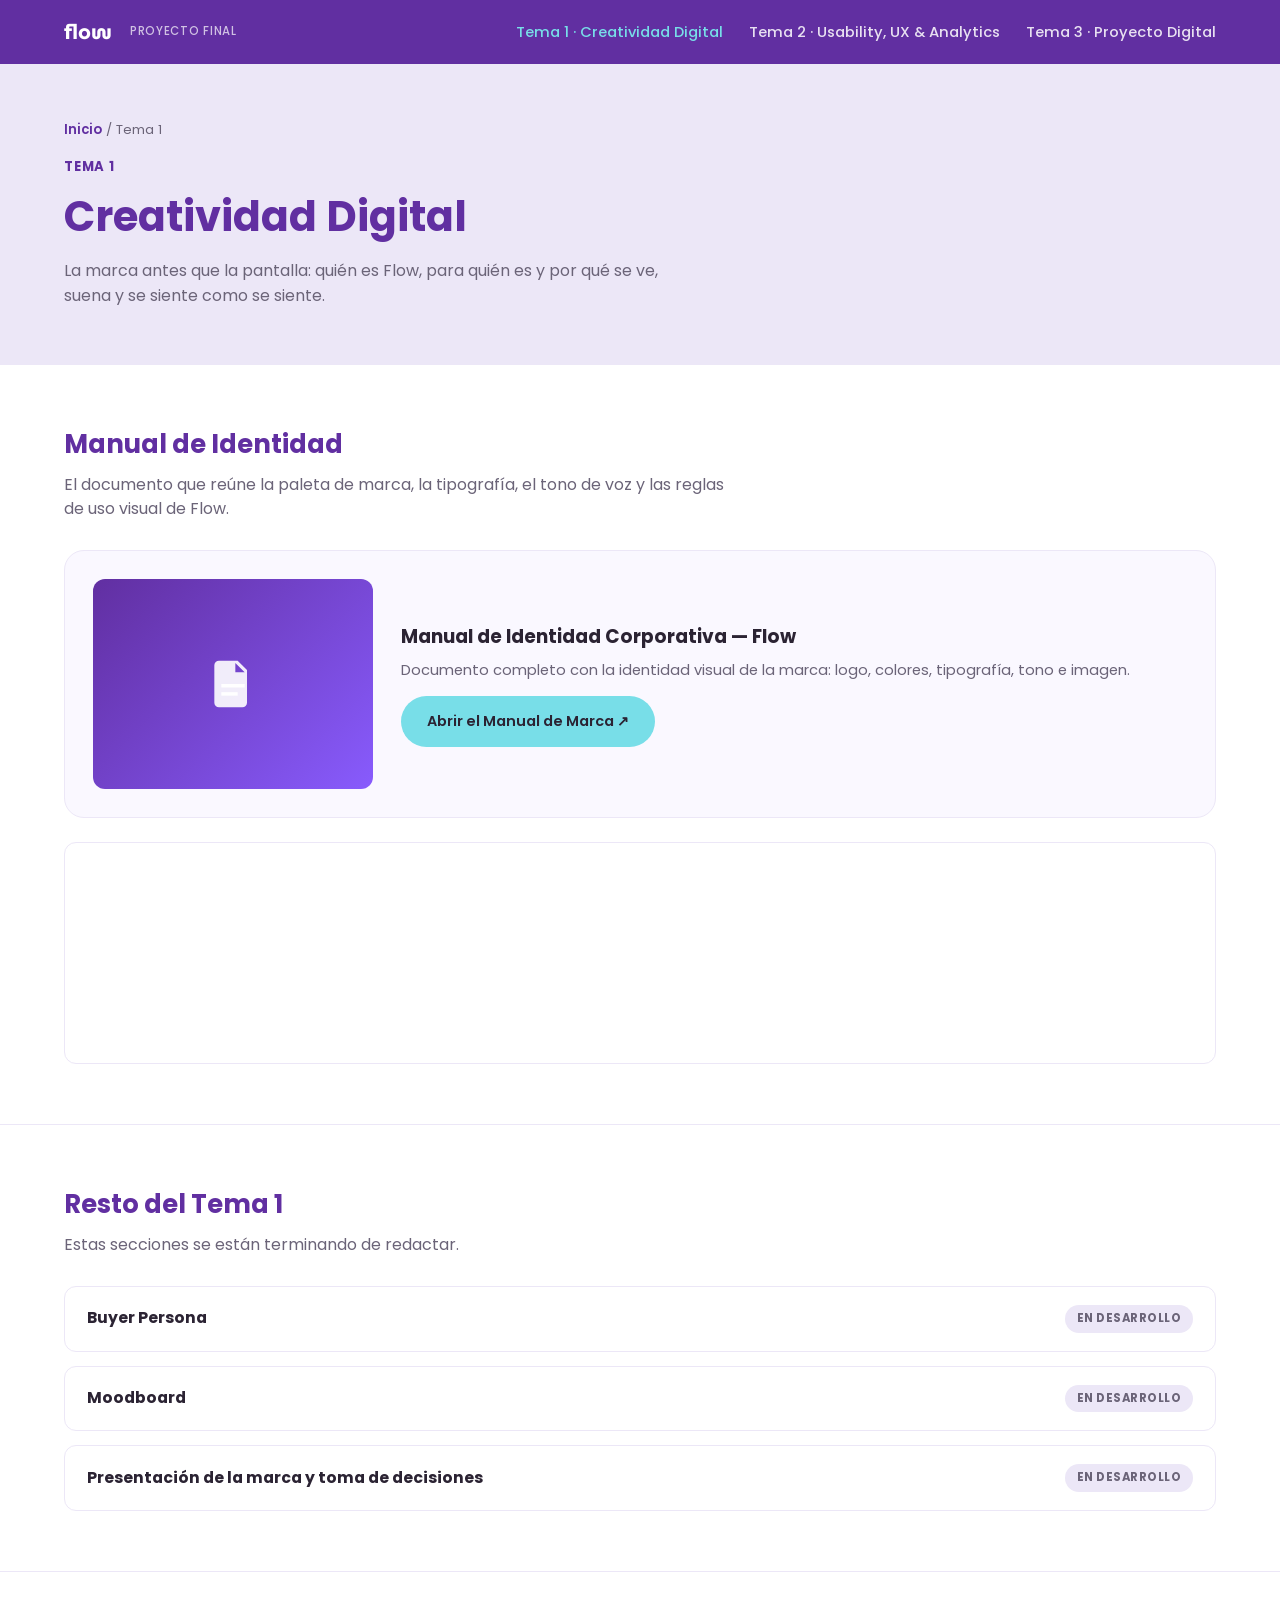
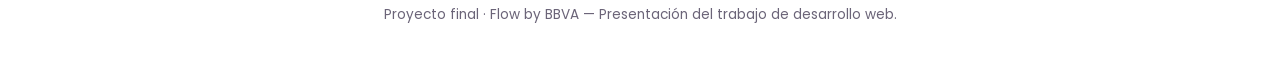
==== tema1.html @ a53605c1 "Presentación del proyecto final Flow by BBVA: home con 3 temas, Tema 1 con manual de marca (Drive), " ====
<!DOCTYPE html>
<html lang="es">
<head>
  <meta charset="UTF-8">
  <meta name="viewport" content="width=device-width, initial-scale=1.0">
  <title>Tema 1 · Creatividad Digital — Proyecto Final Flow</title>
  <meta name="robots" content="noindex, follow">
  <link rel="preconnect" href="https://fonts.googleapis.com">
  <link rel="preconnect" href="https://fonts.gstatic.com" crossorigin>
  <link href="https://fonts.googleapis.com/css2?family=Museo+Moderno:wght@600;700&family=Poppins:wght@400;500;600;700;800&display=swap" rel="stylesheet">
  <link rel="stylesheet" href="assets/css/style.css?v=1">
</head>
<body>

  <header class="site-header">
    <div class="container header-inner">
      <a href="index.html" class="brand">flow<span class="brand-tag">Proyecto final</span></a>
      <nav class="main-nav" aria-label="Navegación principal">
        <ul>
          <li><a href="tema1.html" class="is-active">Tema 1 · Creatividad Digital</a></li>
          <li><a href="tema2.html">Tema 2 · Usability, UX &amp; Analytics</a></li>
          <li><a href="tema3.html">Tema 3 · Proyecto Digital</a></li>
        </ul>
      </nav>
      <button class="nav-toggle" aria-expanded="false" aria-controls="main-nav" aria-label="Abrir menú">☰</button>
    </div>
  </header>

  <main>
    <section class="tema-hero">
      <div class="container">
        <p class="breadcrumb"><a href="index.html">Inicio</a> / Tema 1</p>
        <p class="eyebrow">Tema 1</p>
        <h1>Creatividad Digital</h1>
        <p>La marca antes que la pantalla: quién es Flow, para quién es y por qué se ve, suena y se siente como se siente.</p>
      </div>
    </section>

    <section class="section-block">
      <div class="container">
        <h2>Manual de Identidad</h2>
        <p class="section-lead">El documento que reúne la paleta de marca, la tipografía, el tono de voz y las reglas de uso visual de Flow.</p>

        <div class="manual-box">
          <div class="manual-box-icon" aria-hidden="true">
            <svg viewBox="0 0 48 48" width="56" height="56"><path fill="currentColor" d="M12 4h16l8 8v28a4 4 0 0 1-4 4H12a4 4 0 0 1-4-4V8a4 4 0 0 1 4-4zm14 2v8h8z" opacity=".9"/><rect x="14" y="24" width="20" height="3" fill="currentColor"/><rect x="14" y="31" width="14" height="3" fill="currentColor"/></svg>
          </div>
          <div>
            <h3>Manual de Identidad Corporativa — Flow</h3>
            <p>Documento completo con la identidad visual de la marca: logo, colores, tipografía, tono e imagen.</p>
            <a href="https://drive.google.com/drive/folders/1NfCMzZ5G2Elv2u5MlvhUFESa3npdhgKc" target="_blank" rel="noopener" class="btn btn-cta">Abrir el Manual de Marca ↗</a>
          </div>
        </div>

        <div class="drive-embed-wrap">
          <iframe src="https://drive.google.com/embeddedfolderview?id=1NfCMzZ5G2Elv2u5MlvhUFESa3npdhgKc#list" title="Carpeta de Drive — Manual de Marca Flow"></iframe>
        </div>
      </div>
    </section>

    <section class="section-block">
      <div class="container">
        <h2>Resto del Tema 1</h2>
        <p class="section-lead">Estas secciones se están terminando de redactar.</p>
        <div class="placeholder-list">
          <div class="placeholder-item">
            <strong>Buyer Persona</strong>
            <span class="placeholder-tag">En desarrollo</span>
          </div>
          <div class="placeholder-item">
            <strong>Moodboard</strong>
            <span class="placeholder-tag">En desarrollo</span>
          </div>
          <div class="placeholder-item">
            <strong>Presentación de la marca y toma de decisiones</strong>
            <span class="placeholder-tag">En desarrollo</span>
          </div>
        </div>
      </div>
    </section>
  </main>

  <footer class="site-footer">
    <div class="container">
      <p>Proyecto final · Flow by BBVA — Presentación del trabajo de desarrollo web.</p>
    </div>
  </footer>

  <script src="assets/js/main.js?v=1"></script>
</body>
</html>
---- assets/css/style.css ----
/* =========================================================
   PRESENTACIÓN — Proyecto Final Flow by BBVA
   Mismos tokens de marca que flow-landing
   ========================================================= */

:root {
  --color-primary: #612FA1;
  --color-secondary: #885BFD;
  --color-cta: #78DEE8;
  --color-cta-dark: #4fc4cf;
  --color-text: #2b2333;
  --color-text-muted: #6b6478;
  --color-border: #ece7f7;
  --color-bg: #FFFFFF;
  --radius-md: 12px;
  --radius-lg: 20px;
  --transition: 0.25s ease;
  --max-width: 1200px;
  --font-logo: 'Museo Moderno', cursive;
  --font-body: 'Poppins', sans-serif;
}

* , *::before, *::after { box-sizing: border-box; }
html { scroll-behavior: smooth; }
body {
  margin: 0;
  font-family: var(--font-body);
  color: var(--color-text);
  background: var(--color-bg);
  line-height: 1.55;
  -webkit-font-smoothing: antialiased;
  overflow-x: hidden;
}
img { max-width: 100%; display: block; }
a { text-decoration: none; color: inherit; }
ul { margin: 0; padding: 0; list-style: none; }
h1, h2, h3, h4 { margin: 0 0 .6em; font-weight: 700; font-family: var(--font-body); }
p { margin: 0 0 1em; }
[hidden] { display: none !important; }

.container { width: 100%; max-width: var(--max-width); margin: 0 auto; padding: 0 24px; }

/* ---------- Header ---------- */
.site-header {
  position: sticky;
  top: 0;
  z-index: 100;
  background: var(--color-primary);
  color: #fff;
  padding: 16px 0;
}
.header-inner { display: flex; align-items: center; justify-content: space-between; gap: 24px; }
.brand { display: flex; align-items: center; gap: 10px; font-family: var(--font-logo); font-weight: 700; font-size: 1.3rem; color: #fff; }
.brand-tag { font-family: var(--font-body); font-weight: 500; font-size: .72rem; color: rgba(255,255,255,.7); text-transform: uppercase; letter-spacing: .06em; margin-left: 8px; }
.main-nav ul { display: flex; gap: 26px; }
.main-nav a { font-size: .92rem; font-weight: 500; color: rgba(255,255,255,.85); transition: color var(--transition); }
.main-nav a:hover, .main-nav a.is-active { color: var(--color-cta); }
.nav-toggle { display: none; background: none; border: none; color: #fff; font-size: 1.4rem; cursor: pointer; }
@media (max-width: 760px) {
  .main-nav { position: fixed; inset: 64px 0 auto 0; background: var(--color-primary); flex-direction: column; padding: 12px 24px 24px; display: none; }
  .main-nav.is-open { display: block; }
  .main-nav ul { flex-direction: column; gap: 16px; }
  .nav-toggle { display: block; }
}

/* ---------- Hero ---------- */
.hero {
  background: linear-gradient(135deg, var(--color-primary), var(--color-secondary));
  color: #fff;
  padding: 90px 0 70px;
  text-align: center;
  overflow: hidden;
  position: relative;
}
.hero .eyebrow { font-size: .85rem; letter-spacing: .08em; text-transform: uppercase; color: var(--color-cta); font-weight: 600; margin-bottom: 14px; }
.hero h1 { font-size: clamp(2.1rem, 5vw, 3.2rem); font-weight: 800; margin-bottom: 16px; }
.hero p { font-size: 1.1rem; color: rgba(255,255,255,.88); max-width: 620px; margin: 0 auto 8px; }
.hero .hero-sub { font-size: .95rem; color: rgba(255,255,255,.65); }

/* ---------- Secciones TEMA (home) ---------- */
.temas-section { padding: 70px 0 90px; }
.temas-grid { display: grid; grid-template-columns: repeat(3, 1fr); gap: 28px; }
.tema-card {
  display: flex;
  flex-direction: column;
  background: #fff;
  border: 1px solid var(--color-border);
  border-radius: var(--radius-lg);
  padding: 32px 28px;
  box-shadow: 0 14px 34px -18px rgba(97,47,161,.25);
  transition: transform var(--transition), box-shadow var(--transition);
  opacity: 0;
  transform: translateY(24px);
}
.tema-card.in-view { opacity: 1; transform: translateY(0); transition: opacity .6s ease, transform .6s ease; }
.tema-card:hover { transform: translateY(-8px); box-shadow: 0 24px 48px -18px rgba(97,47,161,.35); }
.tema-num {
  width: 46px; height: 46px;
  border-radius: 50%;
  background: var(--color-border);
  color: var(--color-primary);
  display: flex; align-items: center; justify-content: center;
  font-family: var(--font-logo);
  font-weight: 700;
  margin-bottom: 20px;
}
.tema-card h3 { color: var(--color-primary); font-size: 1.3rem; margin-bottom: 10px; }
.tema-card .tema-desc { color: var(--color-text-muted); font-size: .92rem; margin-bottom: 8px; }
.tema-card ul.tema-items { display: flex; flex-direction: column; gap: 7px; margin: 16px 0 24px; }
.tema-card ul.tema-items li { font-size: .84rem; color: var(--color-text-muted); padding-left: 16px; position: relative; }
.tema-card ul.tema-items li::before { content: ''; position: absolute; left: 0; top: 7px; width: 5px; height: 5px; border-radius: 50%; background: var(--color-cta-dark); }
.tema-card .tema-cta { margin-top: auto; }

.btn {
  display: inline-flex; align-items: center; justify-content: center; gap: 8px;
  padding: 12px 24px; border-radius: 999px; font-weight: 600; font-size: .9rem;
  border: 2px solid transparent; transition: transform var(--transition), box-shadow var(--transition), background var(--transition), color var(--transition);
  cursor: pointer; font-family: var(--font-body);
}
.btn:hover { transform: translateY(-2px); }
.btn-cta { background: var(--color-cta); color: var(--color-text); }
.btn-cta:hover { background: var(--color-cta-dark); }
.btn-outline { background: transparent; border-color: var(--color-primary); color: var(--color-primary); }
.btn-outline:hover { background: var(--color-primary); color: #fff; }
.btn-block { width: 100%; }

@media (max-width: 900px) {
  .temas-grid { grid-template-columns: 1fr; }
}

/* ---------- Página interna: encabezado de tema ---------- */
.tema-hero { background: var(--color-border); padding: 56px 0 40px; }
.tema-hero .eyebrow { color: var(--color-primary); font-weight: 700; font-size: .82rem; letter-spacing: .06em; text-transform: uppercase; margin-bottom: 8px; }
.tema-hero h1 { color: var(--color-primary); font-size: clamp(1.8rem, 4vw, 2.6rem); margin-bottom: 10px; }
.tema-hero p { color: var(--color-text-muted); max-width: 640px; }
.breadcrumb { font-size: .82rem; color: var(--color-text-muted); margin-bottom: 16px; }
.breadcrumb a { color: var(--color-primary); font-weight: 600; }

.section-block { padding: 60px 0; border-bottom: 1px solid var(--color-border); }
.section-block:last-child { border-bottom: none; }
.section-block h2 { color: var(--color-primary); font-size: 1.6rem; margin-bottom: 8px; }
.section-block .section-lead { color: var(--color-text-muted); max-width: 680px; margin-bottom: 28px; }

/* ---------- Manual de marca (drive embed) ---------- */
.manual-box {
  background: #faf8ff;
  border: 1px solid var(--color-border);
  border-radius: var(--radius-lg);
  padding: 28px;
  display: grid;
  grid-template-columns: 280px 1fr;
  gap: 28px;
  align-items: center;
}
.manual-box-icon {
  width: 100%;
  aspect-ratio: 4/3;
  border-radius: var(--radius-md);
  background: linear-gradient(135deg, var(--color-primary), var(--color-secondary));
  display: flex; align-items: center; justify-content: center;
  color: #fff;
}
.manual-box h3 { color: var(--color-text); margin-bottom: 8px; }
.manual-box p { color: var(--color-text-muted); font-size: .92rem; }
.drive-embed-wrap {
  margin-top: 24px;
  border: 1px solid var(--color-border);
  border-radius: var(--radius-md);
  overflow: hidden;
}
.drive-embed-wrap iframe { width: 100%; height: 220px; border: none; display: block; }
@media (max-width: 760px) {
  .manual-box { grid-template-columns: 1fr; }
}

/* ---------- Índice de subtemas (placeholder) ---------- */
.placeholder-list { display: flex; flex-direction: column; gap: 14px; }
.placeholder-item {
  display: flex; align-items: center; justify-content: space-between; gap: 16px;
  padding: 18px 22px; border: 1px solid var(--color-border); border-radius: var(--radius-md);
  background: #fff;
}
.placeholder-item strong { color: var(--color-text); font-size: .98rem; }
.placeholder-tag {
  font-size: .72rem; font-weight: 700; text-transform: uppercase; letter-spacing: .04em;
  color: var(--color-text-muted); background: var(--color-border); padding: 5px 12px; border-radius: 999px;
  flex-shrink: 0;
}

/* ---------- Tema 3: browser mockup animado ---------- */
.browser-mock {
  border-radius: var(--radius-lg);
  overflow: hidden;
  box-shadow: 0 30px 70px -20px rgba(97,47,161,.4);
  border: 1px solid var(--color-border);
  opacity: 0;
  transform: translateY(30px) scale(.98);
}
.browser-mock.in-view { opacity: 1; transform: translateY(0) scale(1); transition: opacity .7s ease, transform .7s ease; }
.browser-mock-bar {
  background: #eee6fb;
  padding: 12px 16px;
  display: flex; align-items: center; gap: 10px;
}
.browser-mock-dots { display: flex; gap: 6px; }
.browser-mock-dots span { width: 11px; height: 11px; border-radius: 50%; }
.browser-mock-dots span:nth-child(1) { background: #ff5f57; }
.browser-mock-dots span:nth-child(2) { background: #febc2e; }
.browser-mock-dots span:nth-child(3) { background: #28c840; }
.browser-mock-url {
  flex: 1;
  background: #fff;
  border-radius: 999px;
  padding: 6px 14px;
  font-size: .78rem;
  color: var(--color-text-muted);
  overflow: hidden;
  white-space: nowrap;
  text-overflow: ellipsis;
}
.browser-mock-frame { position: relative; width: 100%; height: 640px; background: #fff; }
.browser-mock-frame iframe { width: 100%; height: 100%; border: none; display: block; }
@media (max-width: 700px) {
  .browser-mock-frame { height: 480px; }
}

.recap-grid { display: grid; grid-template-columns: repeat(2, 1fr); gap: 18px; margin-top: 8px; }
.recap-item {
  border: 1px solid var(--color-border);
  border-radius: var(--radius-md);
  padding: 18px 20px;
  background: #faf8ff;
}
.recap-item h4 { color: var(--color-primary); font-size: .95rem; margin-bottom: 6px; }
.recap-item p { color: var(--color-text-muted); font-size: .85rem; margin: 0; }
@media (max-width: 700px) {
  .recap-grid { grid-template-columns: 1fr; }
}

/* ---------- Footer ---------- */
.site-footer { padding: 32px 0; border-top: 1px solid var(--color-border); text-align: center; }
.site-footer p { color: var(--color-text-muted); font-size: .85rem; margin: 0; }
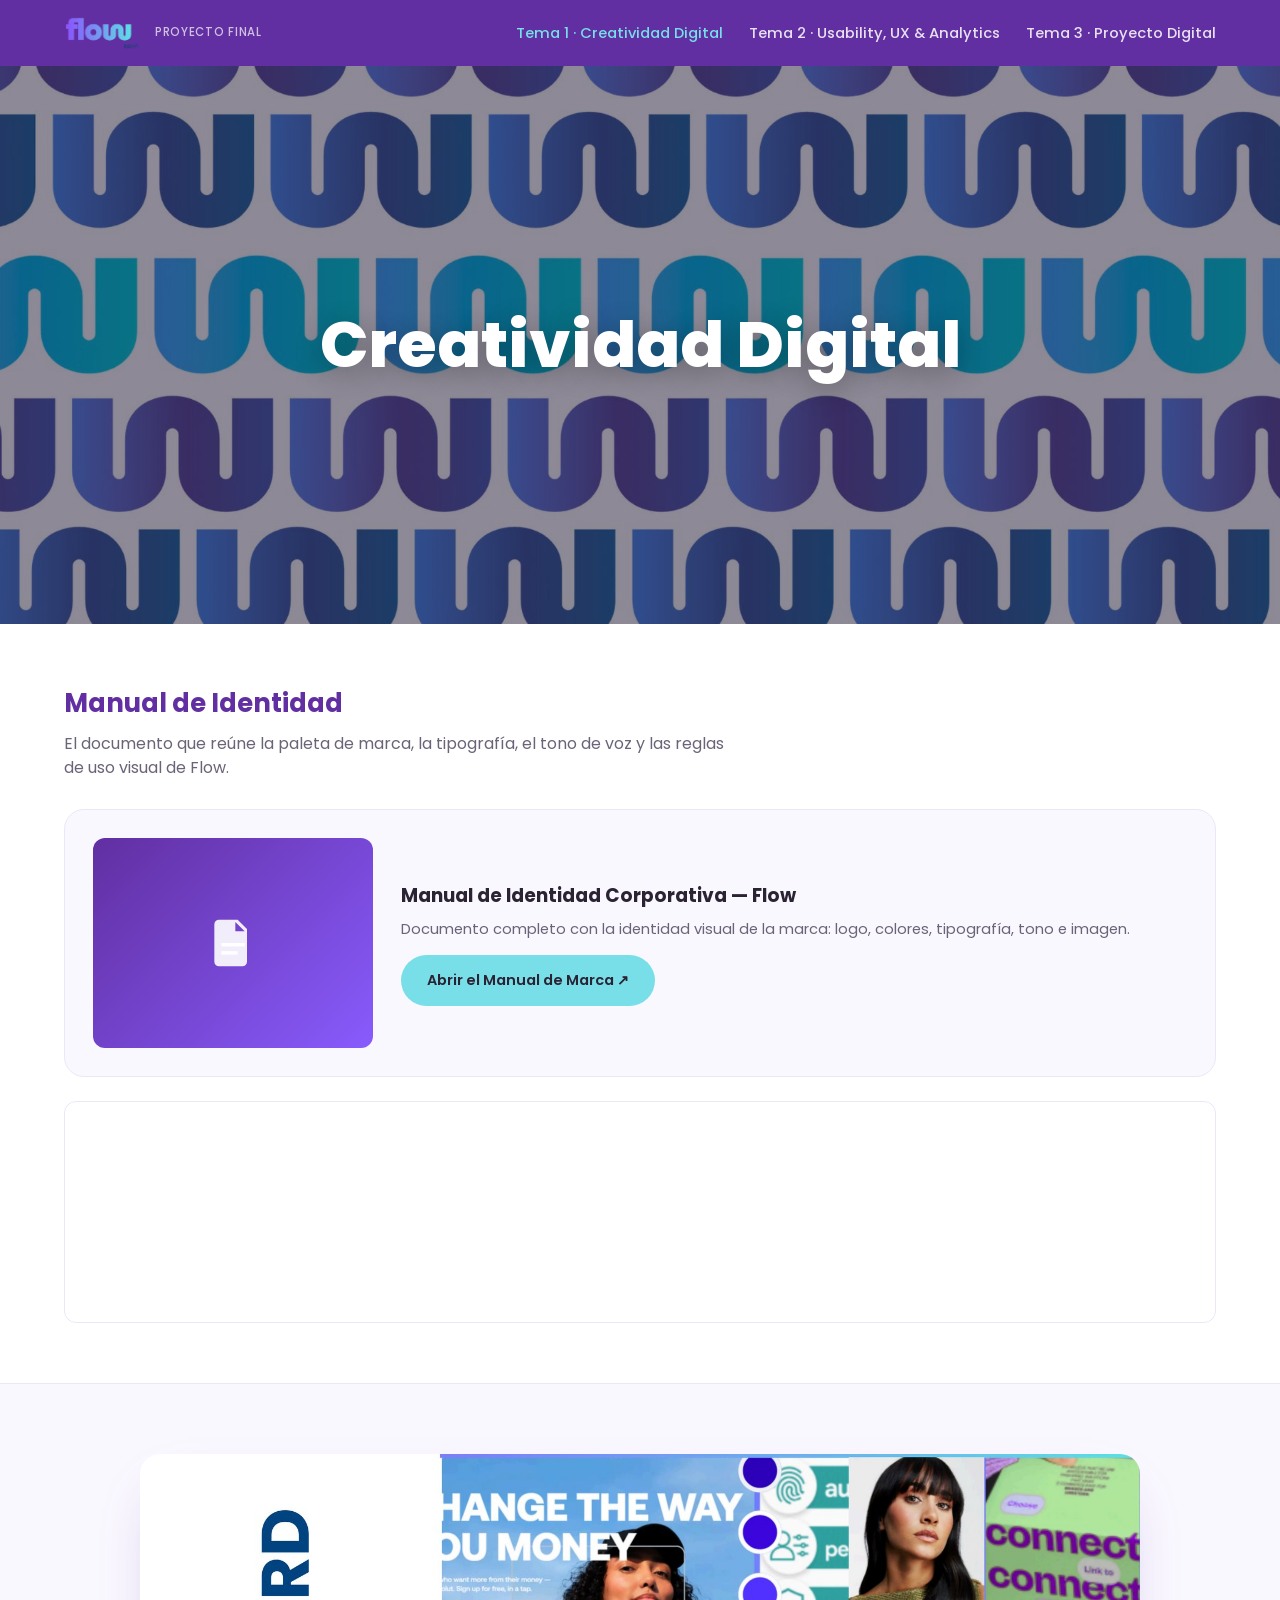
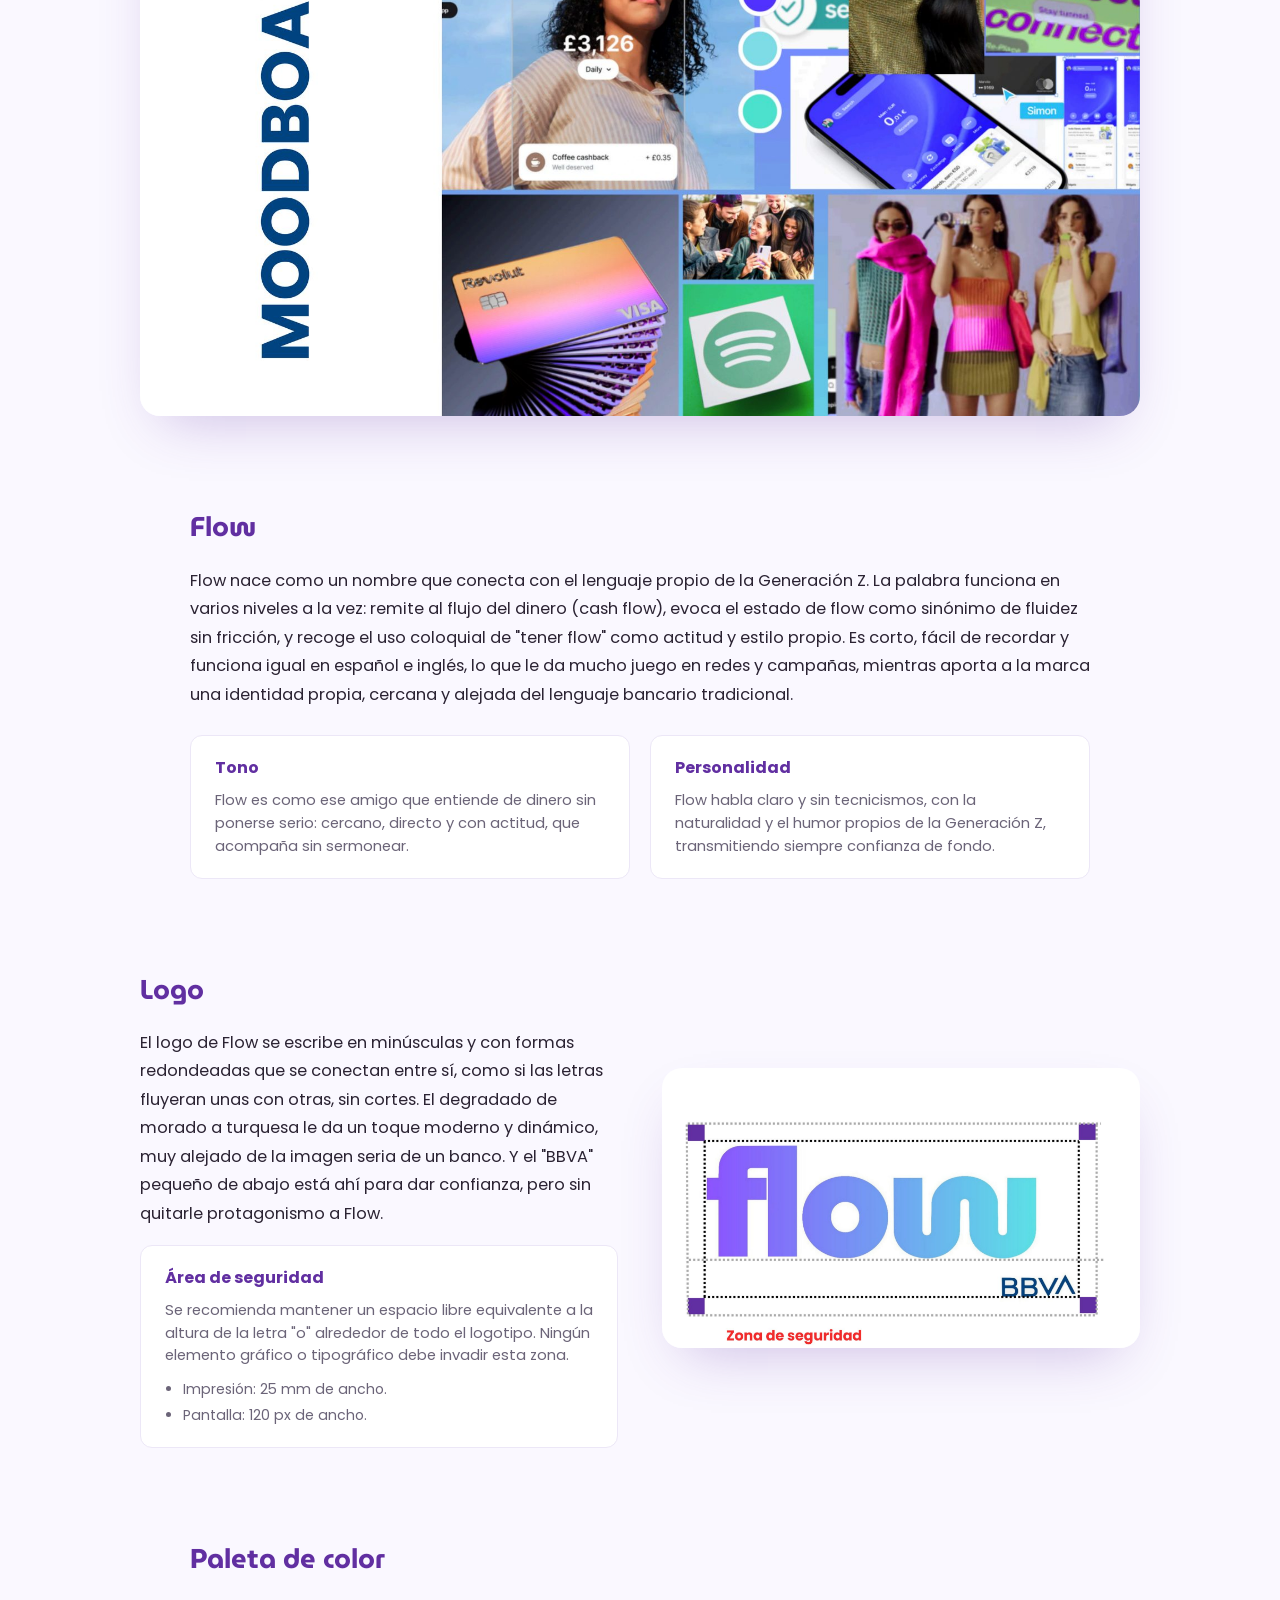
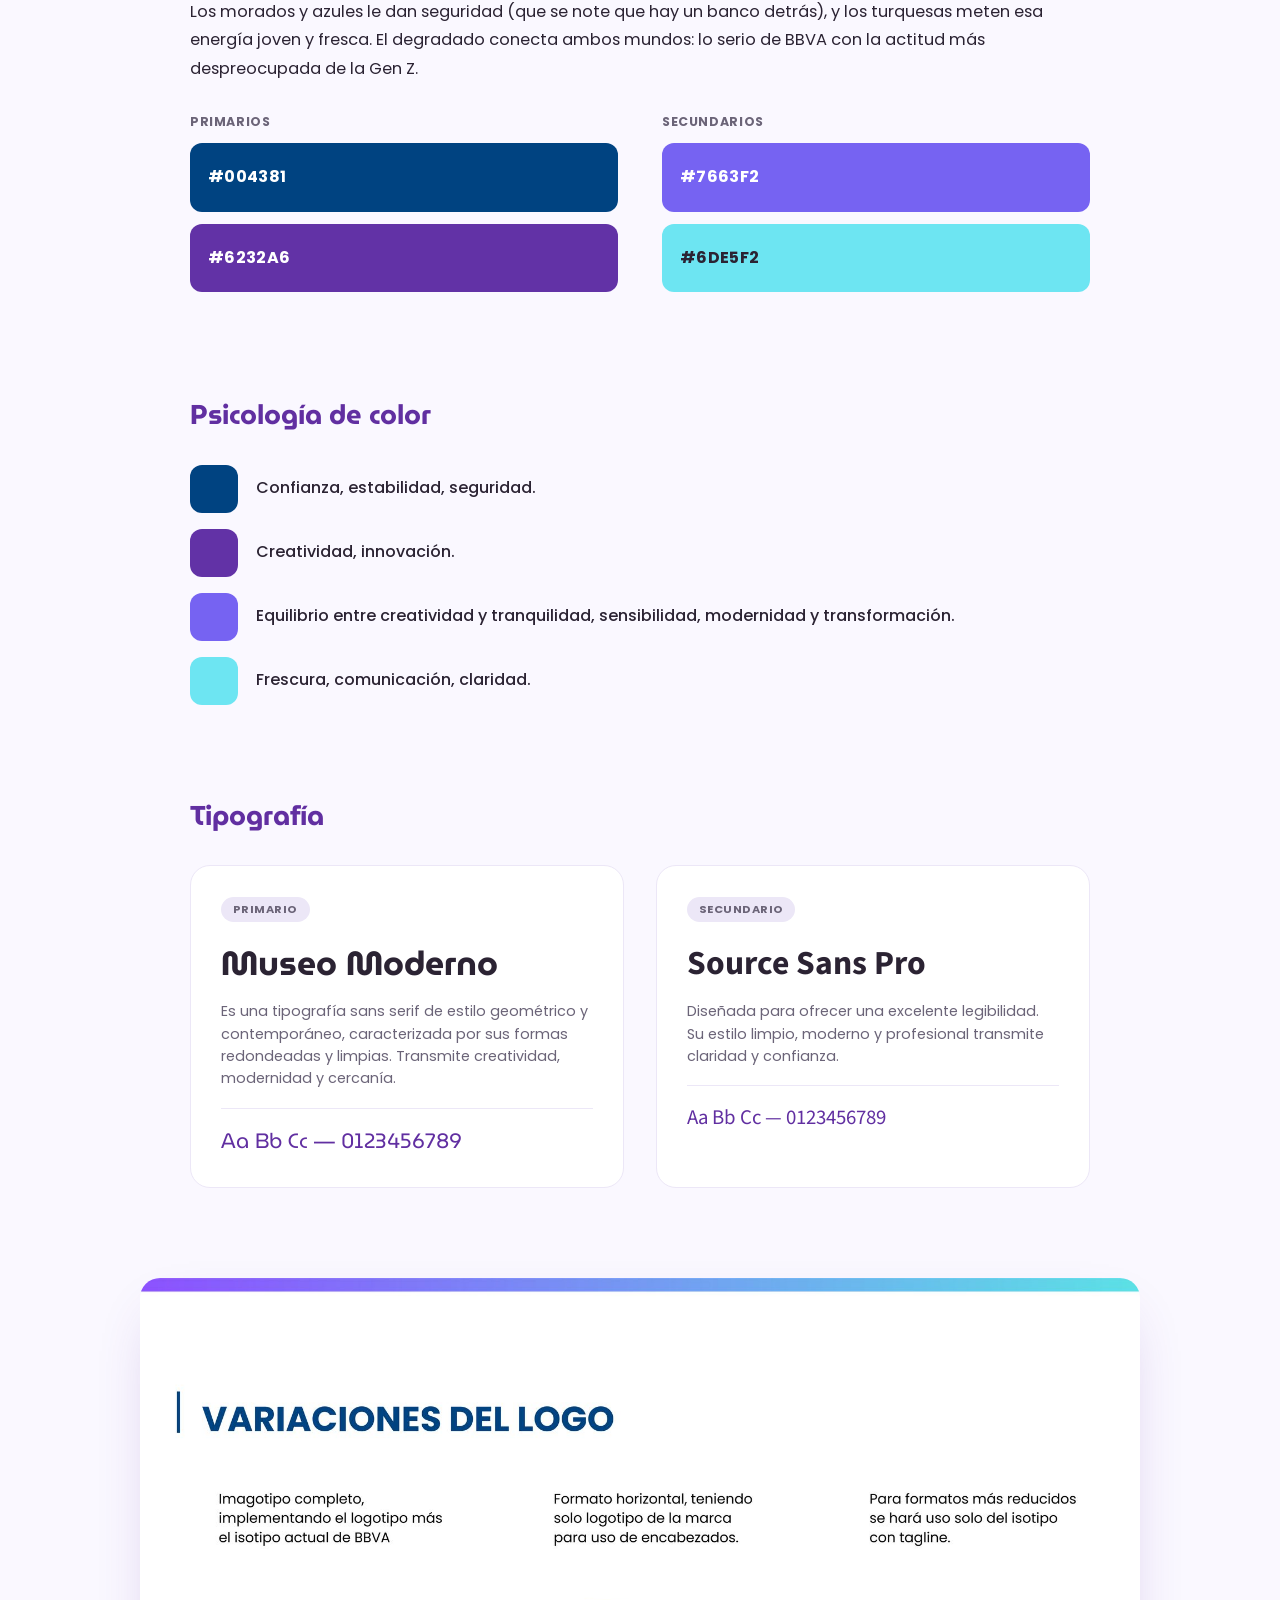
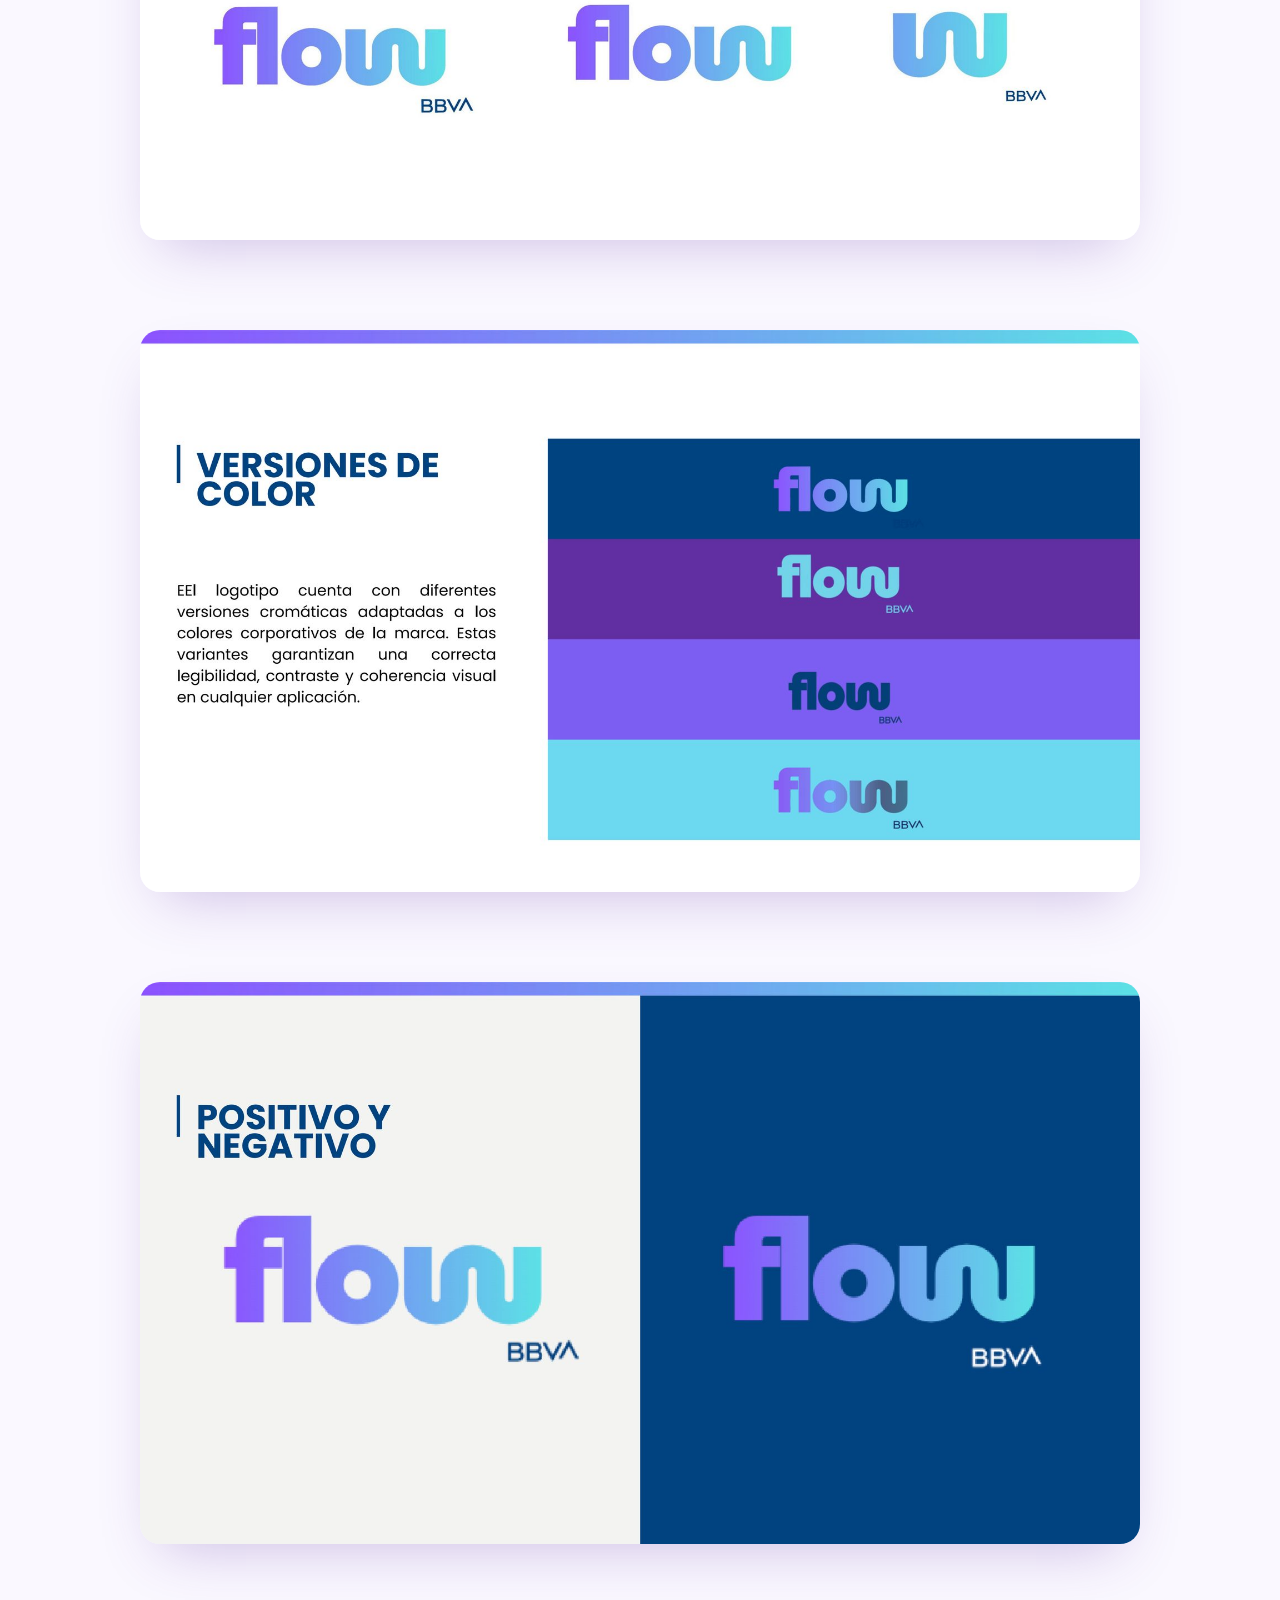
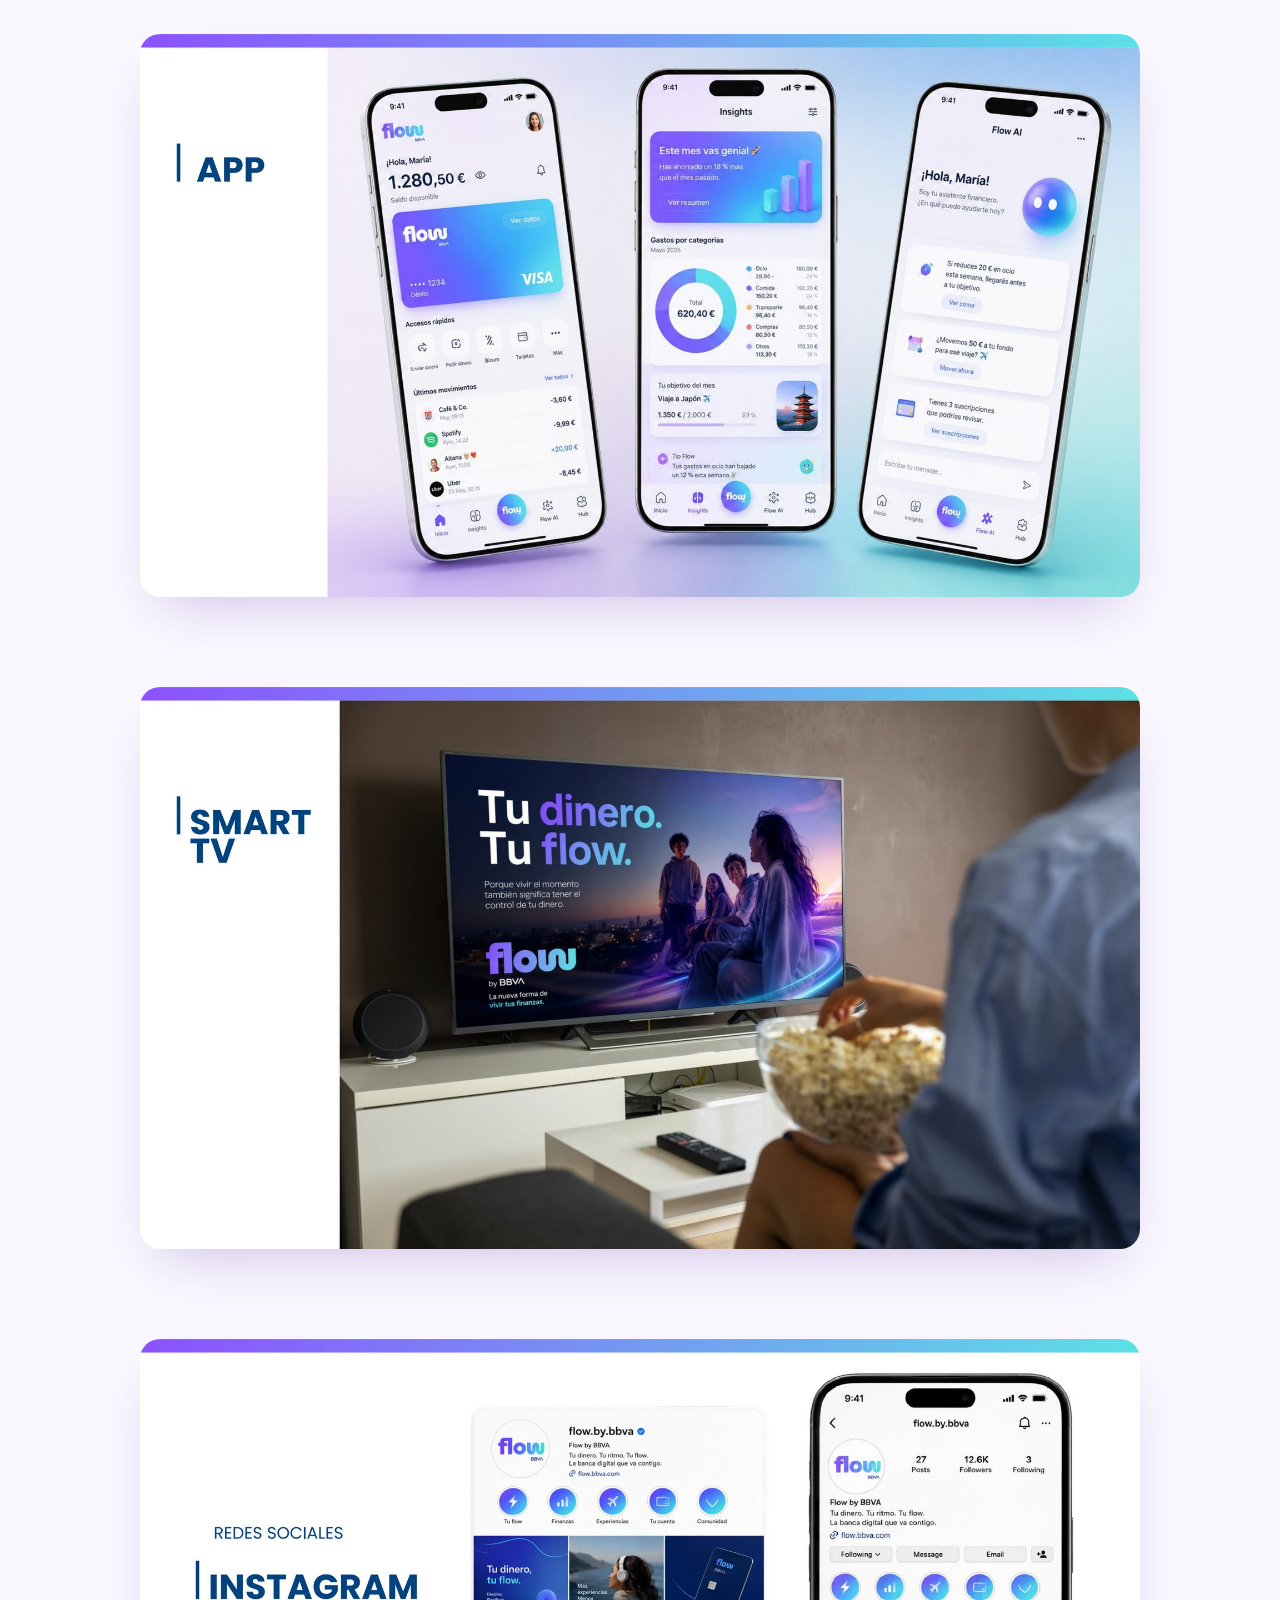
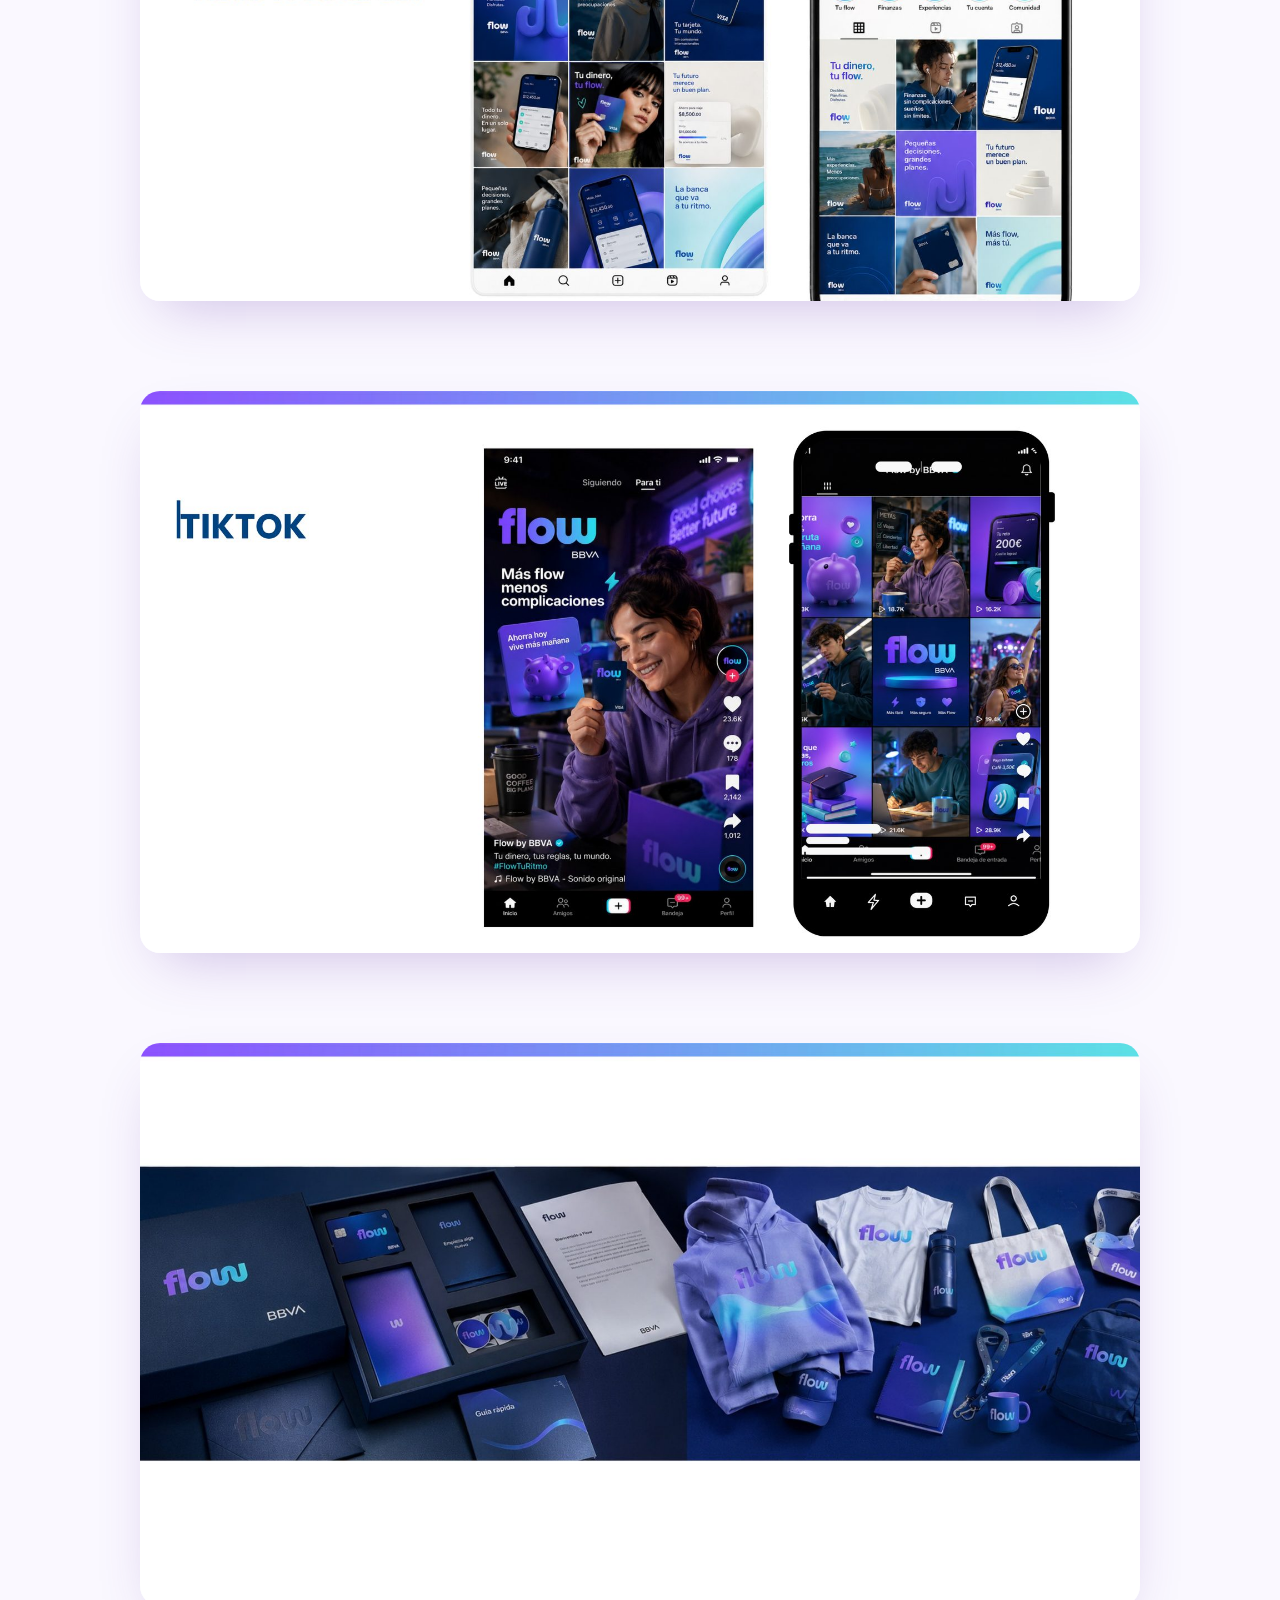
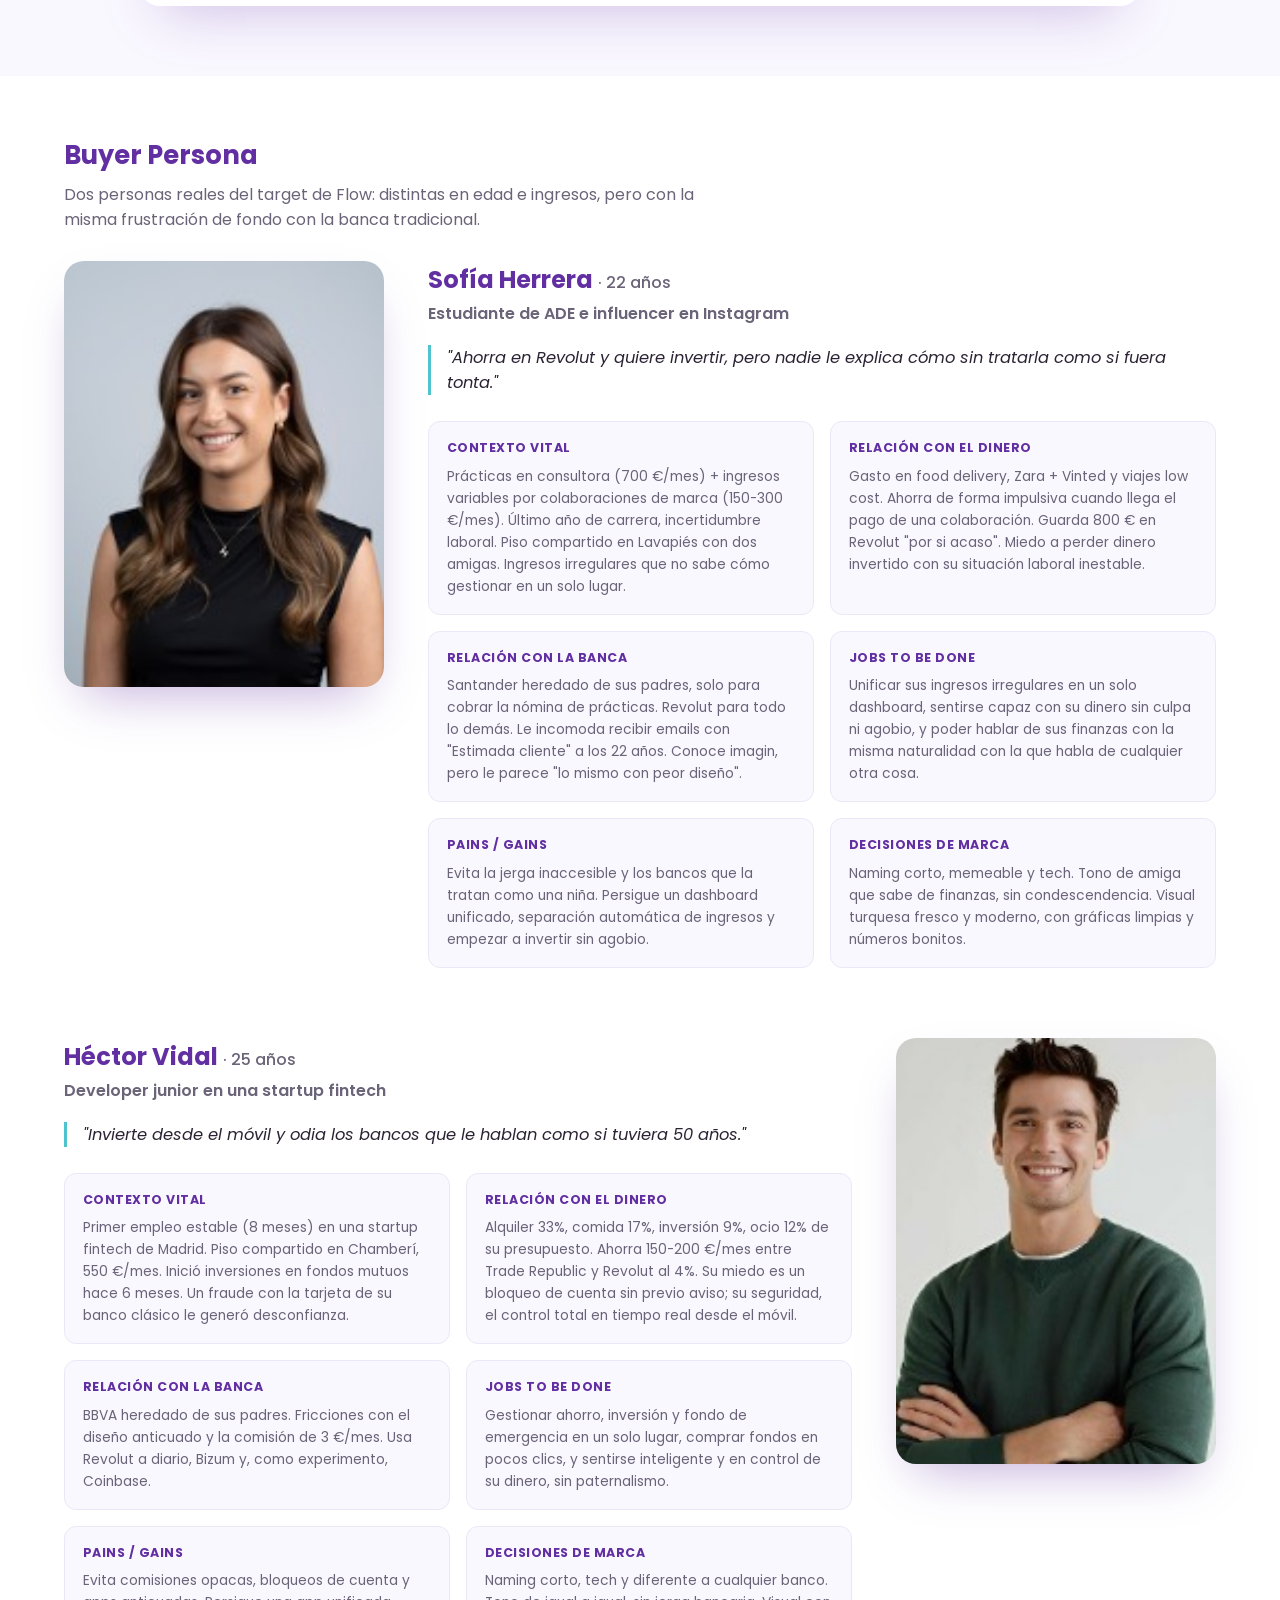
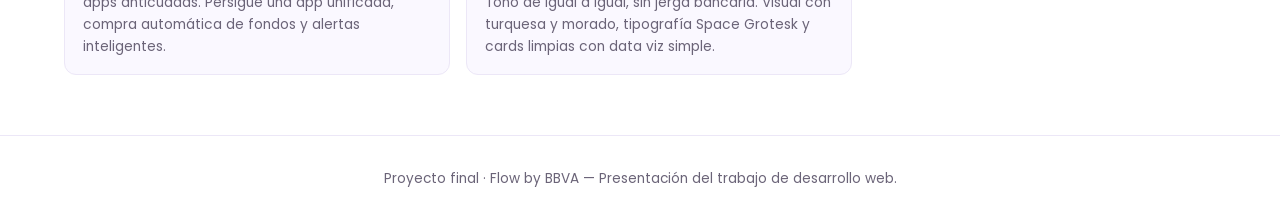
==== commit 2a824758: "Rediseña Tema 1, Tema 2 y Tema 3: logo global, headers con imagen, brandbook nativo, buyer persona, " ====
--- a/tema1.html
+++ b/tema1.html
@@ -7,14 +7,14 @@
   <meta name="robots" content="noindex, follow">
   <link rel="preconnect" href="https://fonts.googleapis.com">
   <link rel="preconnect" href="https://fonts.gstatic.com" crossorigin>
-  <link href="https://fonts.googleapis.com/css2?family=Museo+Moderno:wght@600;700&family=Poppins:wght@400;500;600;700;800&display=swap" rel="stylesheet">
-  <link rel="stylesheet" href="assets/css/style.css?v=1">
+  <link href="https://fonts.googleapis.com/css2?family=Museo+Moderno:wght@600;700&family=Poppins:wght@400;500;600;700;800&family=Source+Sans+3:wght@400;600;700&display=swap" rel="stylesheet">
+  <link rel="stylesheet" href="assets/css/style.css?v=2">
 </head>
 <body>
 
   <header class="site-header">
     <div class="container header-inner">
-      <a href="index.html" class="brand">flow<span class="brand-tag">Proyecto final</span></a>
+      <a href="index.html" class="brand"><img src="assets/images/logo-flow.png" alt="Flow" class="brand-logo-img"><span class="brand-tag">Proyecto final</span></a>
       <nav class="main-nav" aria-label="Navegación principal">
         <ul>
           <li><a href="tema1.html" class="is-active">Tema 1 · Creatividad Digital</a></li>
@@ -27,13 +27,8 @@
   </header>
 
   <main>
-    <section class="tema-hero">
-      <div class="container">
-        <p class="breadcrumb"><a href="index.html">Inicio</a> / Tema 1</p>
-        <p class="eyebrow">Tema 1</p>
-        <h1>Creatividad Digital</h1>
-        <p>La marca antes que la pantalla: quién es Flow, para quién es y por qué se ve, suena y se siente como se siente.</p>
-      </div>
+    <section class="tema-hero" style="background-image:url('assets/images/header-tema1.jpg');">
+      <h1>Creatividad Digital</h1>
     </section>
 
     <section class="section-block">
@@ -58,24 +53,223 @@
       </div>
     </section>
 
+    <!-- ============ BRANDBOOK — secciones scrollables ============ -->
+    <section class="brandbook">
+      <div class="container">
+
+        <!-- 1. Moodboard -->
+        <div class="brand-slide brand-slide--image">
+          <img src="assets/images/brand-moodboard.jpg" alt="Moodboard de la marca Flow" class="brand-slide-img">
+        </div>
+
+        <!-- 2. Naming, tono y personalidad -->
+        <div class="brand-slide">
+          <span class="brand-slide-kicker">Flow</span>
+          <p class="brand-slide-text">Flow nace como un nombre que conecta con el lenguaje propio de la Generación Z. La palabra funciona en varios niveles a la vez: remite al flujo del dinero (cash flow), evoca el estado de flow como sinónimo de fluidez sin fricción, y recoge el uso coloquial de "tener flow" como actitud y estilo propio. Es corto, fácil de recordar y funciona igual en español e inglés, lo que le da mucho juego en redes y campañas, mientras aporta a la marca una identidad propia, cercana y alejada del lenguaje bancario tradicional.</p>
+          <div class="brand-slide-grid-2">
+            <div class="brand-callout">
+              <h4>Tono</h4>
+              <p>Flow es como ese amigo que entiende de dinero sin ponerse serio: cercano, directo y con actitud, que acompaña sin sermonear.</p>
+            </div>
+            <div class="brand-callout">
+              <h4>Personalidad</h4>
+              <p>Flow habla claro y sin tecnicismos, con la naturalidad y el humor propios de la Generación Z, transmitiendo siempre confianza de fondo.</p>
+            </div>
+          </div>
+        </div>
+
+        <!-- 3. Logo + zona de seguridad -->
+        <div class="brand-slide brand-slide--split">
+          <div>
+            <span class="brand-slide-kicker">Logo</span>
+            <p class="brand-slide-text">El logo de Flow se escribe en minúsculas y con formas redondeadas que se conectan entre sí, como si las letras fluyeran unas con otras, sin cortes. El degradado de morado a turquesa le da un toque moderno y dinámico, muy alejado de la imagen seria de un banco. Y el "BBVA" pequeño de abajo está ahí para dar confianza, pero sin quitarle protagonismo a Flow.</p>
+            <div class="brand-callout">
+              <h4>Área de seguridad</h4>
+              <p>Se recomienda mantener un espacio libre equivalente a la altura de la letra "o" alrededor de todo el logotipo. Ningún elemento gráfico o tipográfico debe invadir esta zona.</p>
+              <ul>
+                <li>Impresión: 25 mm de ancho.</li>
+                <li>Pantalla: 120 px de ancho.</li>
+              </ul>
+            </div>
+          </div>
+          <img src="assets/images/brand-logo-safety-zone.jpg" alt="Zona de seguridad del logo Flow" class="brand-slide-img">
+        </div>
+
+        <!-- 4. Paleta de color -->
+        <div class="brand-slide">
+          <span class="brand-slide-kicker">Paleta de color</span>
+          <p class="brand-slide-text">Los morados y azules le dan seguridad (que se note que hay un banco detrás), y los turquesas meten esa energía joven y fresca. El degradado conecta ambos mundos: lo serio de BBVA con la actitud más despreocupada de la Gen Z.</p>
+          <div class="color-palette">
+            <div class="color-group">
+              <span class="color-group-label">Primarios</span>
+              <div class="swatch" style="background:#004381;">#004381</div>
+              <div class="swatch" style="background:#6232A6;">#6232A6</div>
+            </div>
+            <div class="color-group">
+              <span class="color-group-label">Secundarios</span>
+              <div class="swatch" style="background:#7663F2;">#7663F2</div>
+              <div class="swatch" style="background:#6DE5F2; color:#2b2333;">#6DE5F2</div>
+            </div>
+          </div>
+        </div>
+
+        <!-- 5. Psicología de color -->
+        <div class="brand-slide">
+          <span class="brand-slide-kicker">Psicología de color</span>
+          <div class="psychology-list">
+            <div class="psychology-row"><span class="swatch-sm" style="background:#004381;" aria-hidden="true"></span><p>Confianza, estabilidad, seguridad.</p></div>
+            <div class="psychology-row"><span class="swatch-sm" style="background:#6232A6;" aria-hidden="true"></span><p>Creatividad, innovación.</p></div>
+            <div class="psychology-row"><span class="swatch-sm" style="background:#7663F2;" aria-hidden="true"></span><p>Equilibrio entre creatividad y tranquilidad, sensibilidad, modernidad y transformación.</p></div>
+            <div class="psychology-row"><span class="swatch-sm" style="background:#6DE5F2;" aria-hidden="true"></span><p>Frescura, comunicación, claridad.</p></div>
+          </div>
+        </div>
+
+        <!-- 6. Tipografía -->
+        <div class="brand-slide">
+          <span class="brand-slide-kicker">Tipografía</span>
+          <div class="type-specimen-grid">
+            <div class="type-specimen">
+              <span class="type-tag">Primario</span>
+              <h3 class="type-name" style="font-family:'Museo Moderno', cursive;">Museo Moderno</h3>
+              <p class="type-desc">Es una tipografía sans serif de estilo geométrico y contemporáneo, caracterizada por sus formas redondeadas y limpias. Transmite creatividad, modernidad y cercanía.</p>
+              <p class="type-sample" style="font-family:'Museo Moderno', cursive;">Aa Bb Cc — 0123456789</p>
+            </div>
+            <div class="type-specimen">
+              <span class="type-tag">Secundario</span>
+              <h3 class="type-name" style="font-family:'Source Sans 3', sans-serif;">Source Sans Pro</h3>
+              <p class="type-desc">Diseñada para ofrecer una excelente legibilidad. Su estilo limpio, moderno y profesional transmite claridad y confianza.</p>
+              <p class="type-sample" style="font-family:'Source Sans 3', sans-serif;">Aa Bb Cc — 0123456789</p>
+            </div>
+          </div>
+        </div>
+
+        <!-- 7. Variaciones del logo -->
+        <div class="brand-slide brand-slide--image">
+          <img src="assets/images/brand-logo-variaciones.jpg" alt="Variaciones del logo Flow" class="brand-slide-img">
+        </div>
+
+        <!-- 8. Versiones de color -->
+        <div class="brand-slide brand-slide--image">
+          <img src="assets/images/brand-logo-versiones-color.jpg" alt="Versiones de color del logo Flow" class="brand-slide-img">
+        </div>
+
+        <!-- 9. Positivo y negativo -->
+        <div class="brand-slide brand-slide--image">
+          <img src="assets/images/brand-logo-positivo-negativo.jpg" alt="Logo Flow en positivo y negativo" class="brand-slide-img">
+        </div>
+
+        <!-- 10. App -->
+        <div class="brand-slide brand-slide--image">
+          <img src="assets/images/brand-app.jpg" alt="Aplicación de la marca Flow en la app" class="brand-slide-img">
+        </div>
+
+        <!-- 11. Smart TV -->
+        <div class="brand-slide brand-slide--image">
+          <img src="assets/images/brand-smart-tv.jpg" alt="Aplicación de la marca Flow en Smart TV" class="brand-slide-img">
+        </div>
+
+        <!-- 12. Instagram / redes sociales -->
+        <div class="brand-slide brand-slide--image">
+          <img src="assets/images/brand-instagram.jpg" alt="Aplicación de la marca Flow en Instagram" class="brand-slide-img">
+        </div>
+
+        <!-- 13. TikTok -->
+        <div class="brand-slide brand-slide--image">
+          <img src="assets/images/brand-tiktok.jpg" alt="Aplicación de la marca Flow en TikTok" class="brand-slide-img">
+        </div>
+
+        <!-- 14. Merchandising -->
+        <div class="brand-slide brand-slide--image">
+          <img src="assets/images/brand-merchandising.jpg" alt="Merchandising de la marca Flow" class="brand-slide-img">
+        </div>
+
+      </div>
+    </section>
+
+    <!-- ============ BUYER PERSONA ============ -->
     <section class="section-block">
       <div class="container">
-        <h2>Resto del Tema 1</h2>
-        <p class="section-lead">Estas secciones se están terminando de redactar.</p>
-        <div class="placeholder-list">
-          <div class="placeholder-item">
-            <strong>Buyer Persona</strong>
-            <span class="placeholder-tag">En desarrollo</span>
-          </div>
-          <div class="placeholder-item">
-            <strong>Moodboard</strong>
-            <span class="placeholder-tag">En desarrollo</span>
-          </div>
-          <div class="placeholder-item">
-            <strong>Presentación de la marca y toma de decisiones</strong>
-            <span class="placeholder-tag">En desarrollo</span>
-          </div>
-        </div>
+        <h2>Buyer Persona</h2>
+        <p class="section-lead">Dos personas reales del target de Flow: distintas en edad e ingresos, pero con la misma frustración de fondo con la banca tradicional.</p>
+
+        <article class="persona-card">
+          <div class="persona-photo">
+            <img src="assets/images/persona-sofia.jpg" alt="Retrato de Sofía Herrera">
+          </div>
+          <div class="persona-info">
+            <div class="persona-header">
+              <h3>Sofía Herrera <span>· 22 años</span></h3>
+              <p class="persona-role">Estudiante de ADE e influencer en Instagram</p>
+            </div>
+            <blockquote class="persona-quote">"Ahorra en Revolut y quiere invertir, pero nadie le explica cómo sin tratarla como si fuera tonta."</blockquote>
+            <div class="persona-blocks">
+              <div class="persona-block">
+                <h4>Contexto vital</h4>
+                <p>Prácticas en consultora (700 €/mes) + ingresos variables por colaboraciones de marca (150-300 €/mes). Último año de carrera, incertidumbre laboral. Piso compartido en Lavapiés con dos amigas. Ingresos irregulares que no sabe cómo gestionar en un solo lugar.</p>
+              </div>
+              <div class="persona-block">
+                <h4>Relación con el dinero</h4>
+                <p>Gasto en food delivery, Zara + Vinted y viajes low cost. Ahorra de forma impulsiva cuando llega el pago de una colaboración. Guarda 800 € en Revolut "por si acaso". Miedo a perder dinero invertido con su situación laboral inestable.</p>
+              </div>
+              <div class="persona-block">
+                <h4>Relación con la banca</h4>
+                <p>Santander heredado de sus padres, solo para cobrar la nómina de prácticas. Revolut para todo lo demás. Le incomoda recibir emails con "Estimada cliente" a los 22 años. Conoce imagin, pero le parece "lo mismo con peor diseño".</p>
+              </div>
+              <div class="persona-block">
+                <h4>Jobs to be done</h4>
+                <p>Unificar sus ingresos irregulares en un solo dashboard, sentirse capaz con su dinero sin culpa ni agobio, y poder hablar de sus finanzas con la misma naturalidad con la que habla de cualquier otra cosa.</p>
+              </div>
+              <div class="persona-block">
+                <h4>Pains / Gains</h4>
+                <p>Evita la jerga inaccesible y los bancos que la tratan como una niña. Persigue un dashboard unificado, separación automática de ingresos y empezar a invertir sin agobio.</p>
+              </div>
+              <div class="persona-block">
+                <h4>Decisiones de marca</h4>
+                <p>Naming corto, memeable y tech. Tono de amiga que sabe de finanzas, sin condescendencia. Visual turquesa fresco y moderno, con gráficas limpias y números bonitos.</p>
+              </div>
+            </div>
+          </div>
+        </article>
+
+        <article class="persona-card persona-card--reverse">
+          <div class="persona-photo">
+            <img src="assets/images/persona-hector.jpg" alt="Retrato de Héctor Vidal">
+          </div>
+          <div class="persona-info">
+            <div class="persona-header">
+              <h3>Héctor Vidal <span>· 25 años</span></h3>
+              <p class="persona-role">Developer junior en una startup fintech</p>
+            </div>
+            <blockquote class="persona-quote">"Invierte desde el móvil y odia los bancos que le hablan como si tuviera 50 años."</blockquote>
+            <div class="persona-blocks">
+              <div class="persona-block">
+                <h4>Contexto vital</h4>
+                <p>Primer empleo estable (8 meses) en una startup fintech de Madrid. Piso compartido en Chamberí, 550 €/mes. Inició inversiones en fondos mutuos hace 6 meses. Un fraude con la tarjeta de su banco clásico le generó desconfianza.</p>
+              </div>
+              <div class="persona-block">
+                <h4>Relación con el dinero</h4>
+                <p>Alquiler 33%, comida 17%, inversión 9%, ocio 12% de su presupuesto. Ahorra 150-200 €/mes entre Trade Republic y Revolut al 4%. Su miedo es un bloqueo de cuenta sin previo aviso; su seguridad, el control total en tiempo real desde el móvil.</p>
+              </div>
+              <div class="persona-block">
+                <h4>Relación con la banca</h4>
+                <p>BBVA heredado de sus padres. Fricciones con el diseño anticuado y la comisión de 3 €/mes. Usa Revolut a diario, Bizum y, como experimento, Coinbase.</p>
+              </div>
+              <div class="persona-block">
+                <h4>Jobs to be done</h4>
+                <p>Gestionar ahorro, inversión y fondo de emergencia en un solo lugar, comprar fondos en pocos clics, y sentirse inteligente y en control de su dinero, sin paternalismo.</p>
+              </div>
+              <div class="persona-block">
+                <h4>Pains / Gains</h4>
+                <p>Evita comisiones opacas, bloqueos de cuenta y apps anticuadas. Persigue una app unificada, compra automática de fondos y alertas inteligentes.</p>
+              </div>
+              <div class="persona-block">
+                <h4>Decisiones de marca</h4>
+                <p>Naming corto, tech y diferente a cualquier banco. Tono de igual a igual, sin jerga bancaria. Visual con turquesa y morado, tipografía Space Grotesk y cards limpias con data viz simple.</p>
+              </div>
+            </div>
+          </div>
+        </article>
+
       </div>
     </section>
   </main>
@@ -86,6 +280,6 @@
     </div>
   </footer>
 
-  <script src="assets/js/main.js?v=1"></script>
+  <script src="assets/js/main.js?v=2"></script>
 </body>
 </html>
--- a/assets/css/style.css
+++ b/assets/css/style.css
@@ -50,8 +50,9 @@
   padding: 16px 0;
 }
 .header-inner { display: flex; align-items: center; justify-content: space-between; gap: 24px; }
-.brand { display: flex; align-items: center; gap: 10px; font-family: var(--font-logo); font-weight: 700; font-size: 1.3rem; color: #fff; }
-.brand-tag { font-family: var(--font-body); font-weight: 500; font-size: .72rem; color: rgba(255,255,255,.7); text-transform: uppercase; letter-spacing: .06em; margin-left: 8px; }
+.brand { display: flex; align-items: center; gap: 10px; color: #fff; }
+.brand-logo-img { height: 34px; width: auto; display: block; }
+.brand-tag { font-family: var(--font-body); font-weight: 500; font-size: .72rem; color: rgba(255,255,255,.7); text-transform: uppercase; letter-spacing: .06em; margin-left: 4px; }
 .main-nav ul { display: flex; gap: 26px; }
 .main-nav a { font-size: .92rem; font-weight: 500; color: rgba(255,255,255,.85); transition: color var(--transition); }
 .main-nav a:hover, .main-nav a.is-active { color: var(--color-cta); }
@@ -129,10 +130,39 @@
 }
 
 /* ---------- Página interna: encabezado de tema ---------- */
-.tema-hero { background: var(--color-border); padding: 56px 0 40px; }
-.tema-hero .eyebrow { color: var(--color-primary); font-weight: 700; font-size: .82rem; letter-spacing: .06em; text-transform: uppercase; margin-bottom: 8px; }
-.tema-hero h1 { color: var(--color-primary); font-size: clamp(1.8rem, 4vw, 2.6rem); margin-bottom: 10px; }
-.tema-hero p { color: var(--color-text-muted); max-width: 640px; }
+.tema-hero {
+  position: relative;
+  min-height: 62vh;
+  display: flex;
+  align-items: center;
+  justify-content: center;
+  text-align: center;
+  background-size: cover;
+  background-position: center;
+  background-repeat: no-repeat;
+  overflow: hidden;
+}
+.tema-hero::before {
+  content: '';
+  position: absolute;
+  inset: 0;
+  background: rgba(18, 10, 36, .48);
+  z-index: 0;
+}
+.tema-hero h1 {
+  position: relative;
+  z-index: 1;
+  color: #fff;
+  font-family: 'Poppins', sans-serif;
+  font-weight: 800;
+  font-size: clamp(2.2rem, 6vw, 4rem);
+  margin: 0;
+  padding: 0 24px;
+  text-shadow: 0 6px 28px rgba(0, 0, 0, .3);
+}
+@media (max-width: 700px) {
+  .tema-hero { min-height: 48vh; }
+}
 .breadcrumb { font-size: .82rem; color: var(--color-text-muted); margin-bottom: 16px; }
 .breadcrumb a { color: var(--color-primary); font-weight: 600; }
 
@@ -240,3 +270,112 @@
 /* ---------- Footer ---------- */
 .site-footer { padding: 32px 0; border-top: 1px solid var(--color-border); text-align: center; }
 .site-footer p { color: var(--color-text-muted); font-size: .85rem; margin: 0; }
+
+/* ---------- Brandbook (secciones scrollables) ---------- */
+.brandbook { padding: 70px 0; background: #faf8ff; }
+.brand-slide {
+  max-width: 900px;
+  margin: 0 auto 90px;
+  opacity: 0;
+  transform: translateY(24px);
+  transition: opacity .6s ease, transform .6s ease;
+}
+.brand-slide.in-view { opacity: 1; transform: translateY(0); }
+.brand-slide:last-child { margin-bottom: 0; }
+.brand-slide--image, .brand-slide--split { max-width: 1000px; }
+.brand-slide-img { width: 100%; height: auto; border-radius: var(--radius-lg); box-shadow: 0 24px 55px -22px rgba(97, 47, 161, .3); display: block; }
+.brand-slide-kicker { display: block; font-family: var(--font-logo); font-weight: 700; font-size: 1.7rem; color: var(--color-primary); margin-bottom: 18px; }
+.brand-slide-text { color: var(--color-text); font-size: 1.02rem; line-height: 1.75; }
+.brand-slide-grid-2 { display: grid; grid-template-columns: 1fr 1fr; gap: 20px; margin-top: 26px; }
+.brand-callout { background: #fff; border: 1px solid var(--color-border); border-radius: var(--radius-md); padding: 20px 24px; }
+.brand-callout h4 { color: var(--color-primary); font-size: 1rem; margin-bottom: 8px; }
+.brand-callout p { color: var(--color-text-muted); font-size: .92rem; margin: 0; }
+.brand-callout ul { margin-top: 12px; padding-left: 18px; list-style: disc; color: var(--color-text-muted); font-size: .88rem; display: flex; flex-direction: column; gap: 4px; }
+.brand-slide--split { display: grid; grid-template-columns: 1fr 1fr; gap: 44px; align-items: center; }
+
+.color-palette { display: flex; gap: 44px; flex-wrap: wrap; margin-top: 28px; }
+.color-group { flex: 1 1 220px; }
+.color-group-label { display: block; font-size: .78rem; font-weight: 700; text-transform: uppercase; letter-spacing: .05em; color: var(--color-text-muted); margin-bottom: 12px; }
+.swatch { padding: 22px 18px; border-radius: var(--radius-md); color: #fff; font-weight: 700; margin-bottom: 12px; letter-spacing: .02em; }
+
+.psychology-list { display: flex; flex-direction: column; gap: 16px; margin-top: 28px; }
+.psychology-row { display: flex; align-items: center; gap: 18px; }
+.swatch-sm { width: 48px; height: 48px; border-radius: 12px; flex-shrink: 0; }
+.psychology-row p { margin: 0; color: var(--color-text); font-weight: 500; }
+
+.type-specimen-grid { display: grid; grid-template-columns: 1fr 1fr; gap: 32px; margin-top: 28px; }
+.type-specimen { background: #fff; border: 1px solid var(--color-border); border-radius: var(--radius-lg); padding: 30px; }
+.type-tag { display: inline-block; font-size: .7rem; font-weight: 700; text-transform: uppercase; letter-spacing: .04em; background: var(--color-border); color: var(--color-text-muted); padding: 4px 12px; border-radius: 999px; }
+.type-name { font-size: 2.1rem; margin: 16px 0 10px; color: var(--color-text); }
+.type-desc { color: var(--color-text-muted); font-size: .9rem; margin-bottom: 18px; }
+.type-sample { font-size: 1.3rem; color: var(--color-primary); border-top: 1px solid var(--color-border); padding-top: 16px; margin: 0; }
+
+@media (max-width: 760px) {
+  .brand-slide-grid-2, .brand-slide--split, .type-specimen-grid { grid-template-columns: 1fr; }
+}
+
+/* ---------- Buyer Persona ---------- */
+.persona-card { display: grid; grid-template-columns: 320px 1fr; gap: 44px; margin-bottom: 70px; align-items: start; }
+.persona-card:last-child { margin-bottom: 0; }
+.persona-card--reverse { grid-template-columns: 1fr 320px; }
+.persona-card--reverse .persona-photo { order: 2; }
+.persona-photo img { width: 100%; aspect-ratio: 3 / 4; object-fit: cover; border-radius: var(--radius-lg); box-shadow: 0 24px 50px -20px rgba(97, 47, 161, .4); }
+.persona-header h3 { color: var(--color-primary); font-size: 1.5rem; margin-bottom: 4px; }
+.persona-header h3 span { color: var(--color-text-muted); font-weight: 500; font-size: 1rem; }
+.persona-role { color: var(--color-text-muted); font-weight: 600; margin-bottom: 18px; }
+.persona-quote { border-left: 3px solid var(--color-cta-dark); padding-left: 16px; font-style: italic; color: var(--color-text); margin: 0 0 26px; font-size: 1.02rem; }
+.persona-blocks { display: grid; grid-template-columns: 1fr 1fr; gap: 16px; }
+.persona-block { background: #faf8ff; border: 1px solid var(--color-border); border-radius: var(--radius-md); padding: 16px 18px; }
+.persona-block h4 { font-size: .78rem; text-transform: uppercase; letter-spacing: .04em; color: var(--color-primary); margin-bottom: 8px; }
+.persona-block p { font-size: .86rem; color: var(--color-text-muted); margin: 0; line-height: 1.6; }
+@media (max-width: 820px) {
+  .persona-card, .persona-card--reverse { grid-template-columns: 1fr; }
+  .persona-card--reverse .persona-photo { order: 0; }
+  .persona-blocks { grid-template-columns: 1fr; }
+  .persona-photo img { aspect-ratio: 4 / 3; max-width: 320px; margin: 0 auto; }
+}
+
+/* ---------- Árbol de contenidos (sitemap nativo) ---------- */
+.sitemap-tree { display: grid; grid-template-columns: repeat(auto-fit, minmax(280px, 1fr)); gap: 20px; margin-top: 8px; }
+.sitemap-page { background: #fff; border: 1px solid var(--color-border); border-radius: var(--radius-lg); padding: 22px 24px; }
+.sitemap-page h4 { color: var(--color-primary); font-size: 1.05rem; margin-bottom: 14px; }
+.sitemap-tags { display: flex; flex-wrap: wrap; gap: 8px; }
+.sitemap-tags li { background: var(--color-border); color: var(--color-text); font-size: .78rem; font-weight: 600; padding: 5px 12px; border-radius: 999px; }
+.sitemap-subflow { margin-top: 18px; padding-top: 16px; border-top: 1px dashed var(--color-border); }
+.sitemap-subflow-label { display: block; font-size: .78rem; font-weight: 700; color: var(--color-secondary); margin-bottom: 10px; }
+.sitemap-steps { display: flex; flex-direction: column; gap: 6px; list-style: decimal; padding-left: 18px; }
+.sitemap-steps li { font-size: .82rem; color: var(--color-text-muted); }
+
+.sitemap-footer-cluster { margin-top: 44px; display: grid; grid-template-columns: repeat(auto-fit, minmax(220px, 1fr)); gap: 20px; }
+.sitemap-footer-group { background: #faf8ff; border: 1px solid var(--color-border); border-radius: var(--radius-md); padding: 18px 20px; }
+.sitemap-footer-group h5 { font-size: .78rem; text-transform: uppercase; letter-spacing: .04em; color: var(--color-text-muted); margin-bottom: 10px; }
+.sitemap-footer-group ul { display: flex; flex-direction: column; gap: 6px; }
+.sitemap-footer-group li { font-size: .85rem; color: var(--color-text); }
+
+/* ---------- Contenedor vacío (placeholder de trabajo futuro) ---------- */
+.empty-block {
+  border: 2px dashed var(--color-border);
+  border-radius: var(--radius-lg);
+  padding: 70px 24px;
+  text-align: center;
+  color: var(--color-text-muted);
+  font-size: .92rem;
+}
+
+/* ---------- Vista móvil embebida (Tema 3) ---------- */
+.phone-mock-wrap { display: flex; flex-direction: column; align-items: center; gap: 20px; margin-top: 20px; }
+.phone-mock {
+  width: 390px;
+  max-width: 100%;
+  height: 844px;
+  border-radius: 44px;
+  border: 10px solid #1a1a2e;
+  overflow: hidden;
+  box-shadow: 0 30px 70px -20px rgba(97, 47, 161, .4);
+  position: relative;
+  opacity: 0;
+  transform: translateY(30px) scale(.98);
+  transition: opacity .7s ease, transform .7s ease;
+}
+.phone-mock.in-view { opacity: 1; transform: translateY(0) scale(1); }
+.phone-mock iframe { width: 100%; height: 100%; border: none; display: block; }
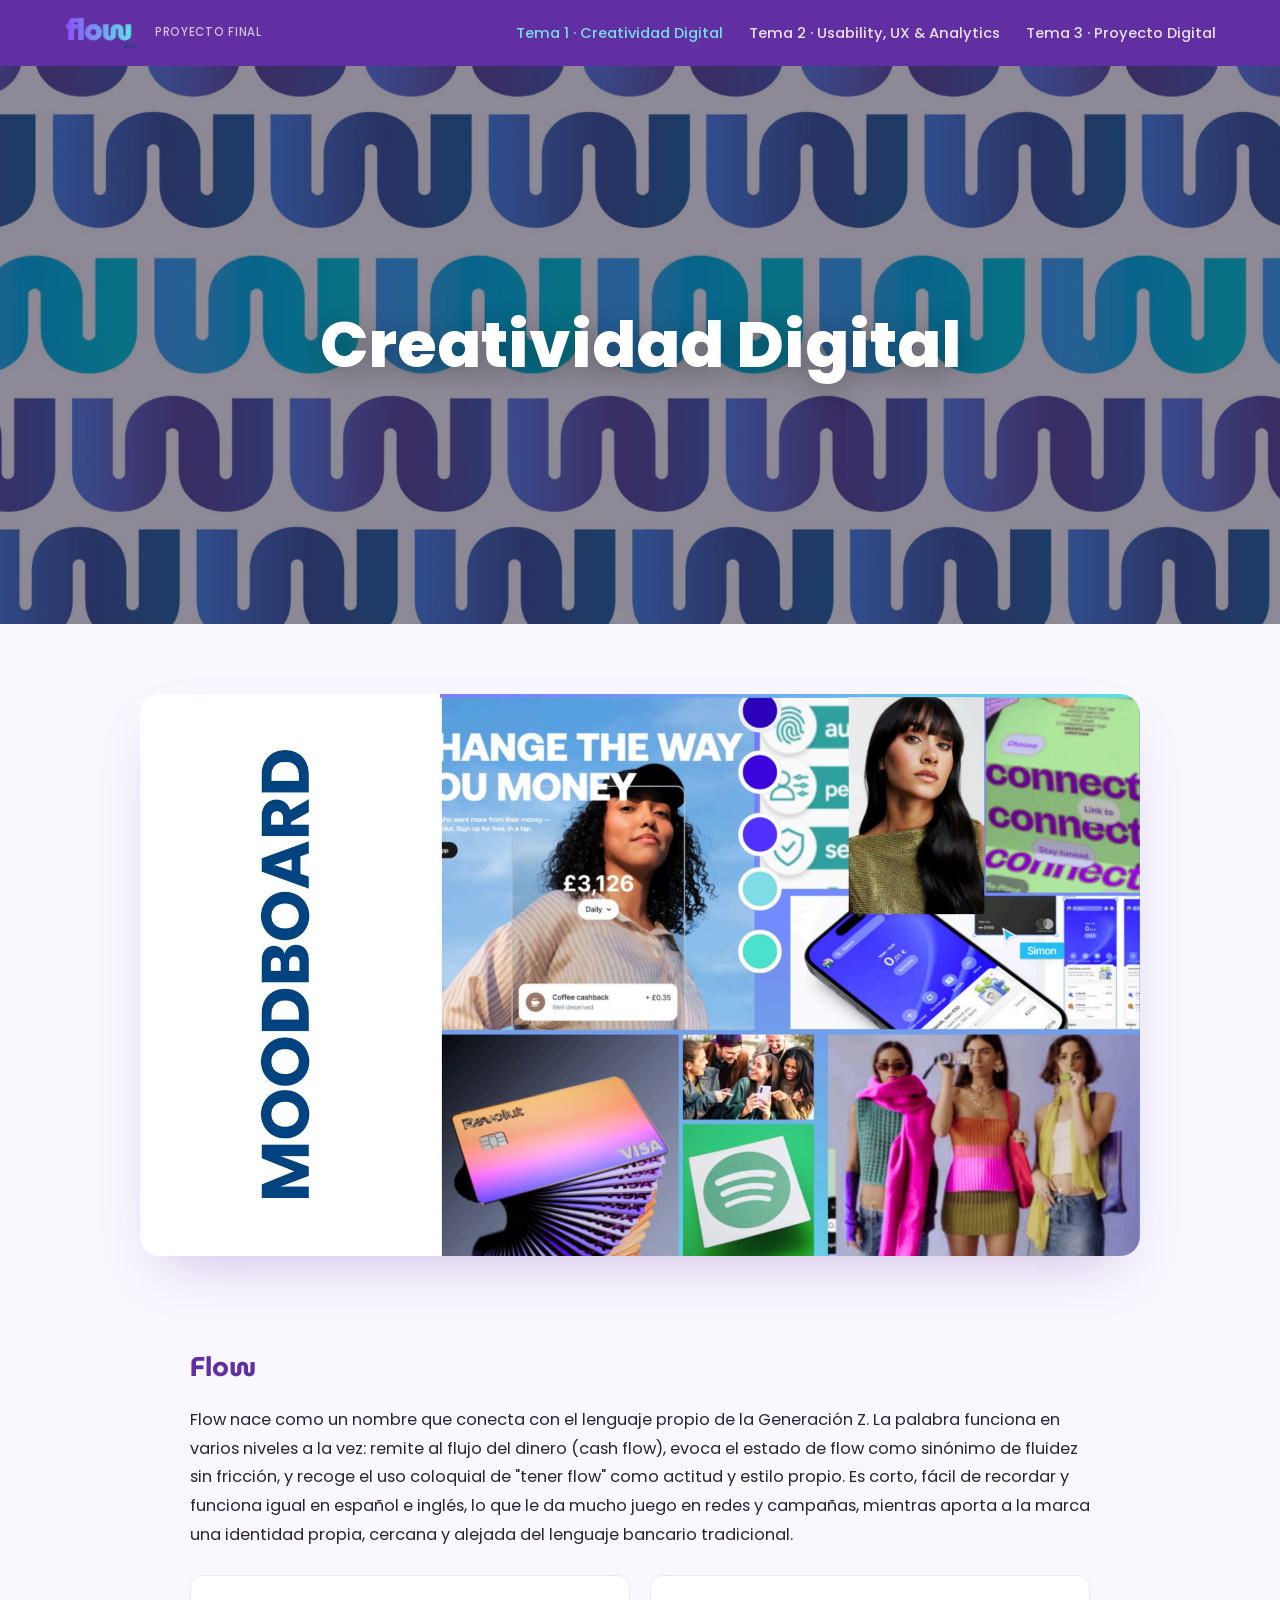
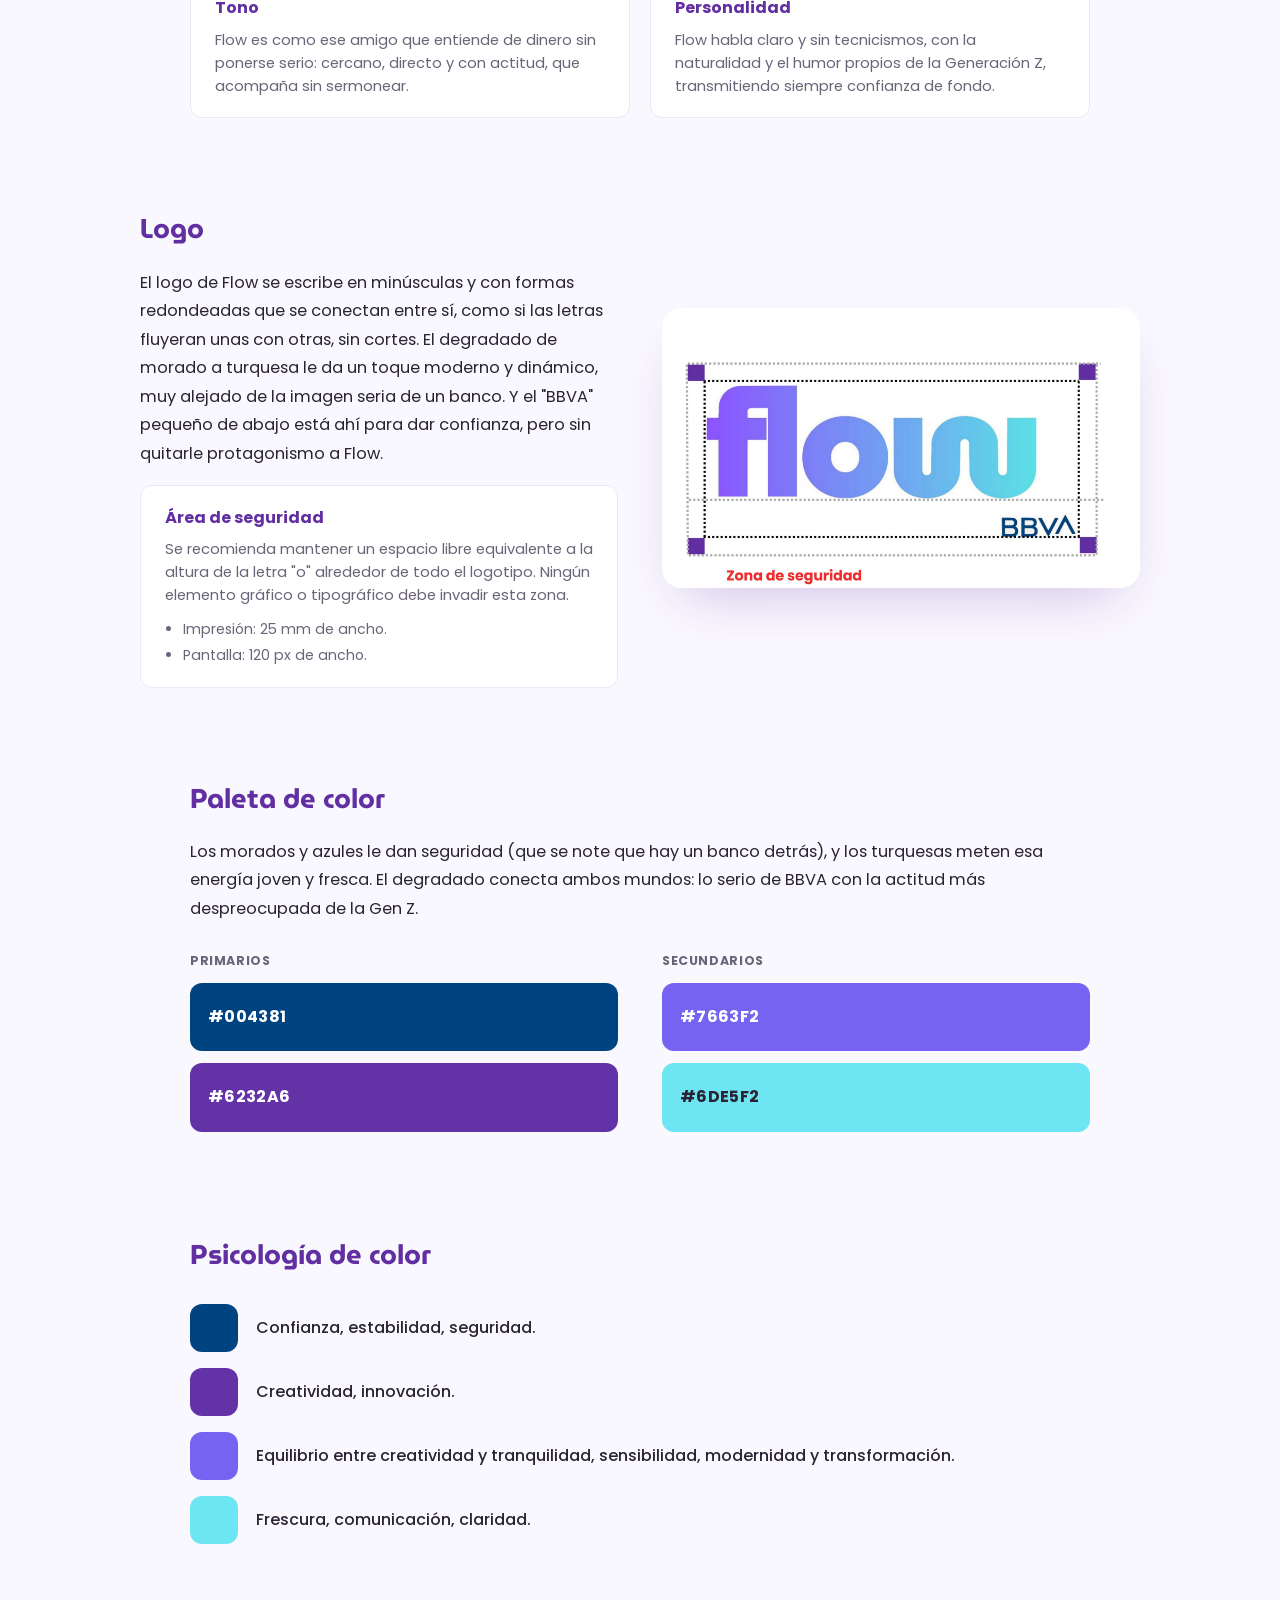
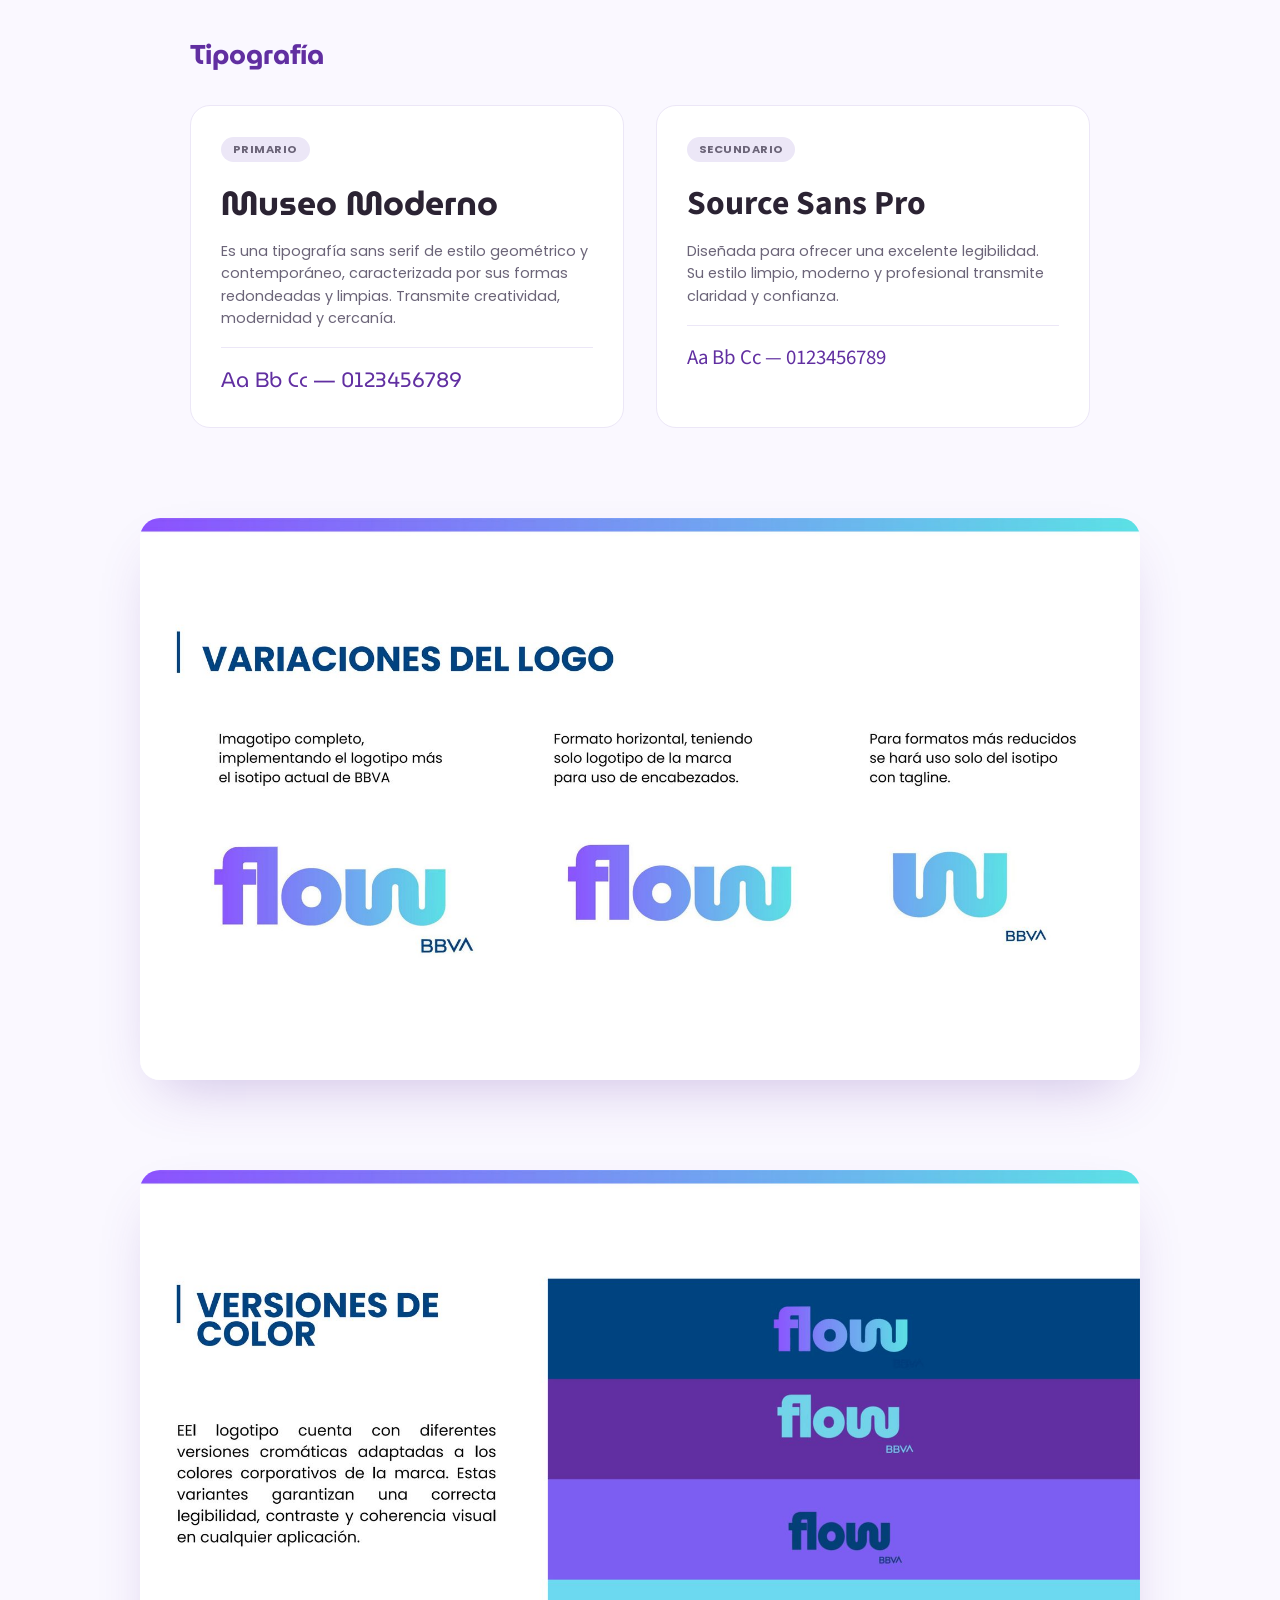
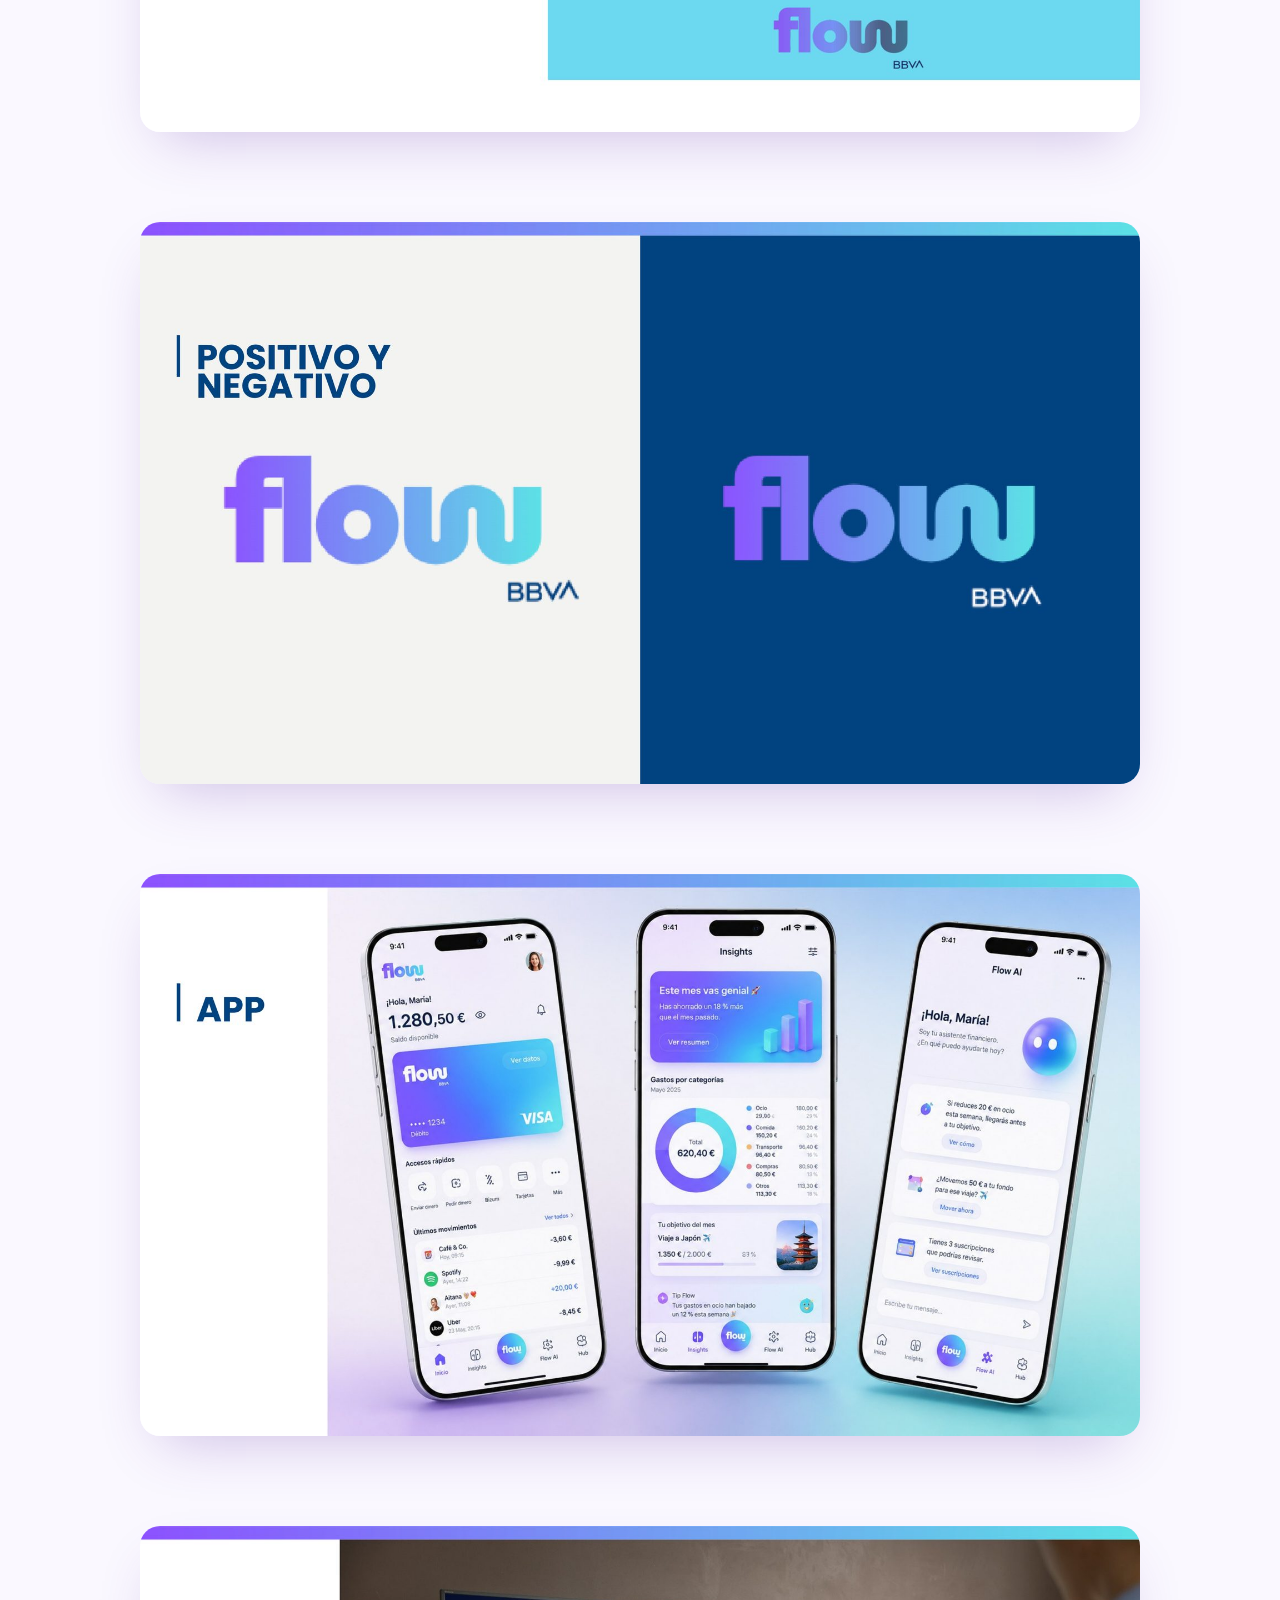
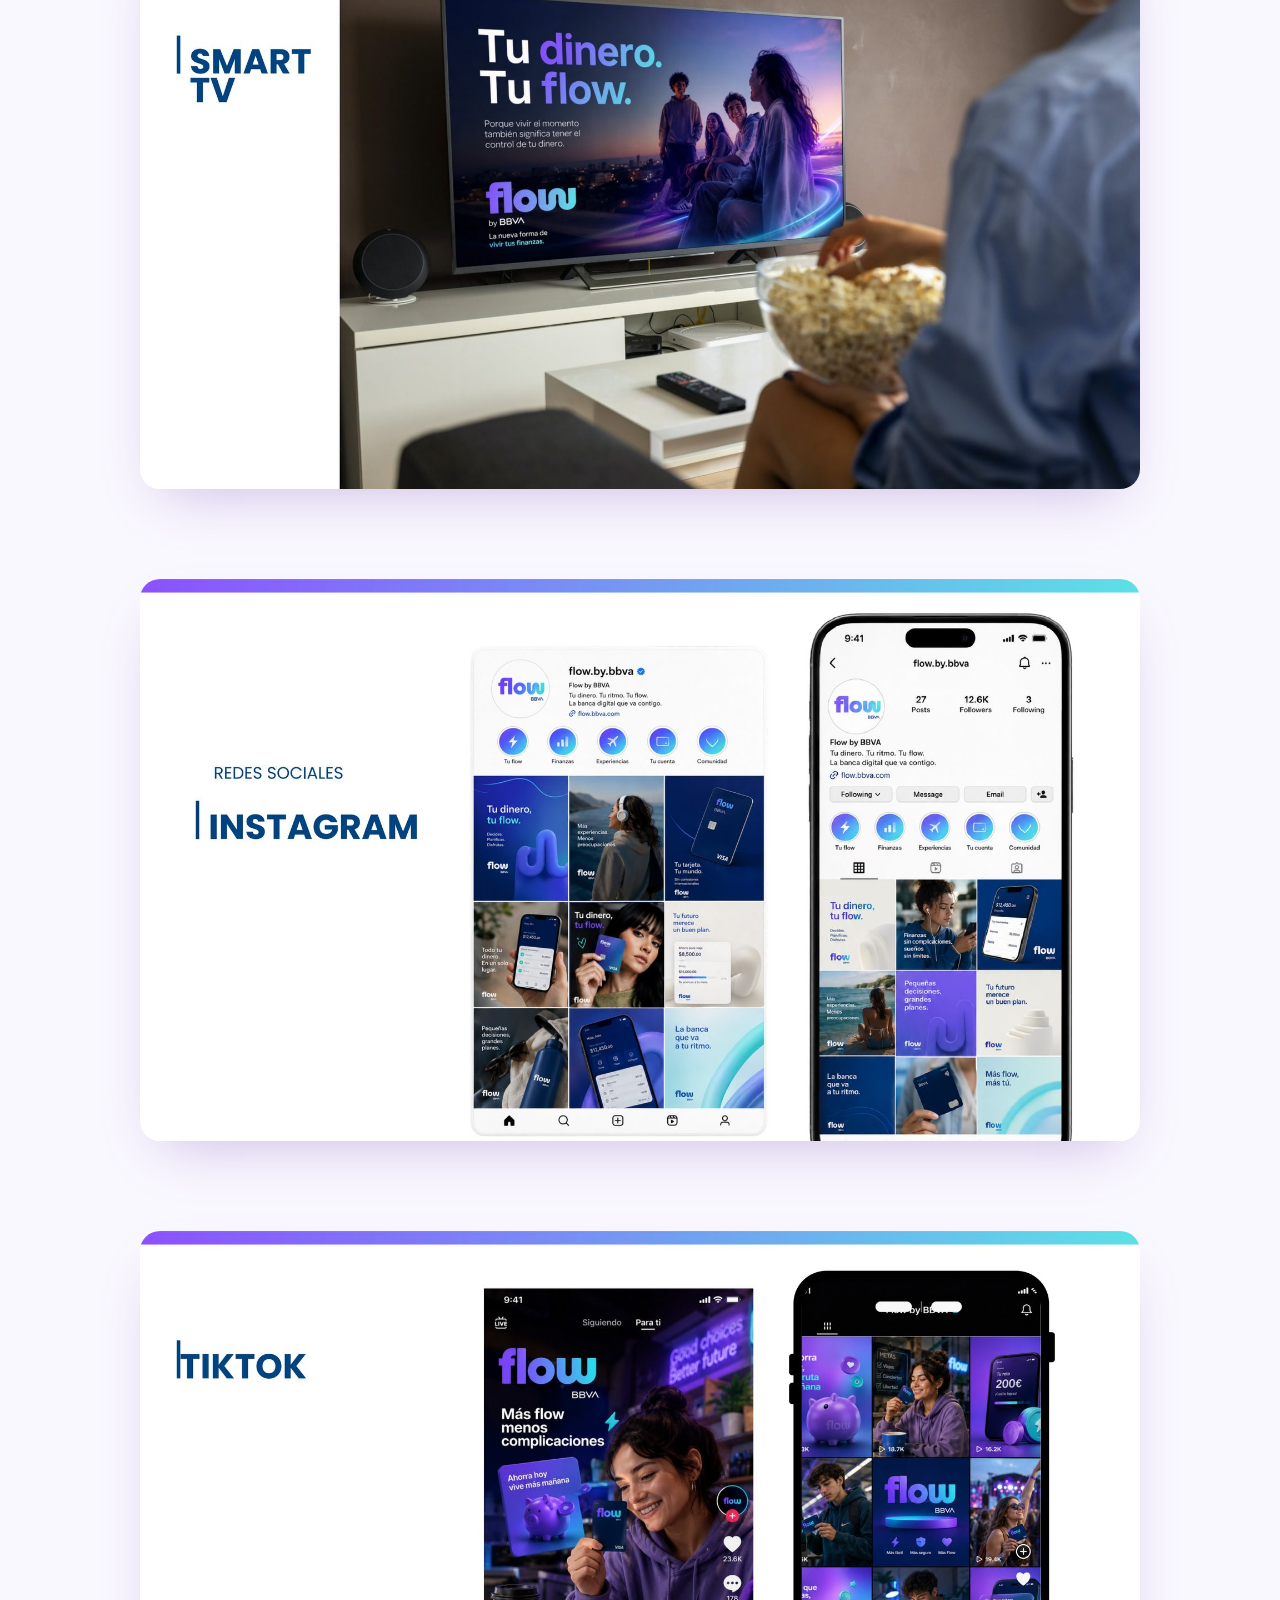
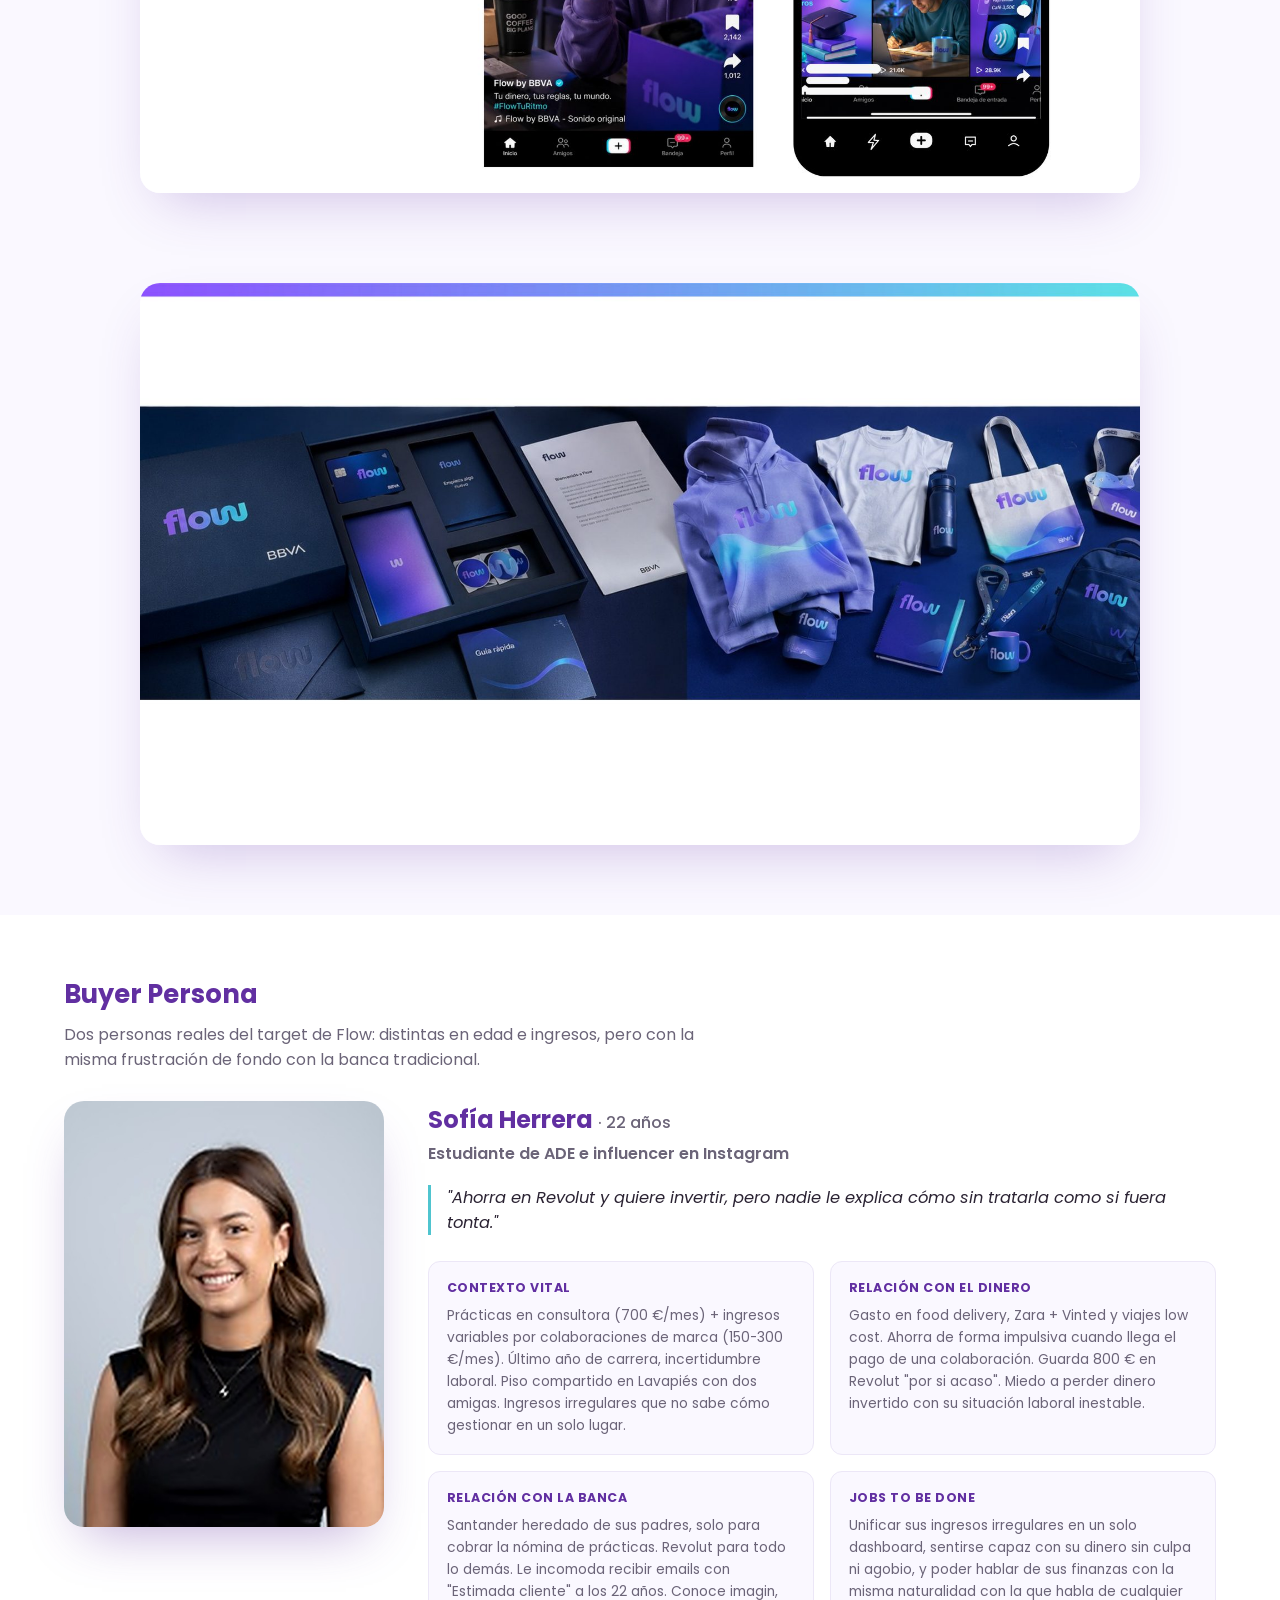
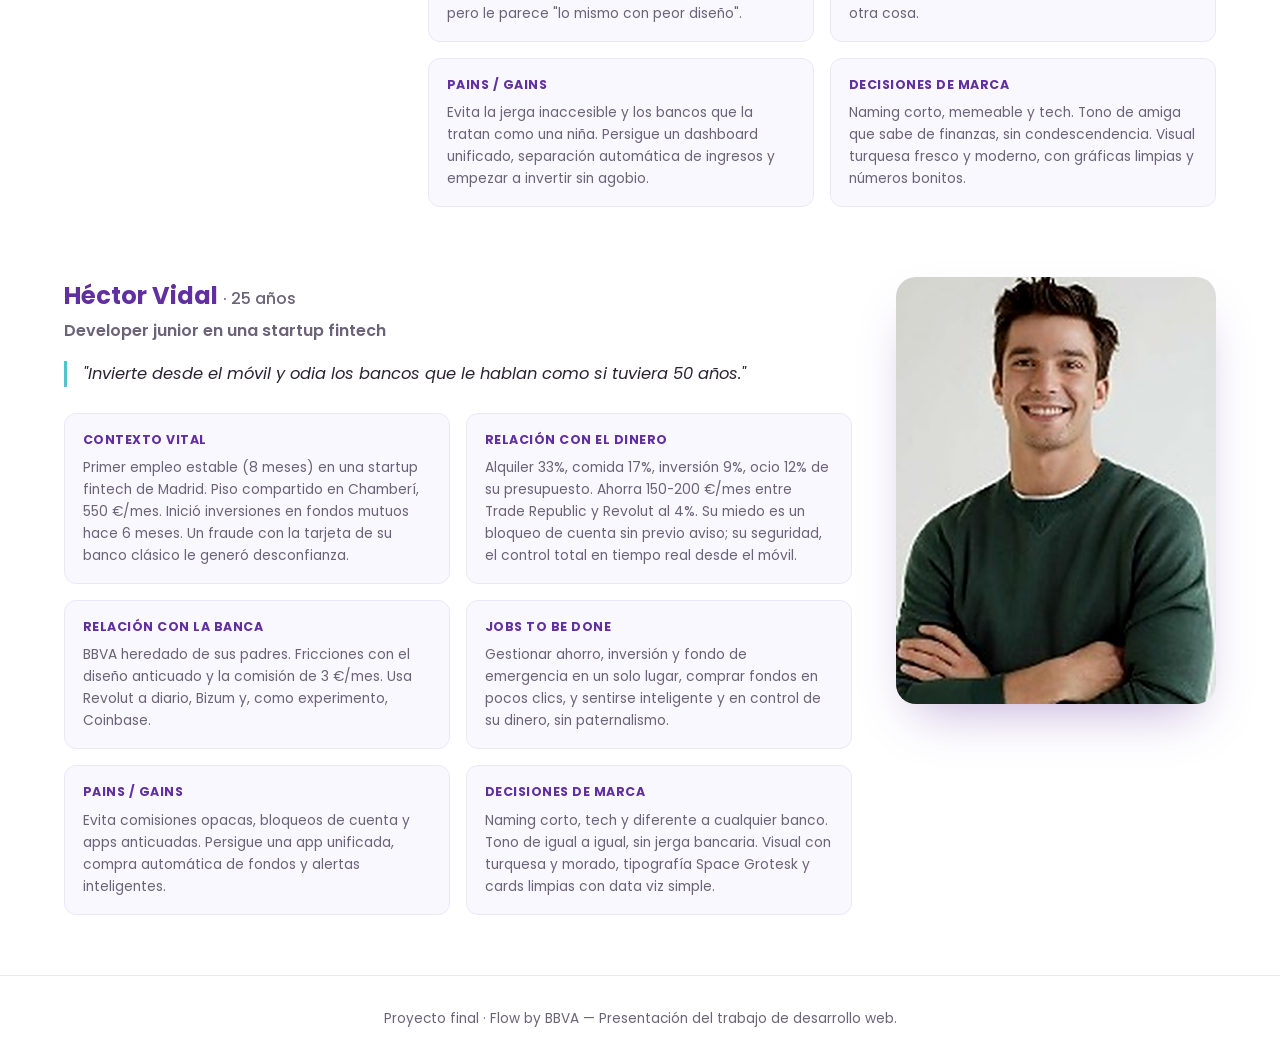
==== commit 4b4f434d: "Ajusta portadas, elimina sección Manual de Identidad, mejora fotos de buyer persona y rehace el árbo" ====
--- a/tema1.html
+++ b/tema1.html
@@ -8,7 +8,7 @@
   <link rel="preconnect" href="https://fonts.googleapis.com">
   <link rel="preconnect" href="https://fonts.gstatic.com" crossorigin>
   <link href="https://fonts.googleapis.com/css2?family=Museo+Moderno:wght@600;700&family=Poppins:wght@400;500;600;700;800&family=Source+Sans+3:wght@400;600;700&display=swap" rel="stylesheet">
-  <link rel="stylesheet" href="assets/css/style.css?v=2">
+  <link rel="stylesheet" href="assets/css/style.css?v=3">
 </head>
 <body>
 
@@ -31,28 +31,6 @@
       <h1>Creatividad Digital</h1>
     </section>
 
-    <section class="section-block">
-      <div class="container">
-        <h2>Manual de Identidad</h2>
-        <p class="section-lead">El documento que reúne la paleta de marca, la tipografía, el tono de voz y las reglas de uso visual de Flow.</p>
-
-        <div class="manual-box">
-          <div class="manual-box-icon" aria-hidden="true">
-            <svg viewBox="0 0 48 48" width="56" height="56"><path fill="currentColor" d="M12 4h16l8 8v28a4 4 0 0 1-4 4H12a4 4 0 0 1-4-4V8a4 4 0 0 1 4-4zm14 2v8h8z" opacity=".9"/><rect x="14" y="24" width="20" height="3" fill="currentColor"/><rect x="14" y="31" width="14" height="3" fill="currentColor"/></svg>
-          </div>
-          <div>
-            <h3>Manual de Identidad Corporativa — Flow</h3>
-            <p>Documento completo con la identidad visual de la marca: logo, colores, tipografía, tono e imagen.</p>
-            <a href="https://drive.google.com/drive/folders/1NfCMzZ5G2Elv2u5MlvhUFESa3npdhgKc" target="_blank" rel="noopener" class="btn btn-cta">Abrir el Manual de Marca ↗</a>
-          </div>
-        </div>
-
-        <div class="drive-embed-wrap">
-          <iframe src="https://drive.google.com/embeddedfolderview?id=1NfCMzZ5G2Elv2u5MlvhUFESa3npdhgKc#list" title="Carpeta de Drive — Manual de Marca Flow"></iframe>
-        </div>
-      </div>
-    </section>
-
     <!-- ============ BRANDBOOK — secciones scrollables ============ -->
     <section class="brandbook">
       <div class="container">
@@ -280,6 +258,6 @@
     </div>
   </footer>
 
-  <script src="assets/js/main.js?v=2"></script>
+  <script src="assets/js/main.js?v=3"></script>
 </body>
 </html>
--- a/assets/css/style.css
+++ b/assets/css/style.css
@@ -335,16 +335,31 @@
   .persona-photo img { aspect-ratio: 4 / 3; max-width: 320px; margin: 0 auto; }
 }
 
-/* ---------- Árbol de contenidos (sitemap nativo) ---------- */
-.sitemap-tree { display: grid; grid-template-columns: repeat(auto-fit, minmax(280px, 1fr)); gap: 20px; margin-top: 8px; }
-.sitemap-page { background: #fff; border: 1px solid var(--color-border); border-radius: var(--radius-lg); padding: 22px 24px; }
-.sitemap-page h4 { color: var(--color-primary); font-size: 1.05rem; margin-bottom: 14px; }
-.sitemap-tags { display: flex; flex-wrap: wrap; gap: 8px; }
-.sitemap-tags li { background: var(--color-border); color: var(--color-text); font-size: .78rem; font-weight: 600; padding: 5px 12px; border-radius: 999px; }
-.sitemap-subflow { margin-top: 18px; padding-top: 16px; border-top: 1px dashed var(--color-border); }
-.sitemap-subflow-label { display: block; font-size: .78rem; font-weight: 700; color: var(--color-secondary); margin-bottom: 10px; }
-.sitemap-steps { display: flex; flex-direction: column; gap: 6px; list-style: decimal; padding-left: 18px; }
-.sitemap-steps li { font-size: .82rem; color: var(--color-text-muted); }
+/* ---------- Árbol de contenidos (diagrama de árbol nativo, estilo Octopus) ---------- */
+.flow-tree-wrap { overflow-x: auto; padding: 10px 4px 20px; }
+.flow-tree { display: inline-flex; flex-direction: column; align-items: center; min-width: 100%; padding-top: 8px; }
+
+.flow-root { display: flex; justify-content: center; position: relative; padding-bottom: 32px; }
+.flow-root::after { content: ''; position: absolute; bottom: 0; left: 50%; width: 2px; height: 32px; background: var(--color-border); transform: translateX(-50%); }
+
+.flow-level { display: flex; justify-content: center; gap: 18px; position: relative; padding-top: 32px; }
+.flow-level::before { content: ''; position: absolute; top: 0; left: 0; right: 0; height: 2px; background: var(--color-border); }
+
+.flow-branch { display: flex; flex-direction: column; align-items: center; position: relative; }
+.flow-branch::before { content: ''; position: absolute; top: -32px; left: 50%; width: 2px; height: 32px; background: var(--color-border); transform: translateX(-50%); }
+
+.flow-node { background: #fff; border: 1px solid var(--color-border); border-radius: var(--radius-md); padding: 12px 16px; min-width: 148px; max-width: 190px; box-shadow: 0 10px 22px -16px rgba(97,47,161,.22); position: relative; z-index: 1; }
+.flow-node--root { border-color: var(--color-primary); border-width: 2px; box-shadow: 0 14px 30px -14px rgba(97,47,161,.4); }
+.flow-node--leaf { min-width: 128px; max-width: 150px; background: #fdf3fa; border-color: #f0cdea; }
+.flow-node--leaf h5 { color: #b23aa0; }
+.flow-node--parent { position: relative; }
+.flow-node--parent::after { content: ''; position: absolute; top: 100%; left: 50%; width: 2px; height: 32px; background: var(--color-border); transform: translateX(-50%); z-index: 0; }
+.flow-node h5 { font-size: .8rem; color: var(--color-primary); margin-bottom: 6px; line-height: 1.25; }
+.flow-node ul { list-style: none; display: flex; flex-direction: column; gap: 3px; }
+.flow-node li { font-size: .66rem; color: var(--color-text-muted); line-height: 1.3; }
+
+.flow-legend { display: flex; gap: 18px; flex-wrap: wrap; margin-top: 6px; margin-bottom: 24px; }
+.flow-legend span { font-size: .78rem; color: var(--color-text-muted); }
 
 .sitemap-footer-cluster { margin-top: 44px; display: grid; grid-template-columns: repeat(auto-fit, minmax(220px, 1fr)); gap: 20px; }
 .sitemap-footer-group { background: #faf8ff; border: 1px solid var(--color-border); border-radius: var(--radius-md); padding: 18px 20px; }
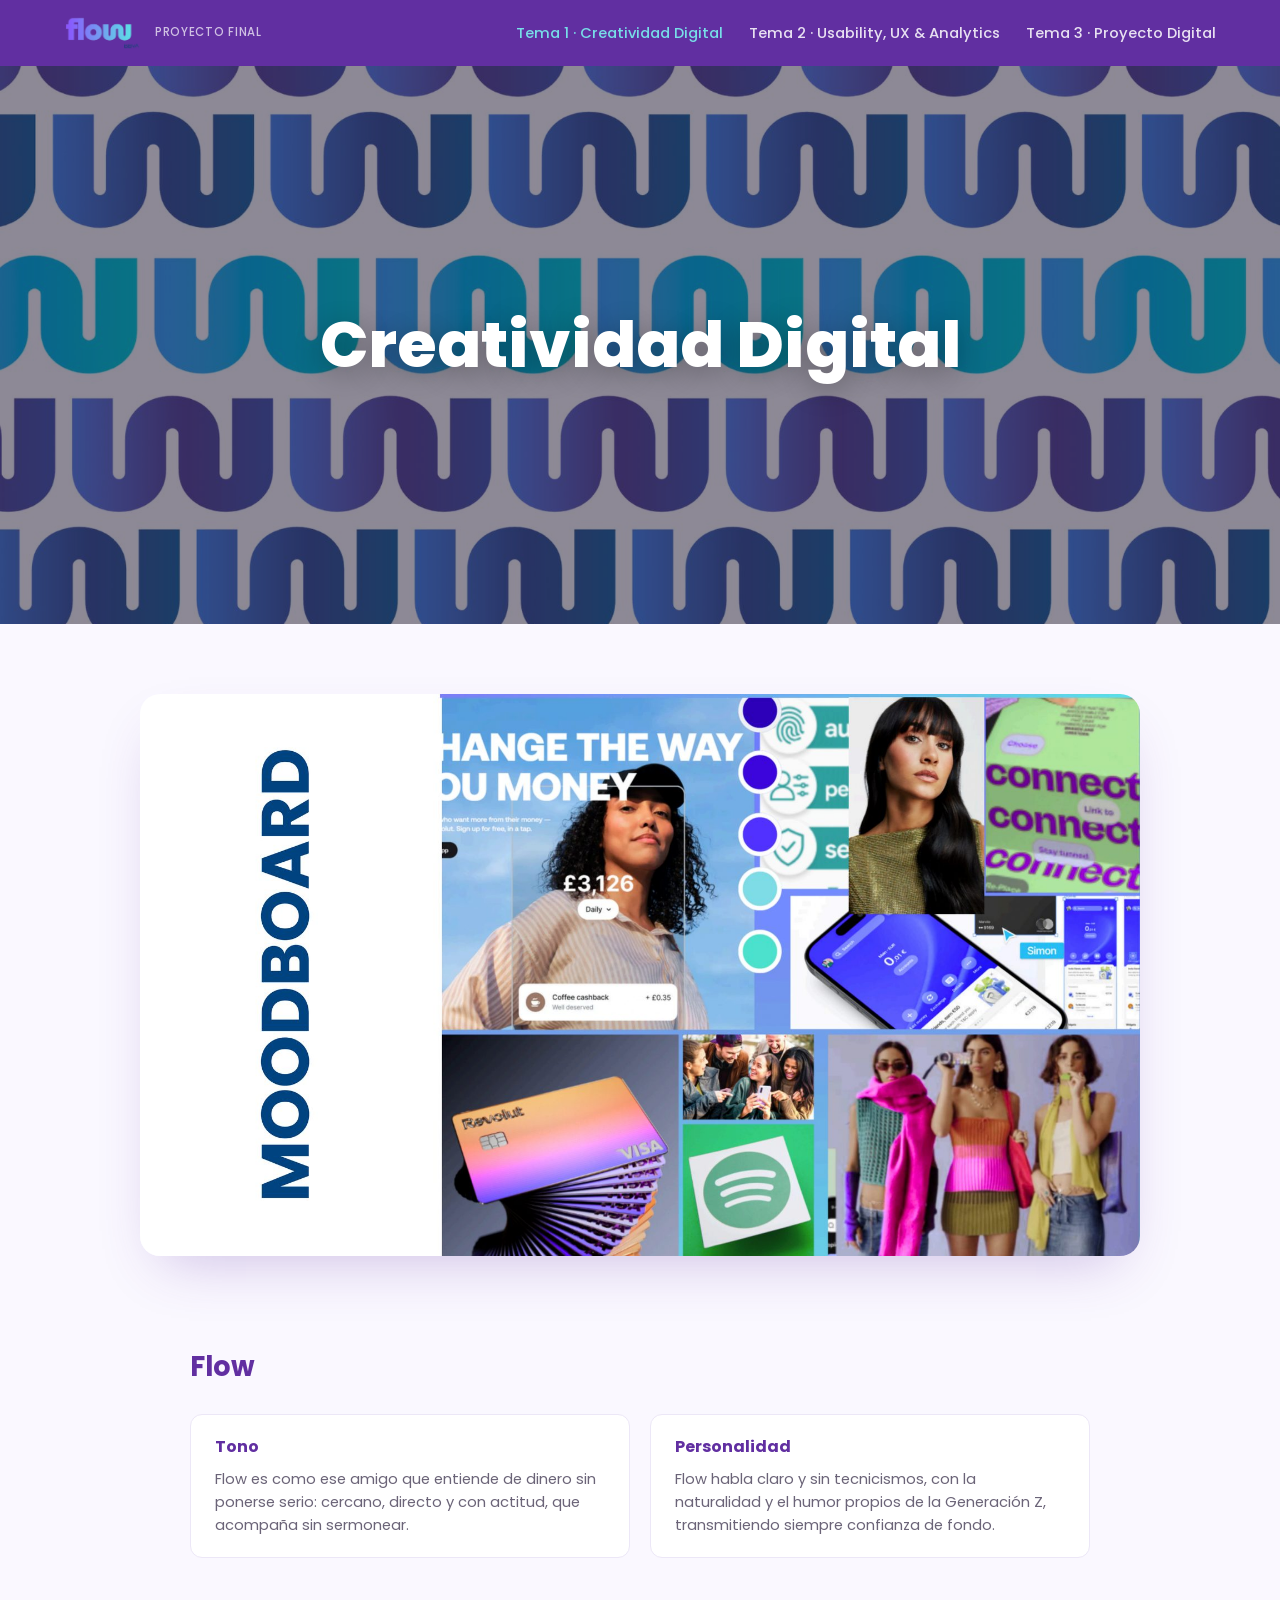
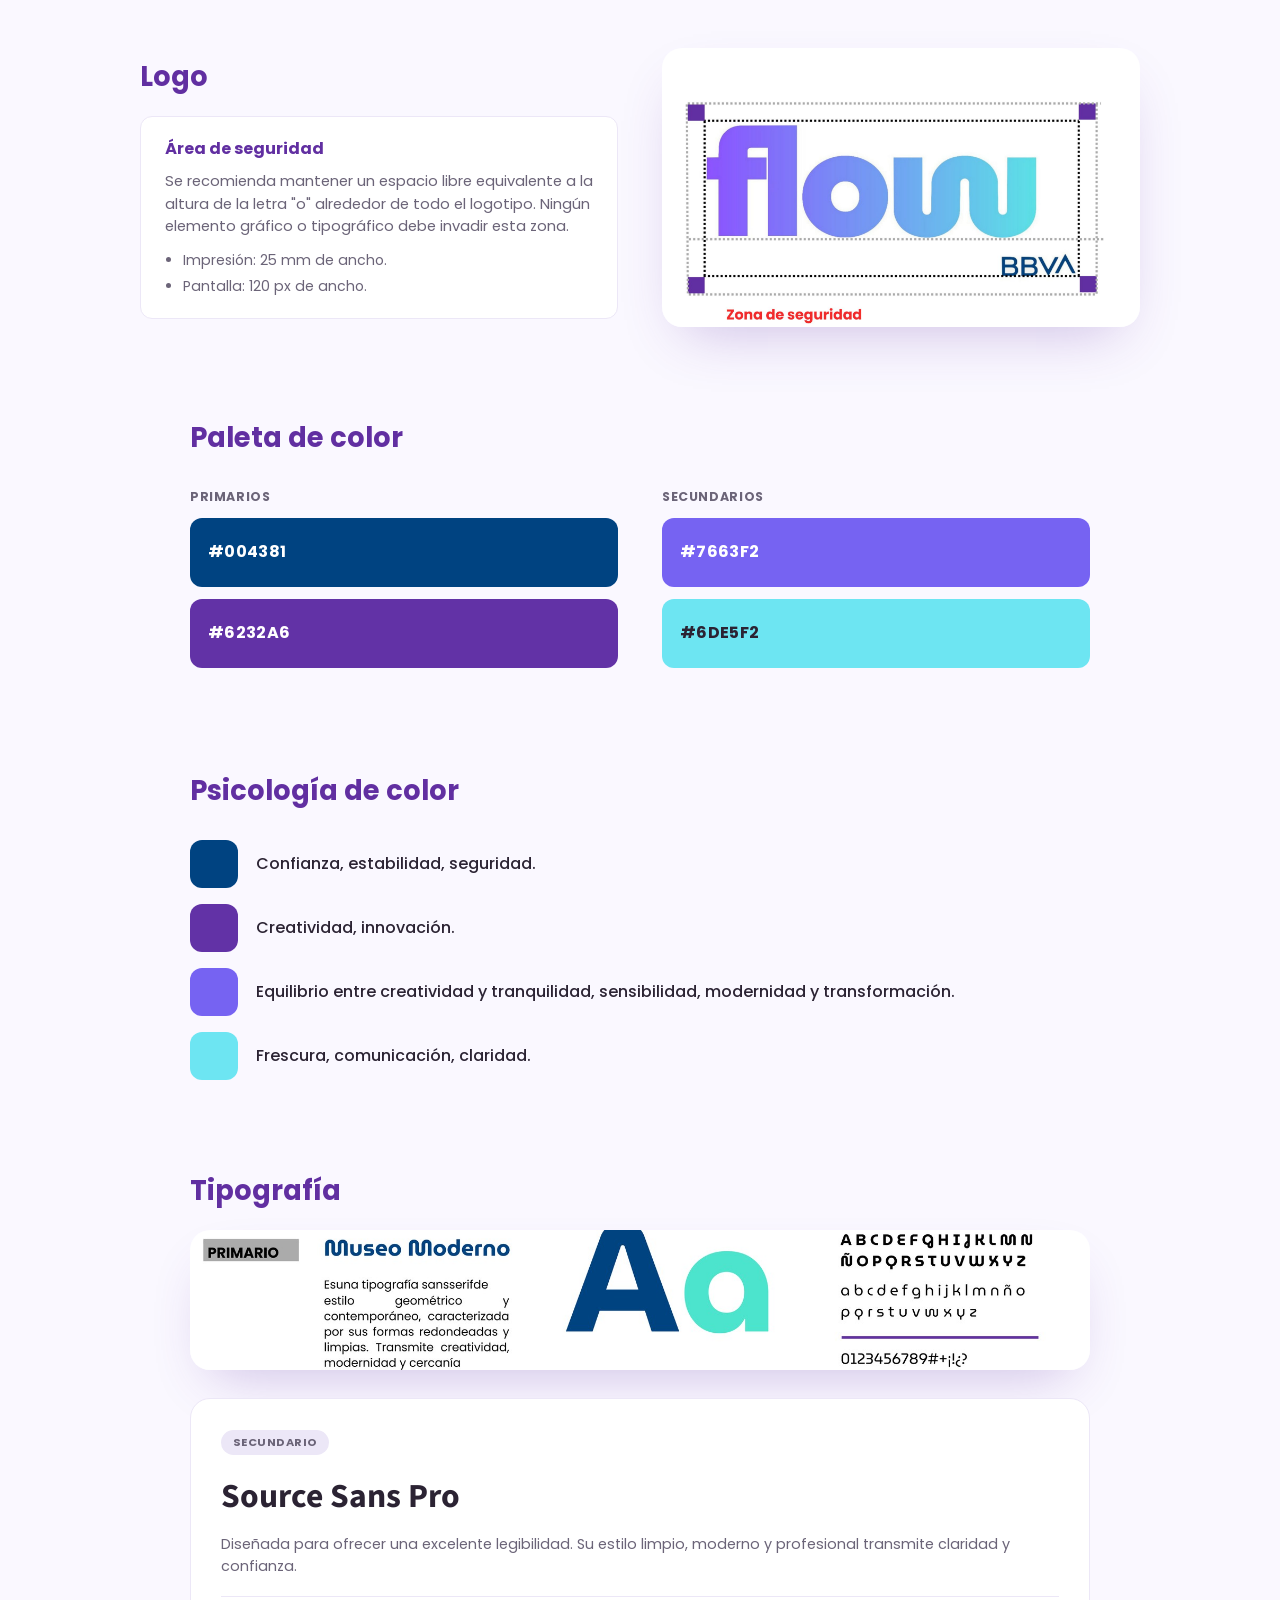
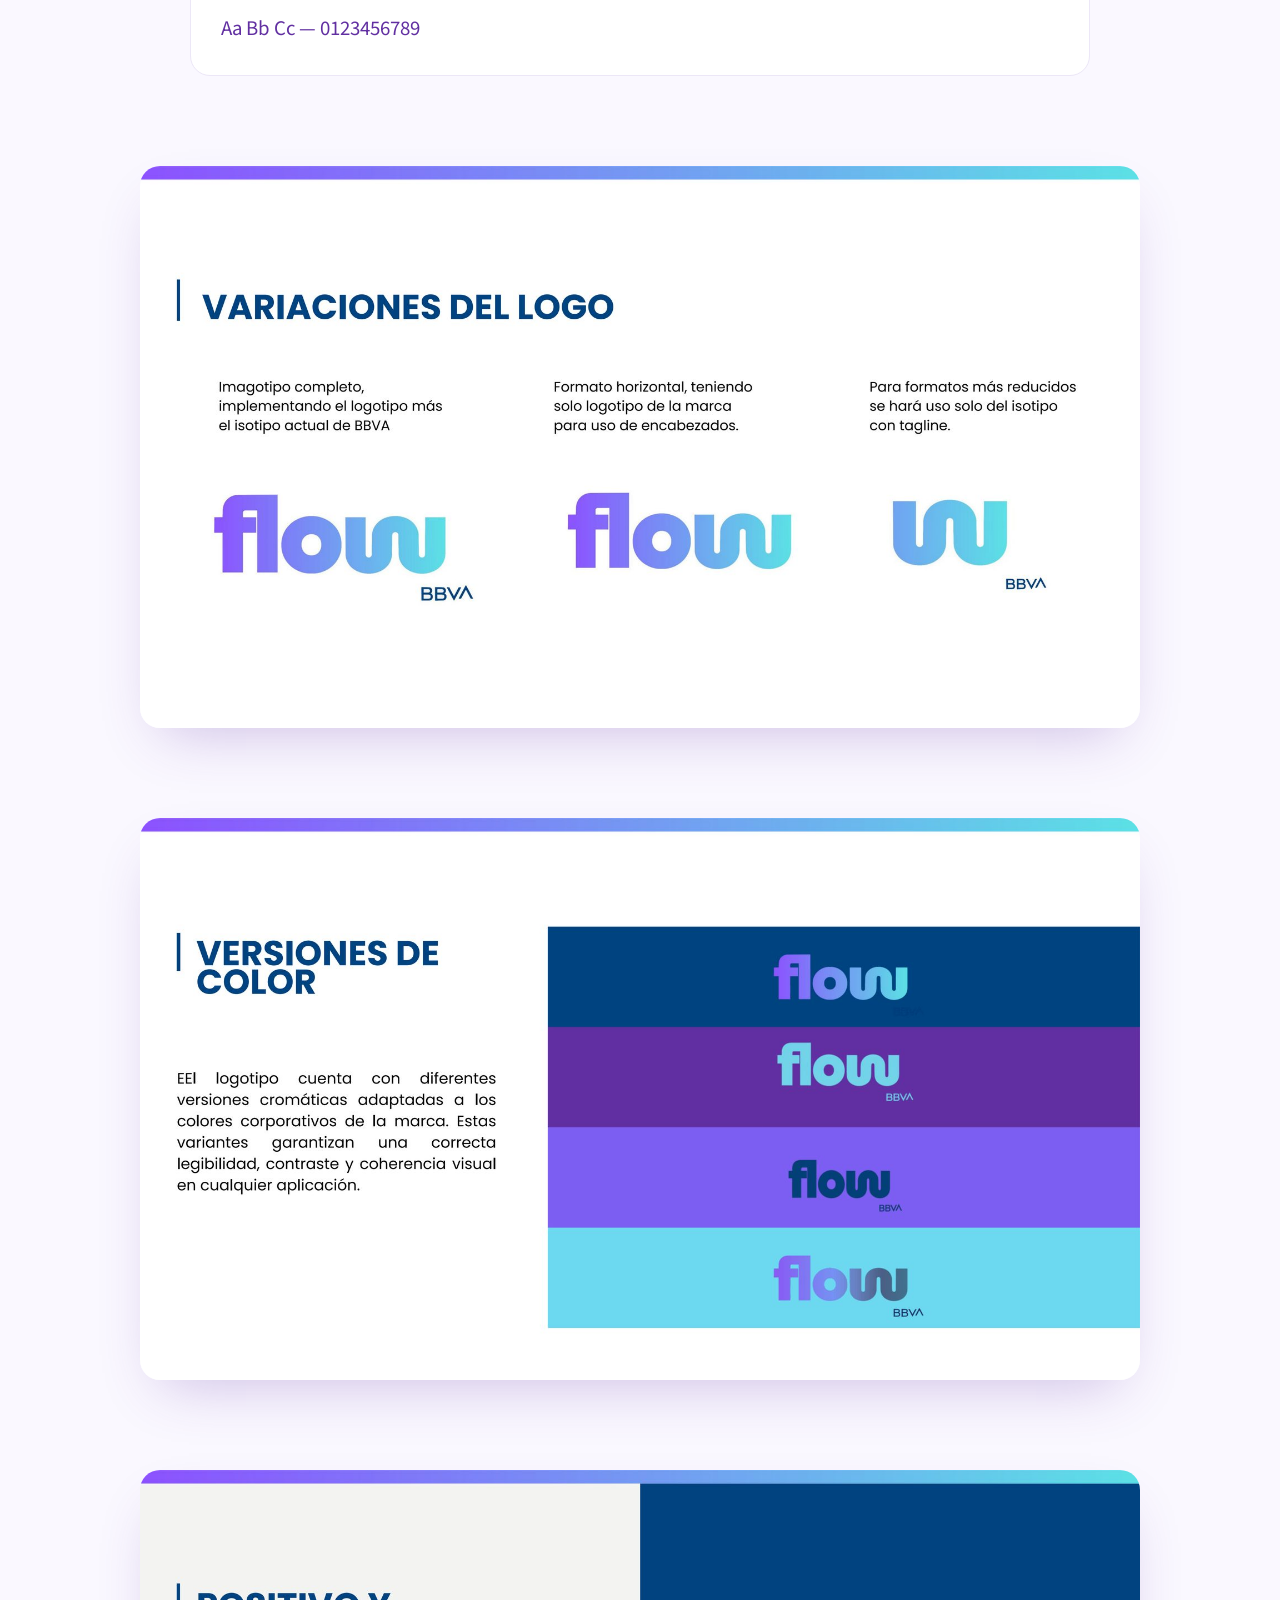
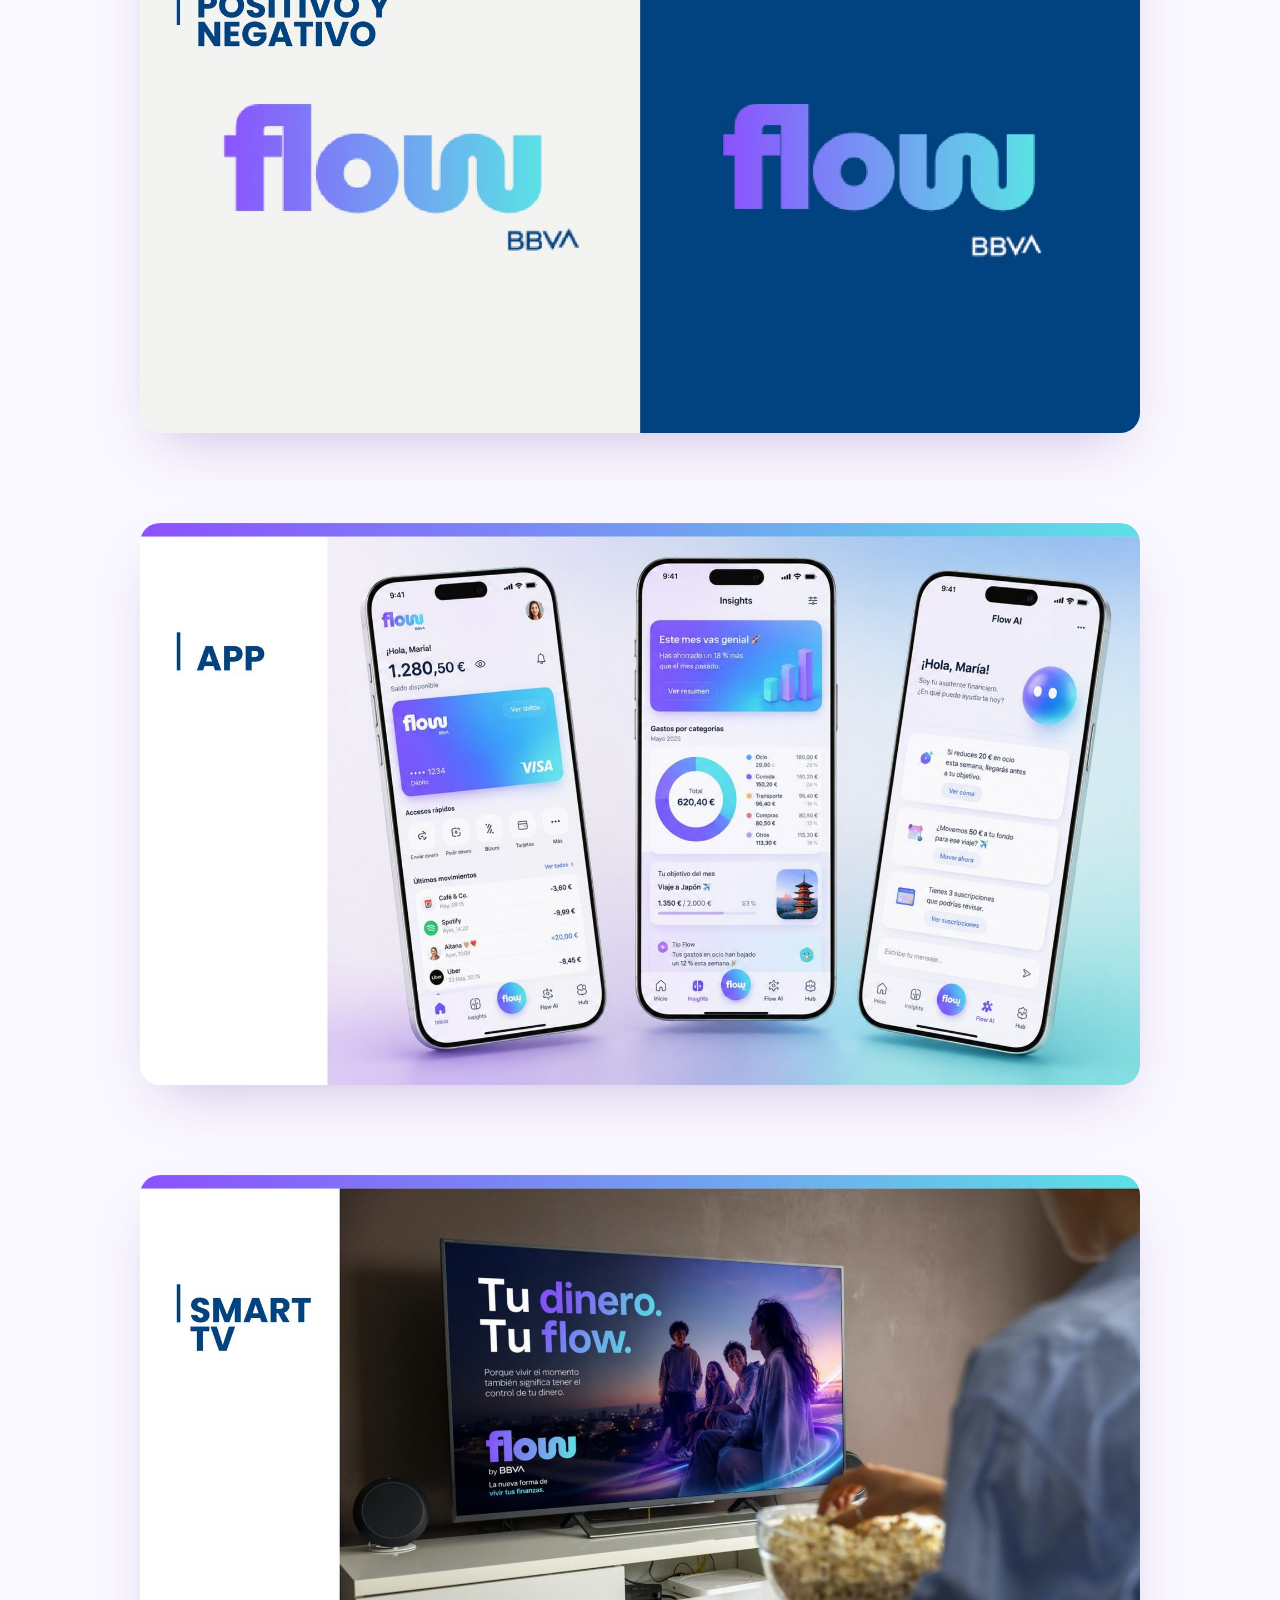
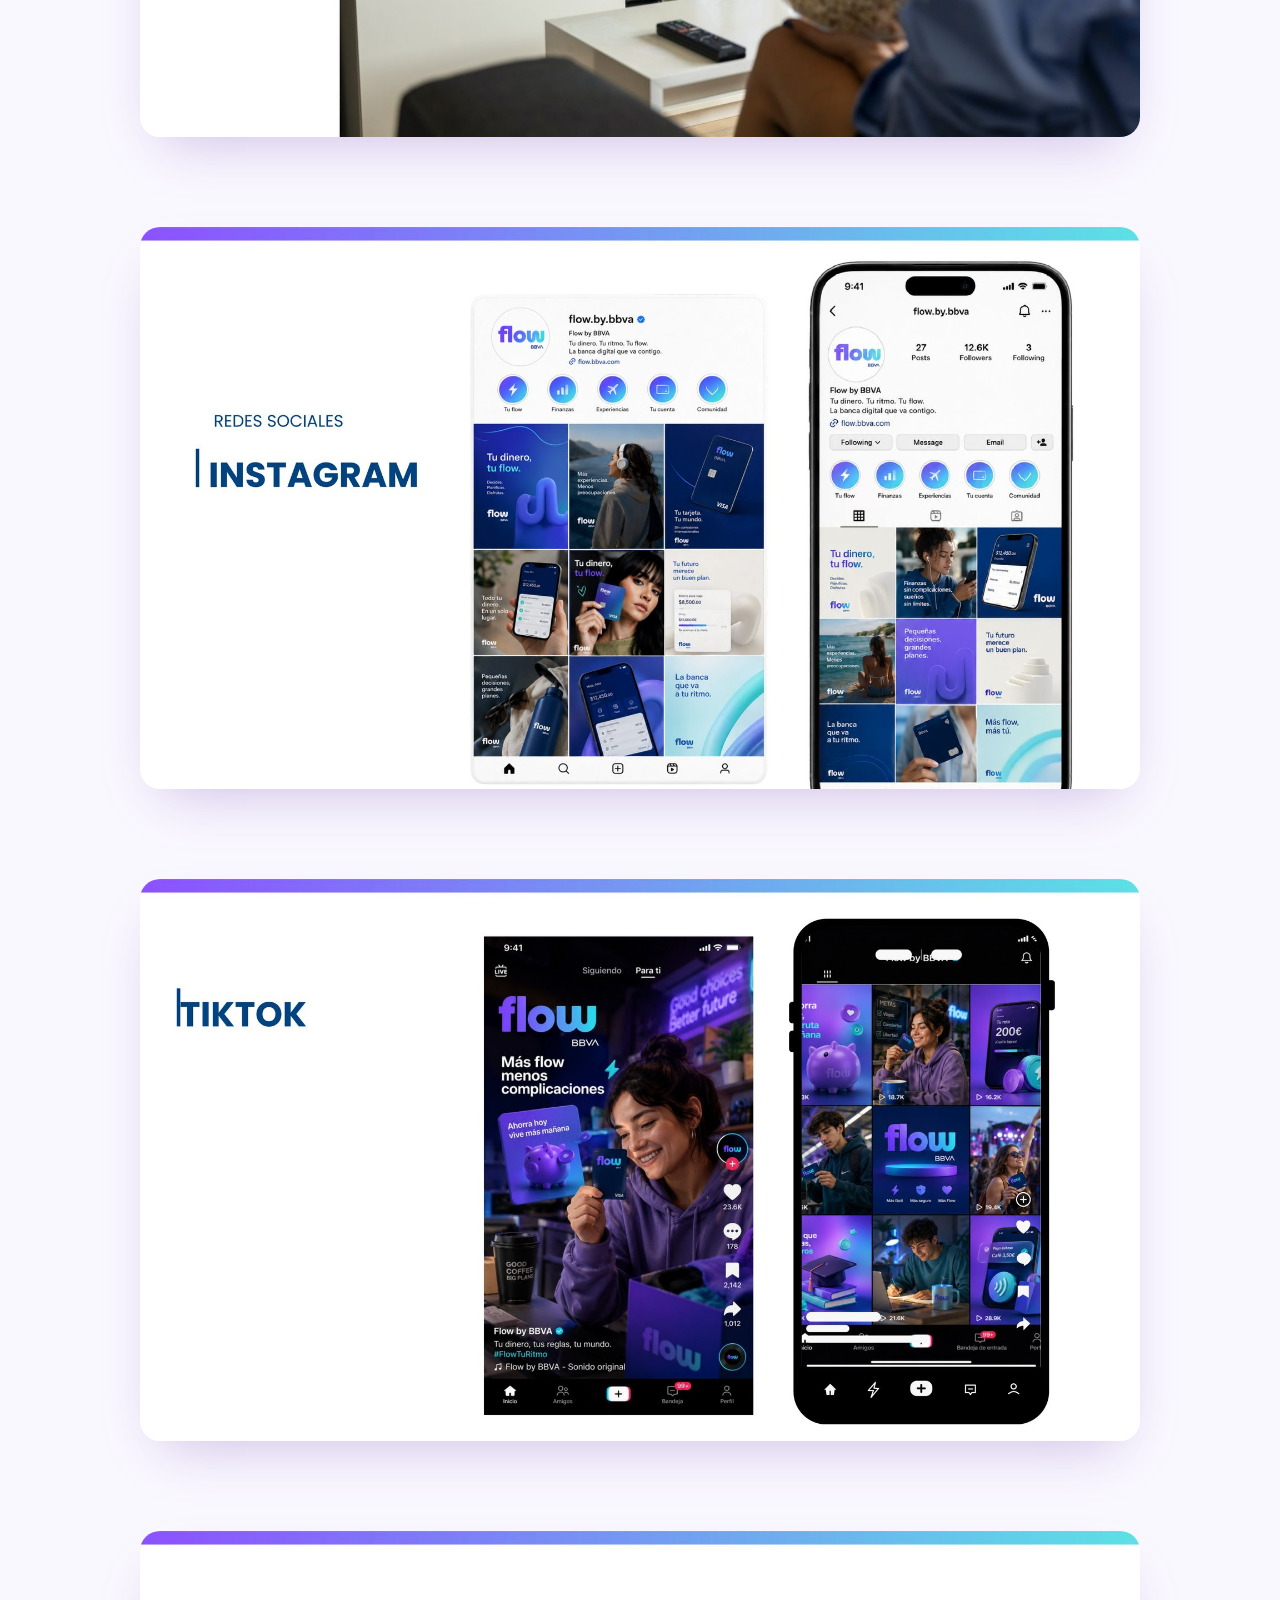
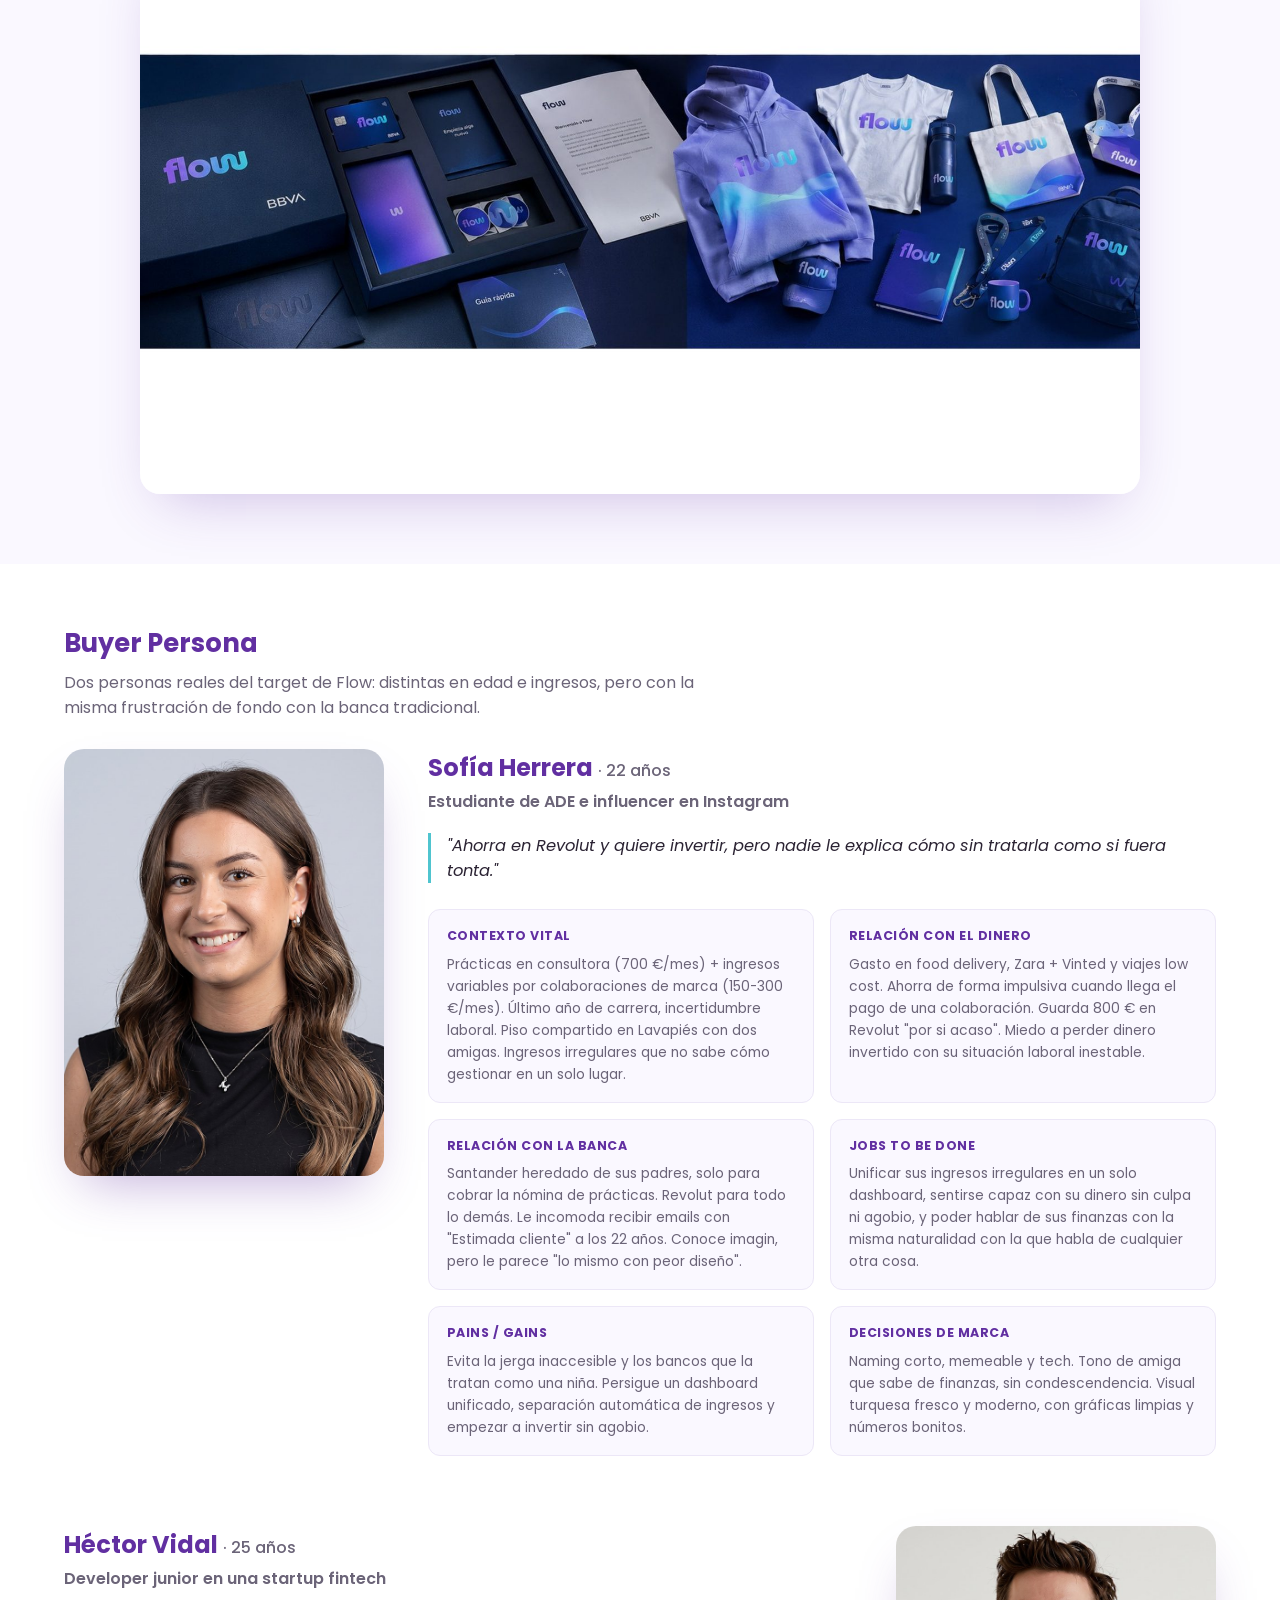
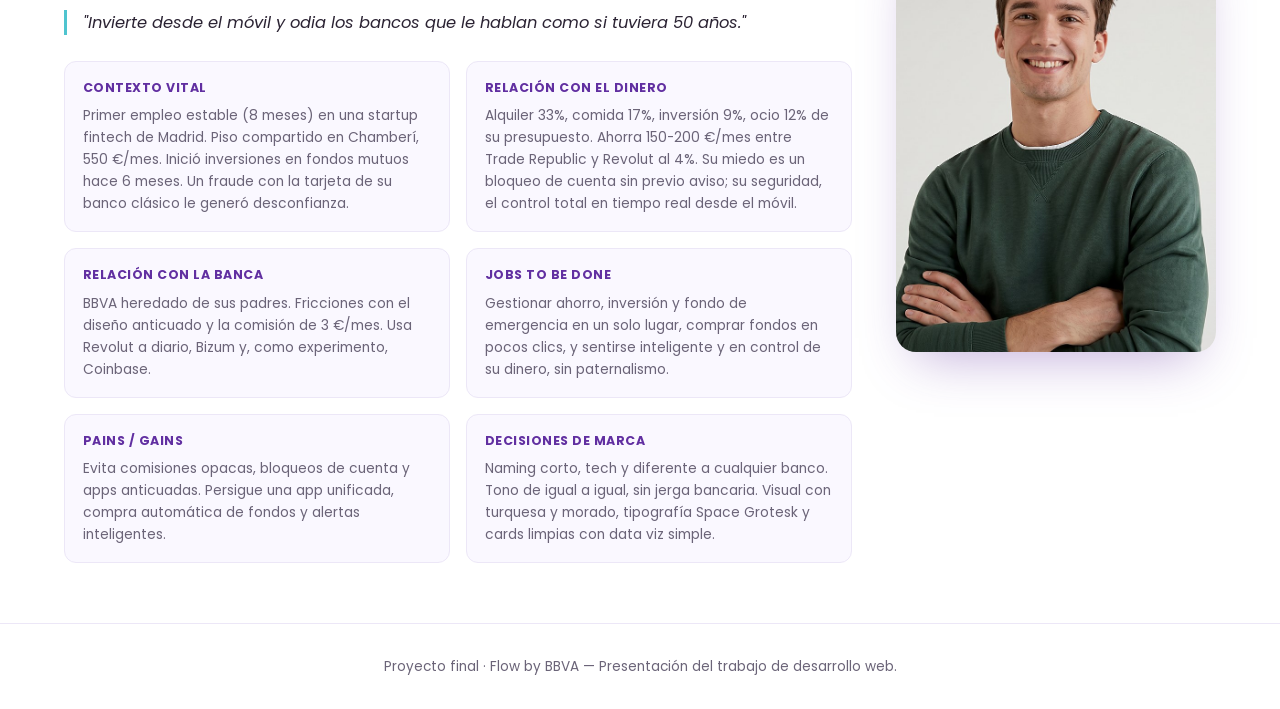
==== commit 26e47d4d: "Simplifica contenido del brandbook en Tema 1, usa specimen tipográfico real, mejora fotos de buyer p" ====
--- a/tema1.html
+++ b/tema1.html
@@ -8,7 +8,7 @@
   <link rel="preconnect" href="https://fonts.googleapis.com">
   <link rel="preconnect" href="https://fonts.gstatic.com" crossorigin>
   <link href="https://fonts.googleapis.com/css2?family=Museo+Moderno:wght@600;700&family=Poppins:wght@400;500;600;700;800&family=Source+Sans+3:wght@400;600;700&display=swap" rel="stylesheet">
-  <link rel="stylesheet" href="assets/css/style.css?v=3">
+  <link rel="stylesheet" href="assets/css/style.css?v=4">
 </head>
 <body>
 
@@ -43,7 +43,6 @@
         <!-- 2. Naming, tono y personalidad -->
         <div class="brand-slide">
           <span class="brand-slide-kicker">Flow</span>
-          <p class="brand-slide-text">Flow nace como un nombre que conecta con el lenguaje propio de la Generación Z. La palabra funciona en varios niveles a la vez: remite al flujo del dinero (cash flow), evoca el estado de flow como sinónimo de fluidez sin fricción, y recoge el uso coloquial de "tener flow" como actitud y estilo propio. Es corto, fácil de recordar y funciona igual en español e inglés, lo que le da mucho juego en redes y campañas, mientras aporta a la marca una identidad propia, cercana y alejada del lenguaje bancario tradicional.</p>
           <div class="brand-slide-grid-2">
             <div class="brand-callout">
               <h4>Tono</h4>
@@ -60,7 +59,6 @@
         <div class="brand-slide brand-slide--split">
           <div>
             <span class="brand-slide-kicker">Logo</span>
-            <p class="brand-slide-text">El logo de Flow se escribe en minúsculas y con formas redondeadas que se conectan entre sí, como si las letras fluyeran unas con otras, sin cortes. El degradado de morado a turquesa le da un toque moderno y dinámico, muy alejado de la imagen seria de un banco. Y el "BBVA" pequeño de abajo está ahí para dar confianza, pero sin quitarle protagonismo a Flow.</p>
             <div class="brand-callout">
               <h4>Área de seguridad</h4>
               <p>Se recomienda mantener un espacio libre equivalente a la altura de la letra "o" alrededor de todo el logotipo. Ningún elemento gráfico o tipográfico debe invadir esta zona.</p>
@@ -76,7 +74,6 @@
         <!-- 4. Paleta de color -->
         <div class="brand-slide">
           <span class="brand-slide-kicker">Paleta de color</span>
-          <p class="brand-slide-text">Los morados y azules le dan seguridad (que se note que hay un banco detrás), y los turquesas meten esa energía joven y fresca. El degradado conecta ambos mundos: lo serio de BBVA con la actitud más despreocupada de la Gen Z.</p>
           <div class="color-palette">
             <div class="color-group">
               <span class="color-group-label">Primarios</span>
@@ -105,13 +102,8 @@
         <!-- 6. Tipografía -->
         <div class="brand-slide">
           <span class="brand-slide-kicker">Tipografía</span>
-          <div class="type-specimen-grid">
-            <div class="type-specimen">
-              <span class="type-tag">Primario</span>
-              <h3 class="type-name" style="font-family:'Museo Moderno', cursive;">Museo Moderno</h3>
-              <p class="type-desc">Es una tipografía sans serif de estilo geométrico y contemporáneo, caracterizada por sus formas redondeadas y limpias. Transmite creatividad, modernidad y cercanía.</p>
-              <p class="type-sample" style="font-family:'Museo Moderno', cursive;">Aa Bb Cc — 0123456789</p>
-            </div>
+          <img src="assets/images/brand-museo-moderno-specimen.jpg" alt="Especimen tipográfico Museo Moderno, tal como aparece en el manual de marca" class="brand-slide-img" style="margin-bottom:24px;">
+          <div class="type-specimen-grid" style="grid-template-columns:1fr;">
             <div class="type-specimen">
               <span class="type-tag">Secundario</span>
               <h3 class="type-name" style="font-family:'Source Sans 3', sans-serif;">Source Sans Pro</h3>
@@ -258,6 +250,6 @@
     </div>
   </footer>
 
-  <script src="assets/js/main.js?v=3"></script>
+  <script src="assets/js/main.js?v=4"></script>
 </body>
 </html>
--- a/assets/css/style.css
+++ b/assets/css/style.css
@@ -163,6 +163,12 @@
 @media (max-width: 700px) {
   .tema-hero { min-height: 48vh; }
 }
+
+/* Tema 2: la foto de portada necesita más alto para mostrar cara + tarjeta completas */
+.tema-hero--tall { min-height: 92vh; max-height: 900px; }
+@media (max-width: 700px) {
+  .tema-hero--tall { min-height: 58vh; max-height: none; }
+}
 .breadcrumb { font-size: .82rem; color: var(--color-text-muted); margin-bottom: 16px; }
 .breadcrumb a { color: var(--color-primary); font-weight: 600; }
 
@@ -284,7 +290,7 @@
 .brand-slide:last-child { margin-bottom: 0; }
 .brand-slide--image, .brand-slide--split { max-width: 1000px; }
 .brand-slide-img { width: 100%; height: auto; border-radius: var(--radius-lg); box-shadow: 0 24px 55px -22px rgba(97, 47, 161, .3); display: block; }
-.brand-slide-kicker { display: block; font-family: var(--font-logo); font-weight: 700; font-size: 1.7rem; color: var(--color-primary); margin-bottom: 18px; }
+.brand-slide-kicker { display: block; font-family: 'Poppins', sans-serif; font-weight: 700; font-size: 1.7rem; color: var(--color-primary); margin-bottom: 18px; }
 .brand-slide-text { color: var(--color-text); font-size: 1.02rem; line-height: 1.75; }
 .brand-slide-grid-2 { display: grid; grid-template-columns: 1fr 1fr; gap: 20px; margin-top: 26px; }
 .brand-callout { background: #fff; border: 1px solid var(--color-border); border-radius: var(--radius-md); padding: 20px 24px; }
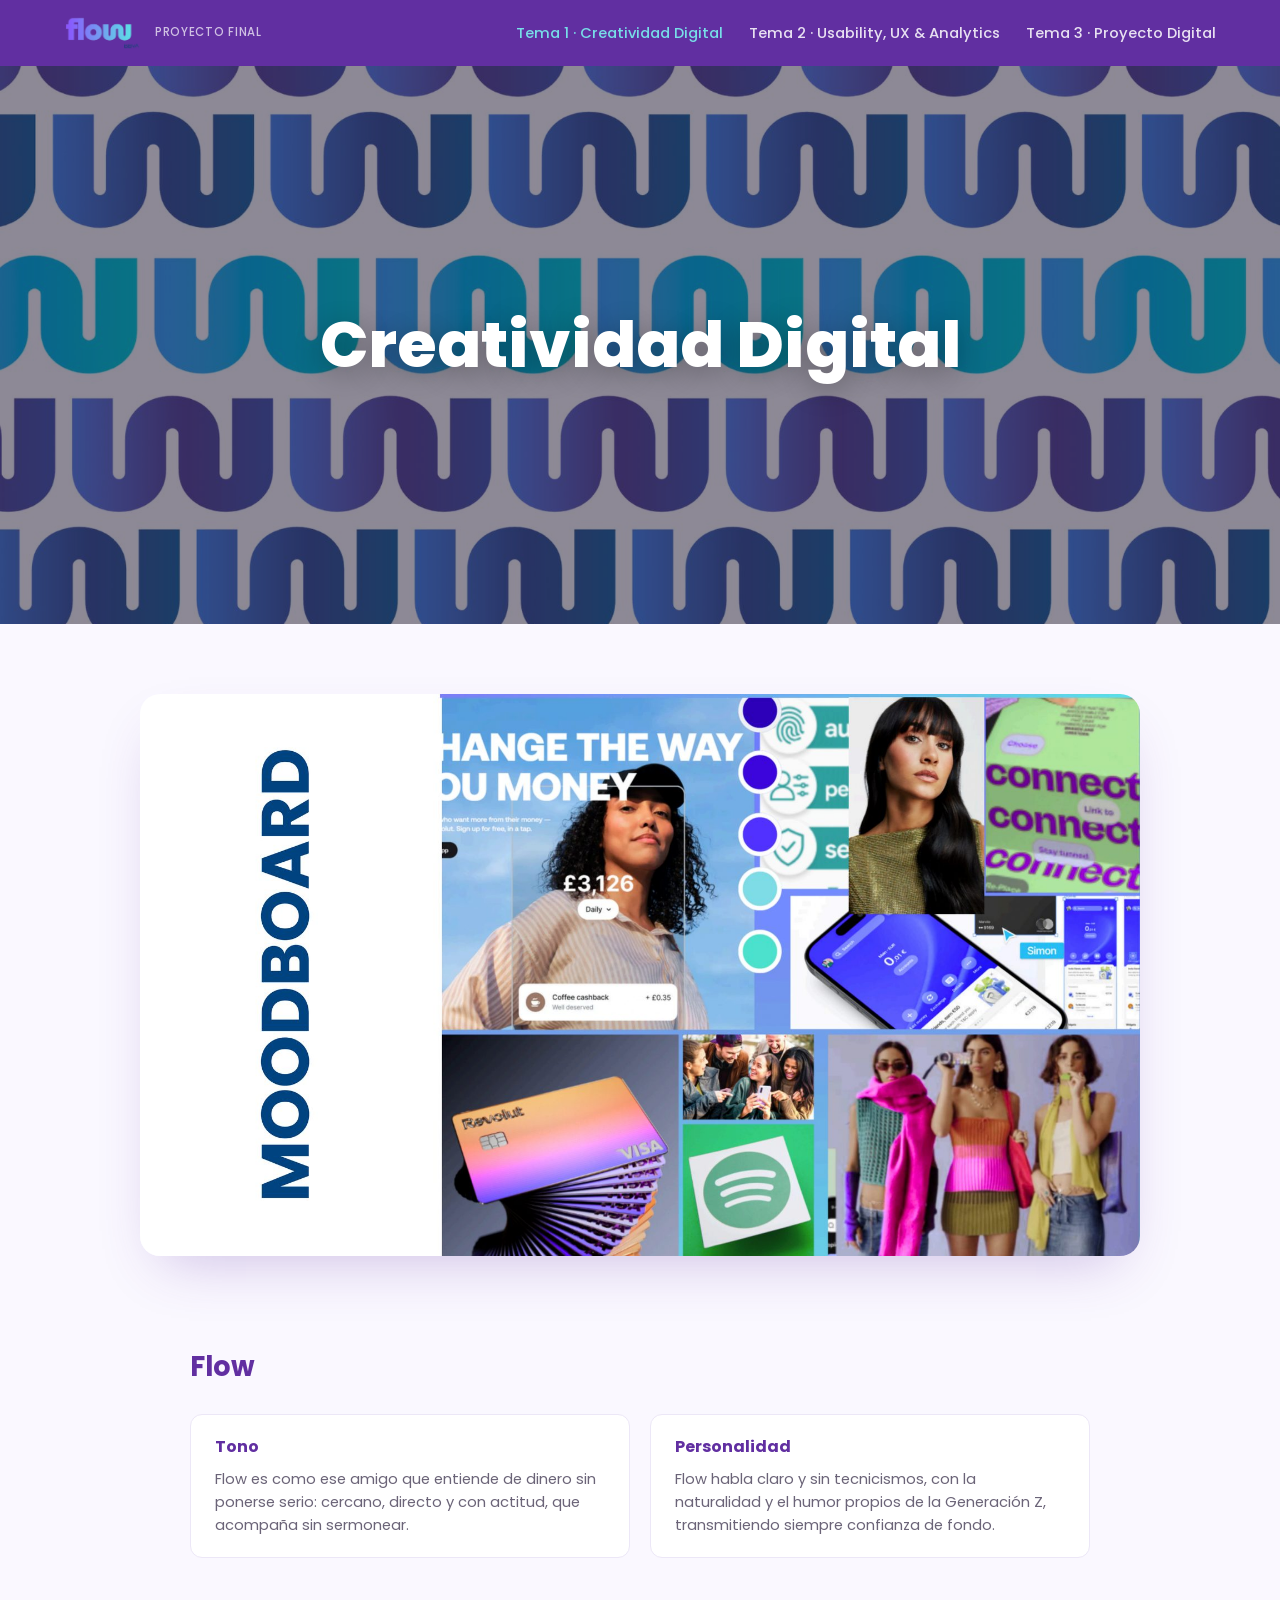
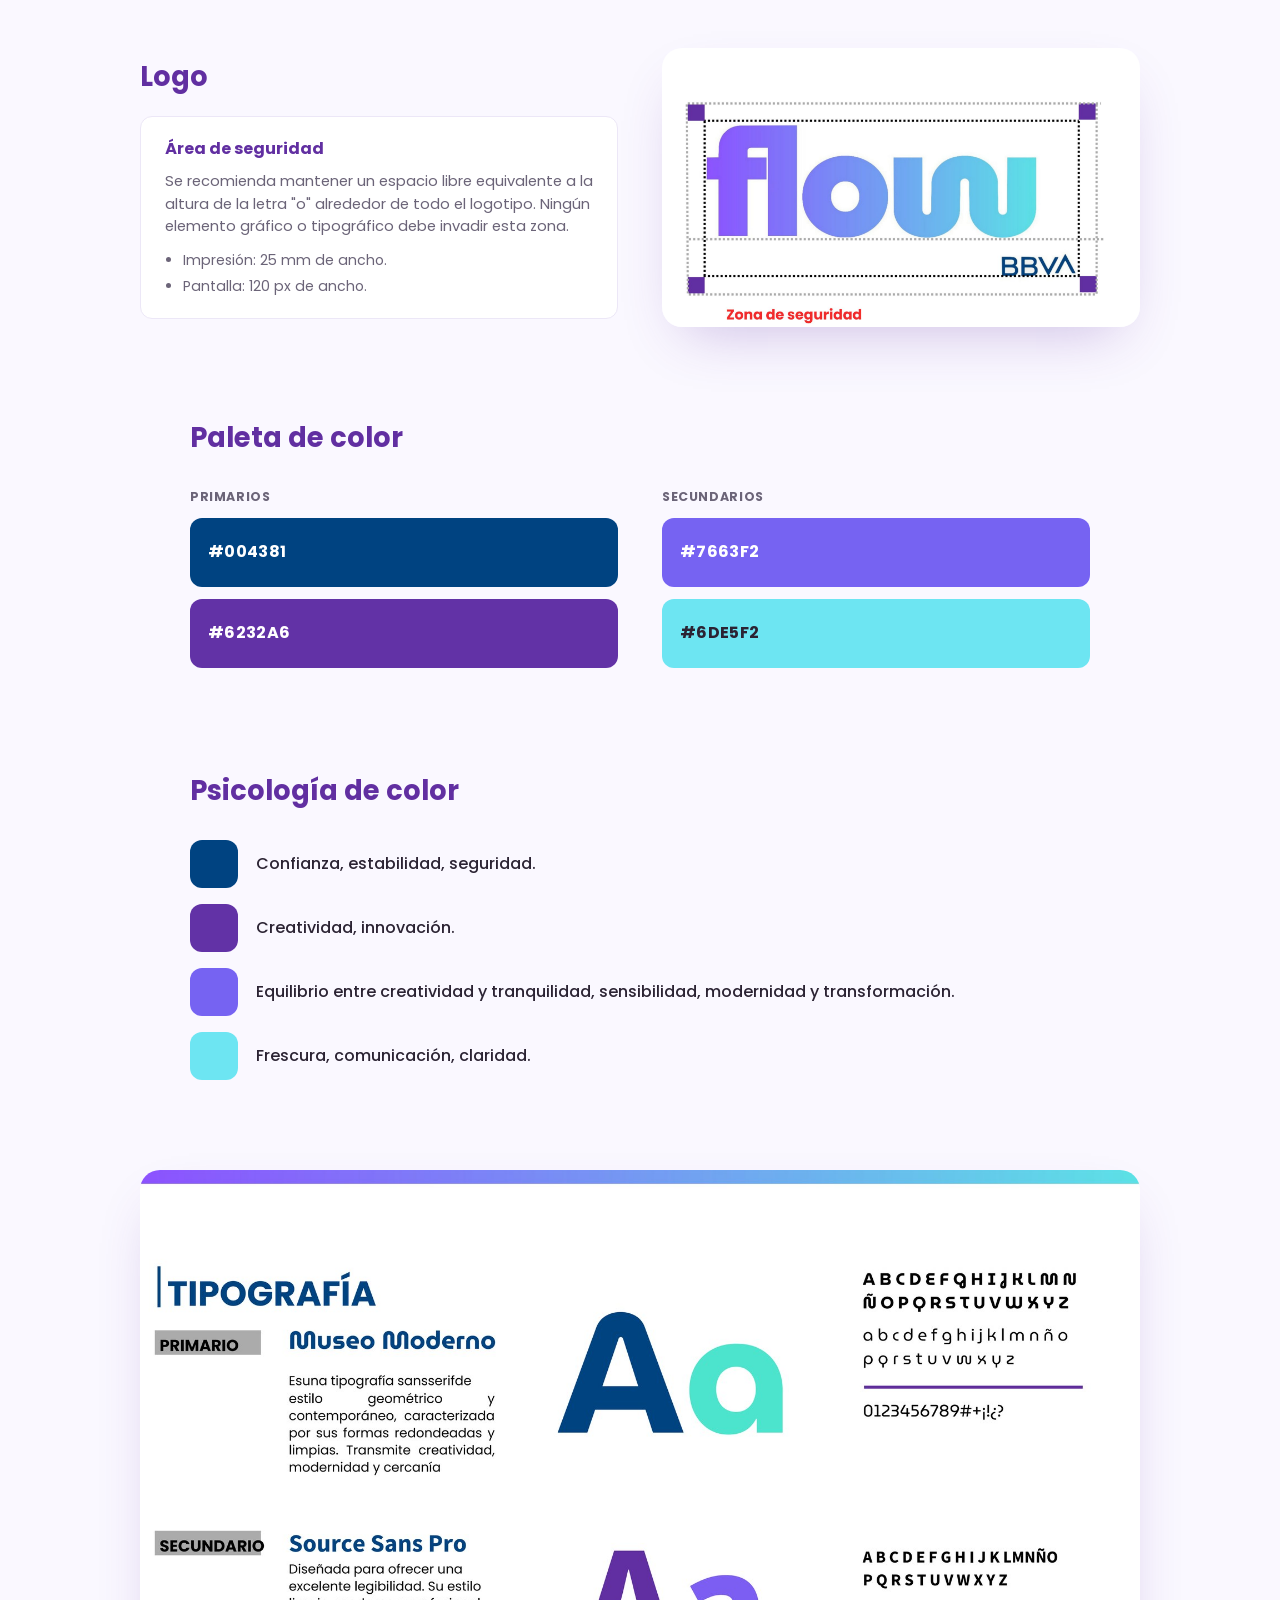
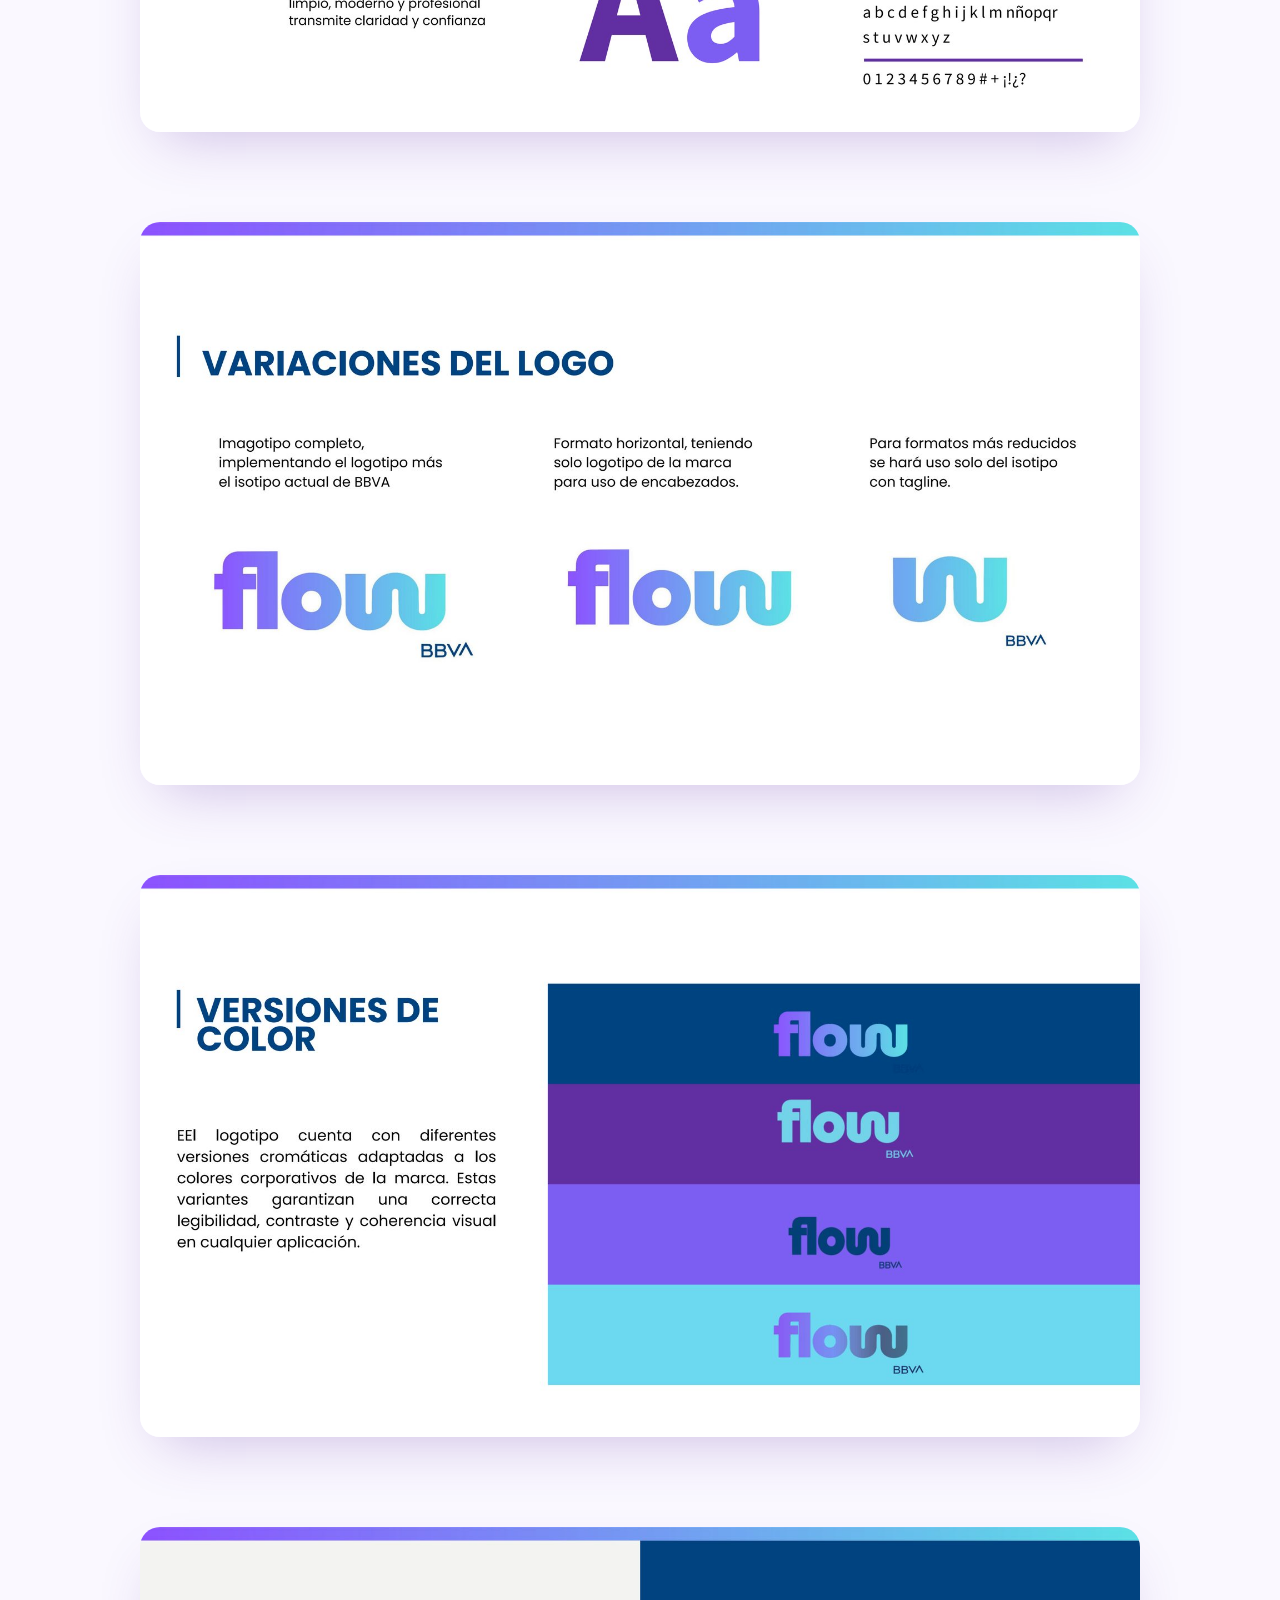
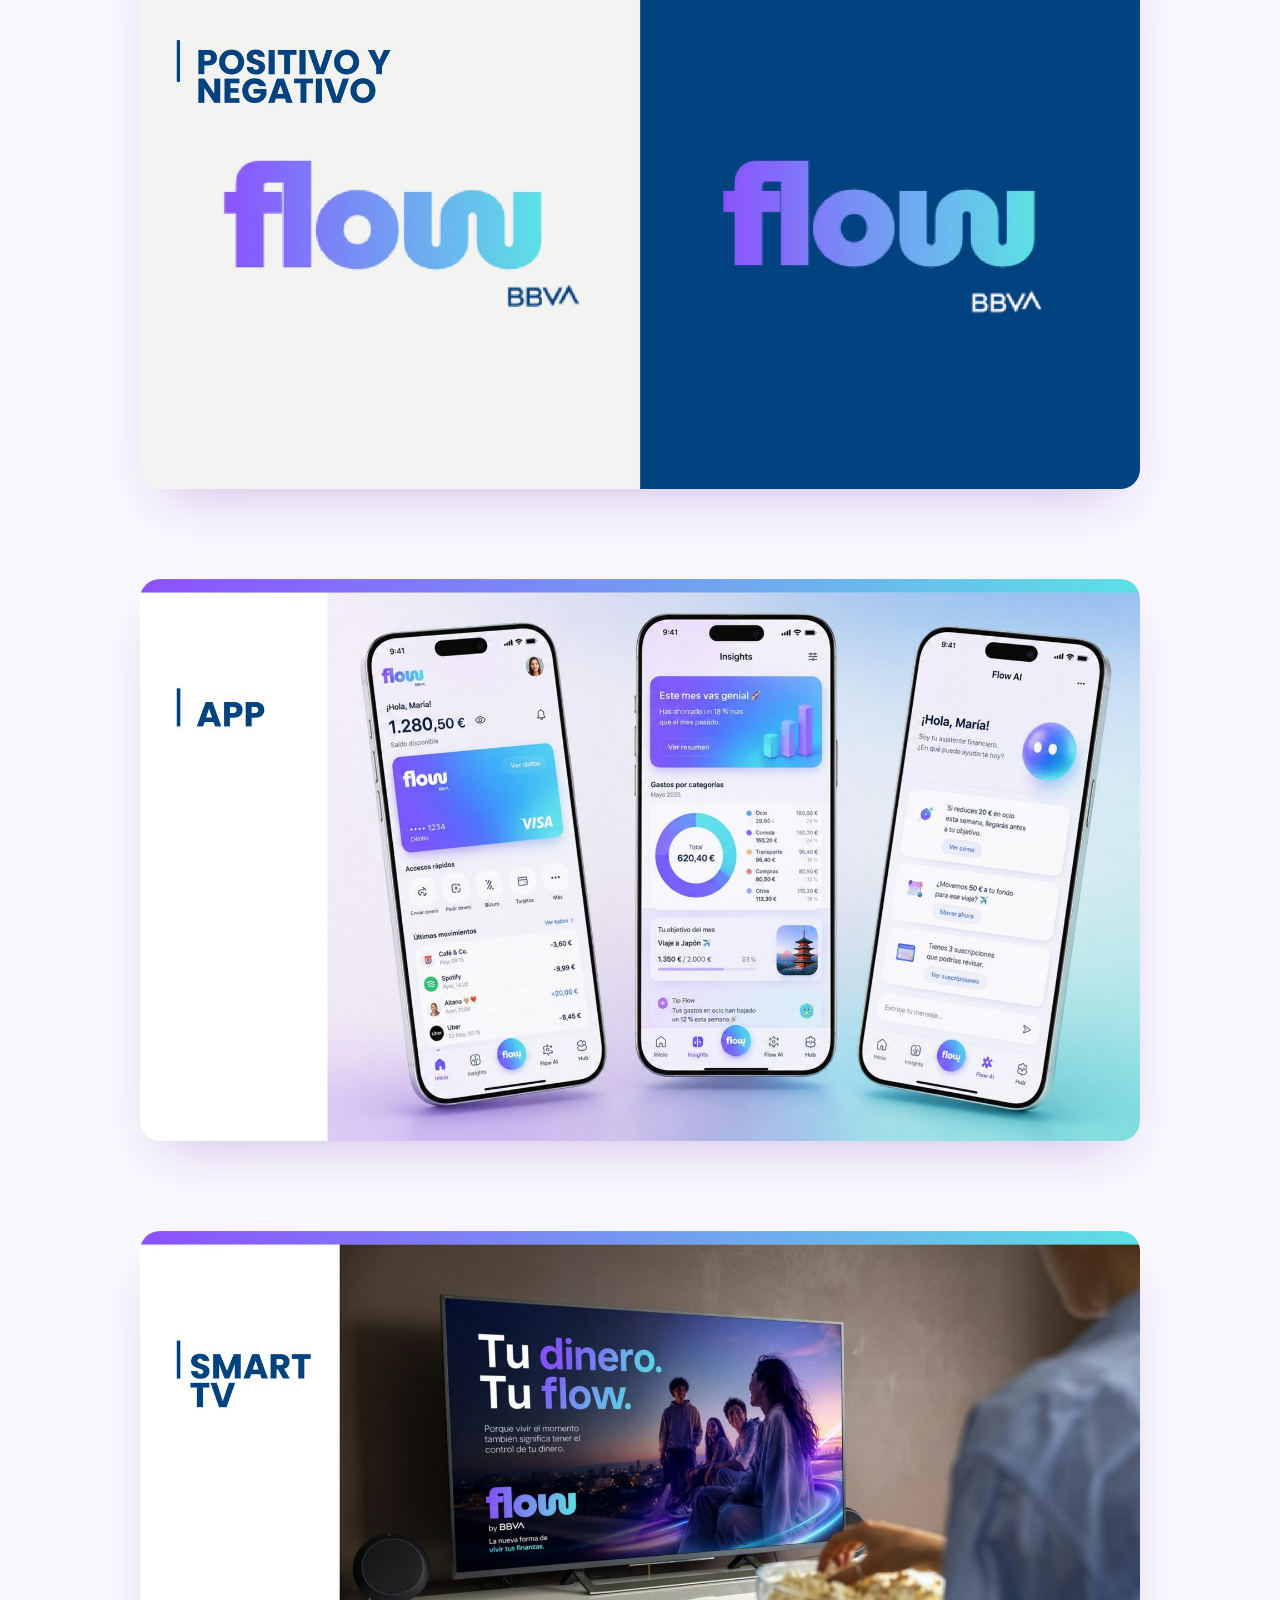
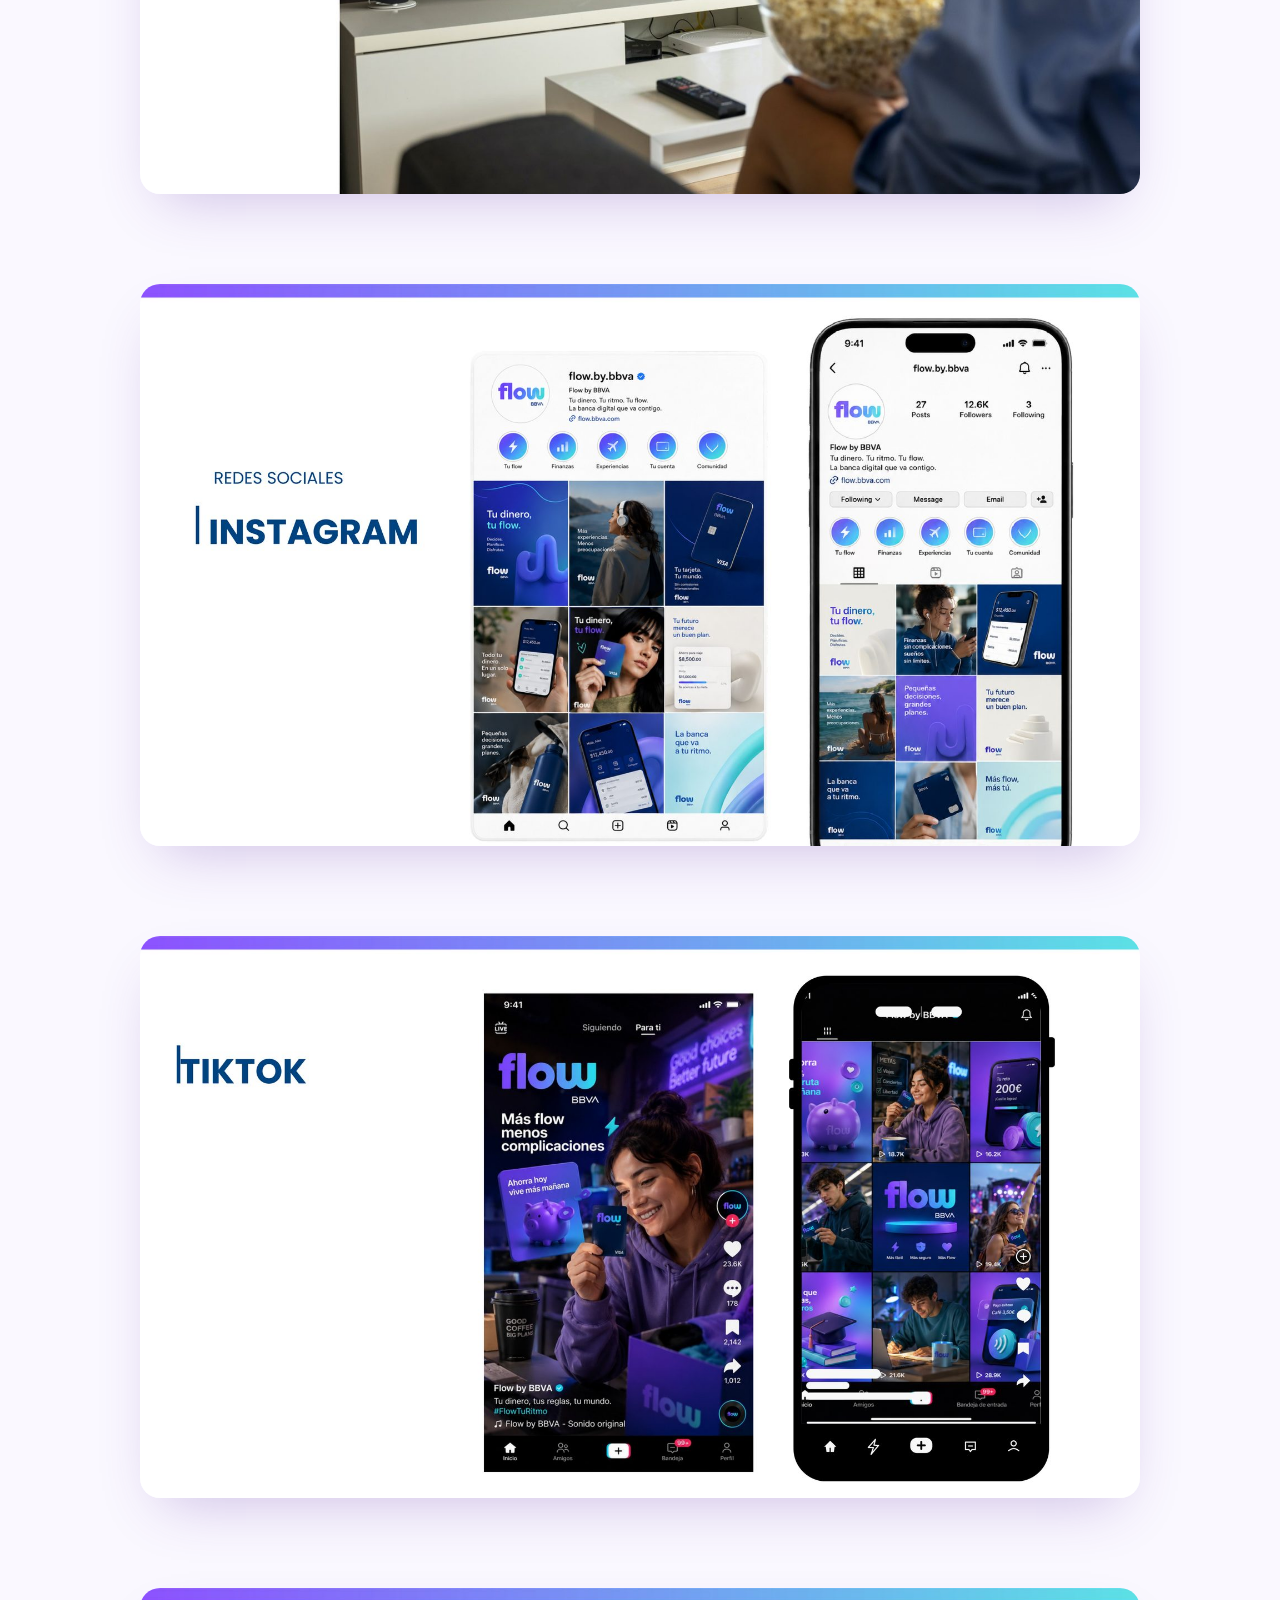
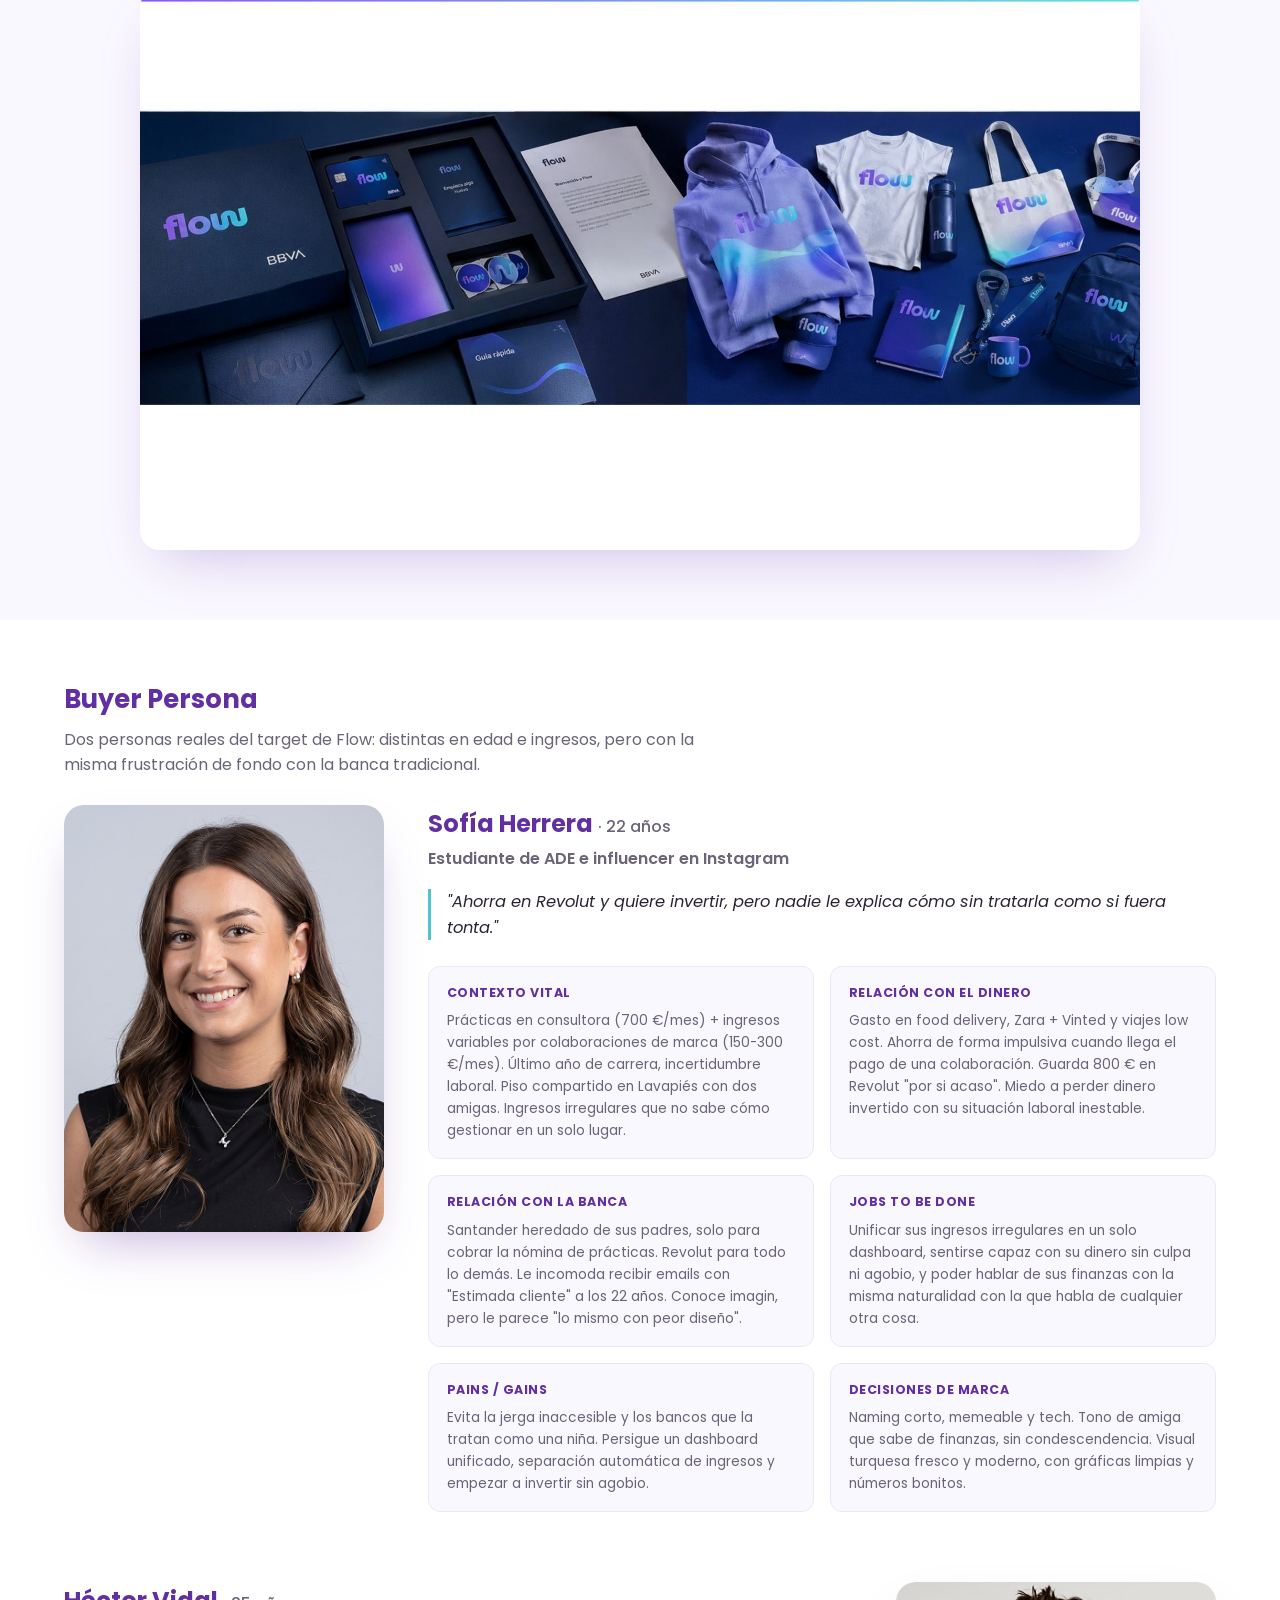
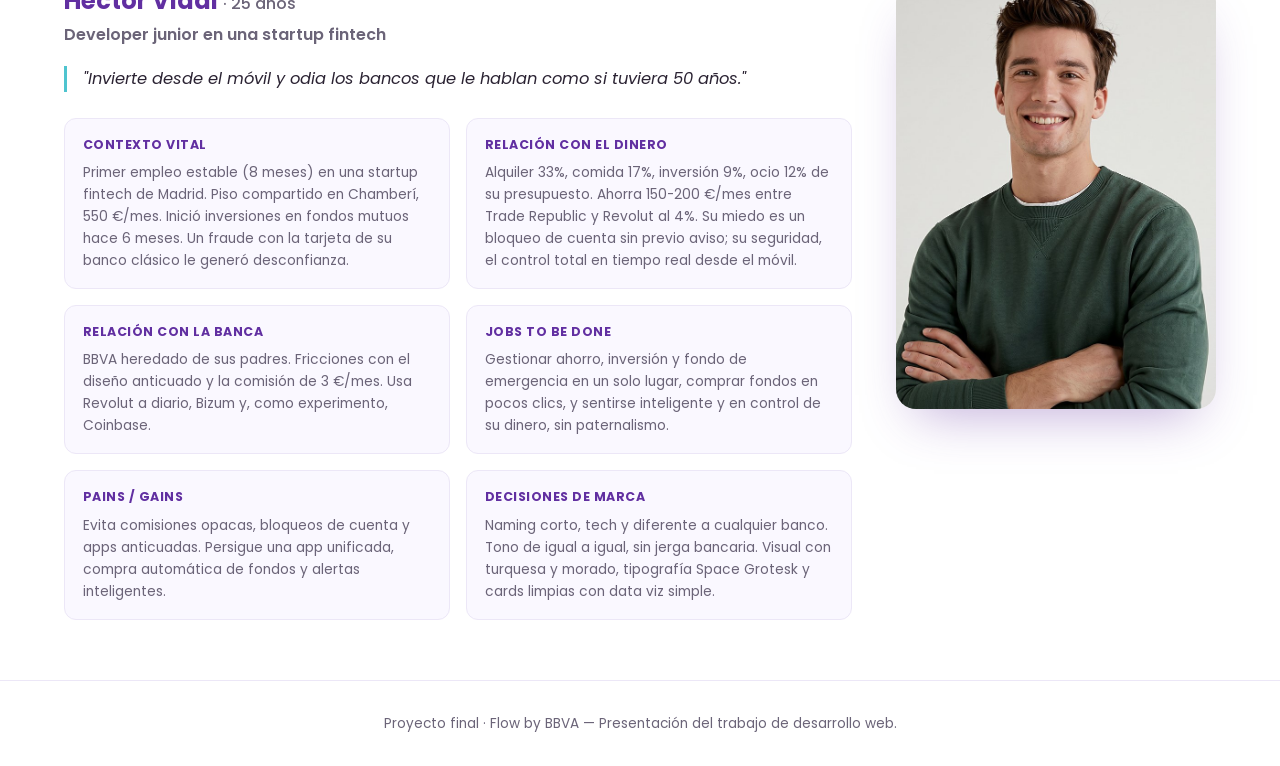
==== commit 96f900a0: "Reemplaza la sección de Tipografía por la diapositiva completa del manual de marca Co-Authored-By: C" ====
--- a/tema1.html
+++ b/tema1.html
@@ -8,7 +8,7 @@
   <link rel="preconnect" href="https://fonts.googleapis.com">
   <link rel="preconnect" href="https://fonts.gstatic.com" crossorigin>
   <link href="https://fonts.googleapis.com/css2?family=Museo+Moderno:wght@600;700&family=Poppins:wght@400;500;600;700;800&family=Source+Sans+3:wght@400;600;700&display=swap" rel="stylesheet">
-  <link rel="stylesheet" href="assets/css/style.css?v=4">
+  <link rel="stylesheet" href="assets/css/style.css?v=5">
 </head>
 <body>
 
@@ -100,17 +100,8 @@
         </div>
 
         <!-- 6. Tipografía -->
-        <div class="brand-slide">
-          <span class="brand-slide-kicker">Tipografía</span>
-          <img src="assets/images/brand-museo-moderno-specimen.jpg" alt="Especimen tipográfico Museo Moderno, tal como aparece en el manual de marca" class="brand-slide-img" style="margin-bottom:24px;">
-          <div class="type-specimen-grid" style="grid-template-columns:1fr;">
-            <div class="type-specimen">
-              <span class="type-tag">Secundario</span>
-              <h3 class="type-name" style="font-family:'Source Sans 3', sans-serif;">Source Sans Pro</h3>
-              <p class="type-desc">Diseñada para ofrecer una excelente legibilidad. Su estilo limpio, moderno y profesional transmite claridad y confianza.</p>
-              <p class="type-sample" style="font-family:'Source Sans 3', sans-serif;">Aa Bb Cc — 0123456789</p>
-            </div>
-          </div>
+        <div class="brand-slide brand-slide--image">
+          <img src="assets/images/brand-tipografia-full.jpg" alt="Tipografía Museo Moderno y Source Sans Pro, tal como aparecen en el manual de marca" class="brand-slide-img">
         </div>
 
         <!-- 7. Variaciones del logo -->
@@ -250,6 +241,6 @@
     </div>
   </footer>
 
-  <script src="assets/js/main.js?v=4"></script>
+  <script src="assets/js/main.js?v=5"></script>
 </body>
 </html>
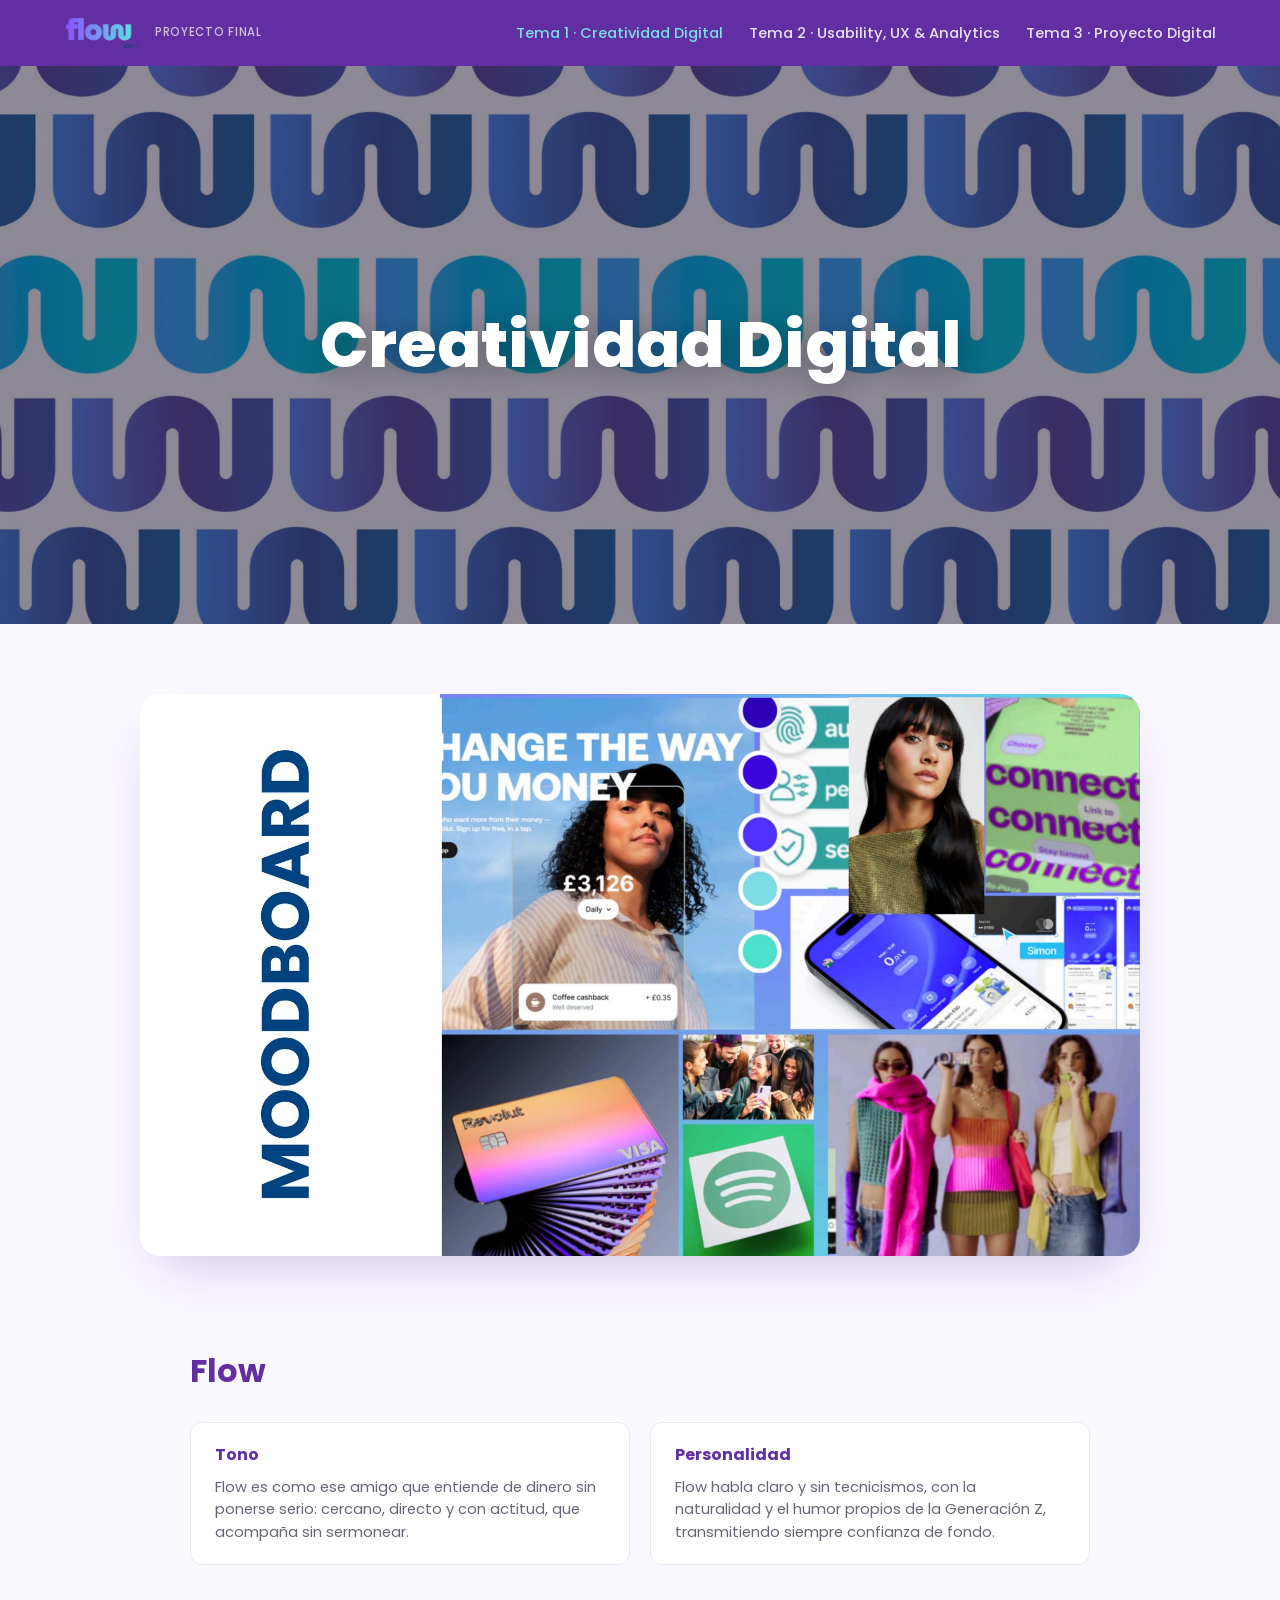
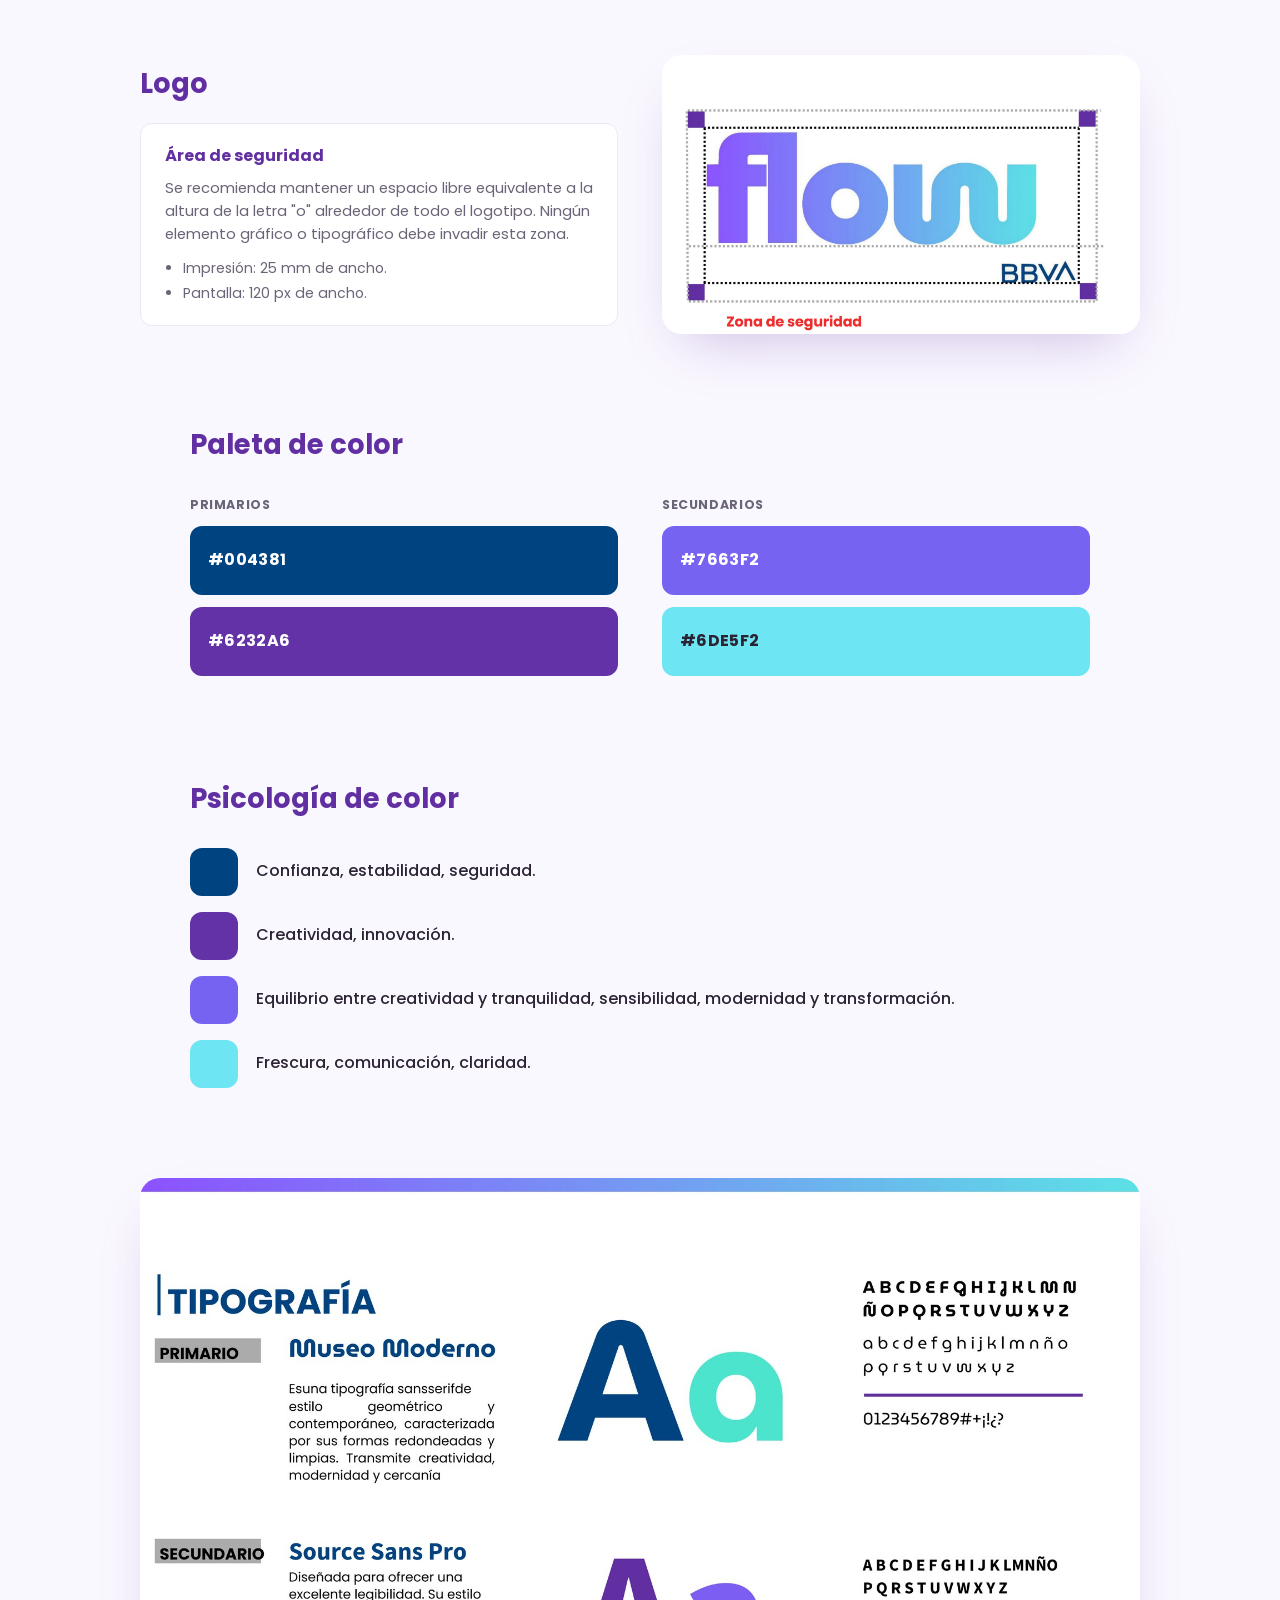
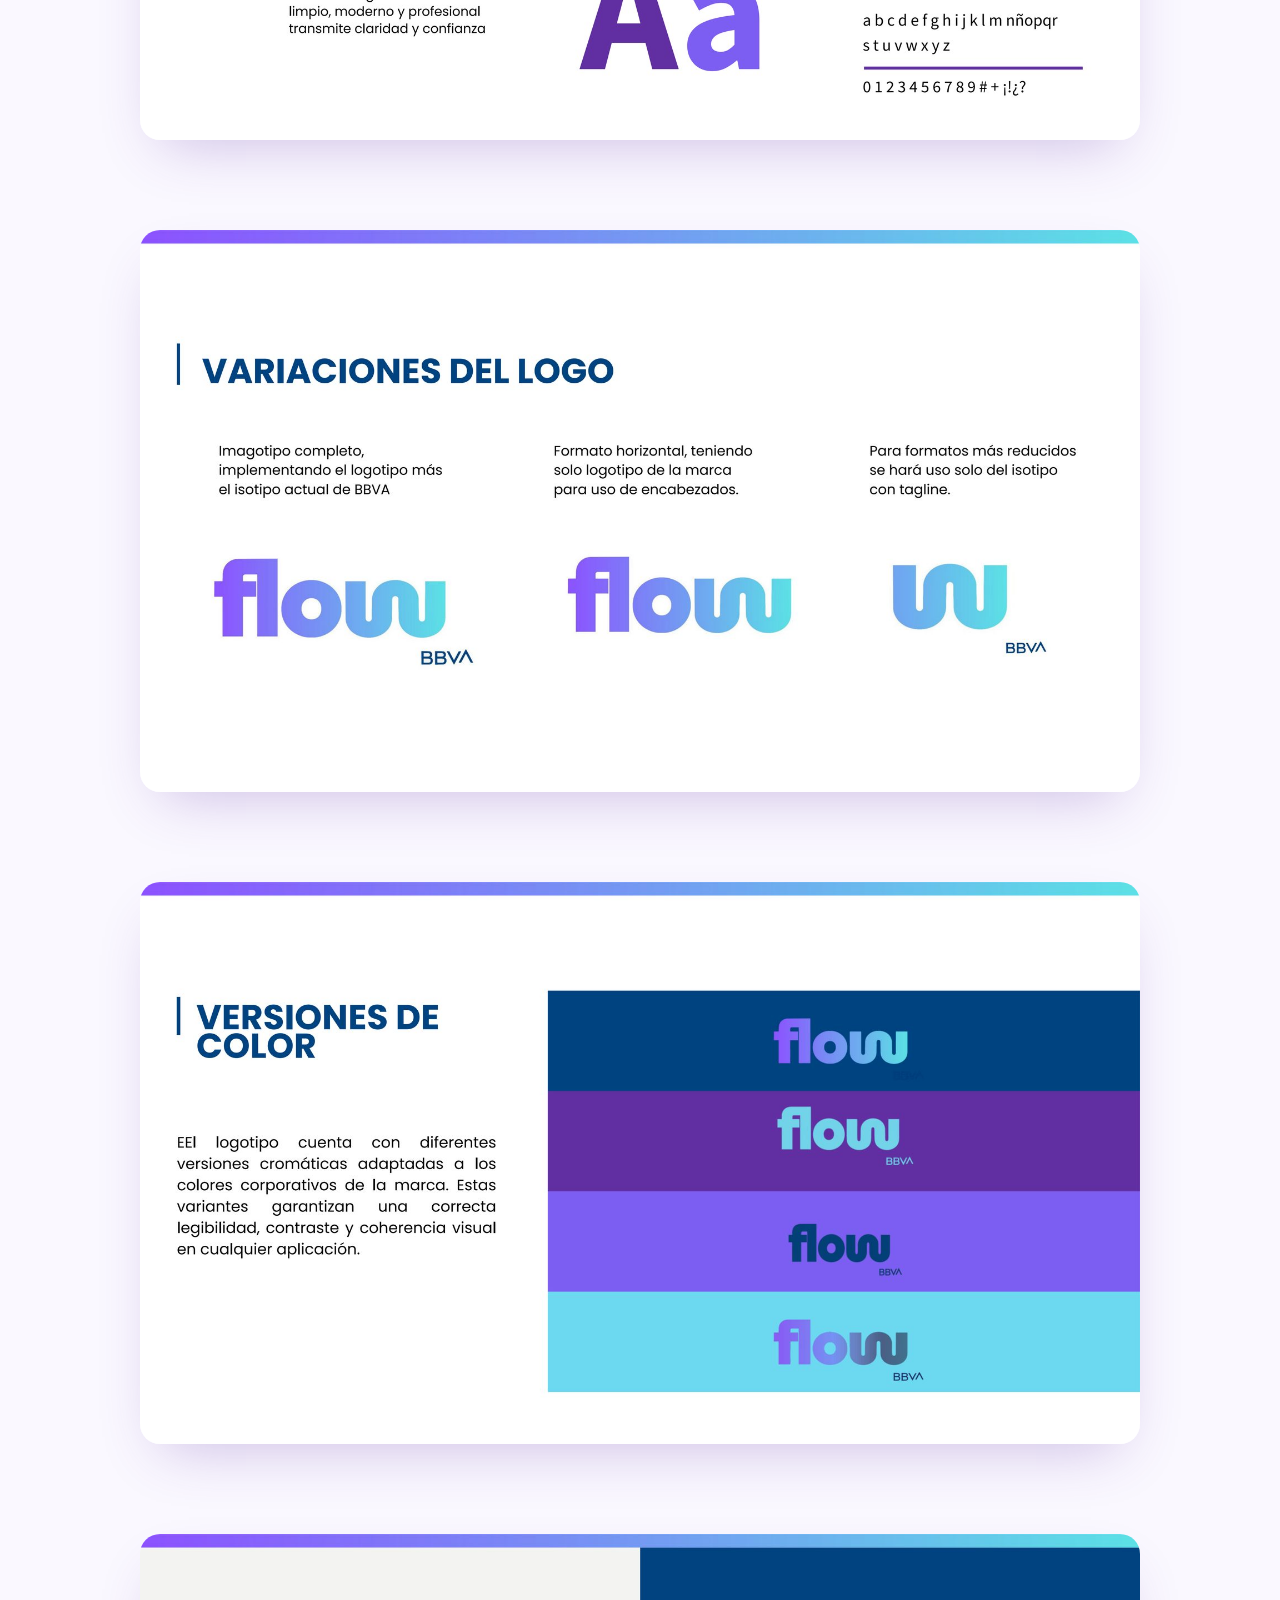
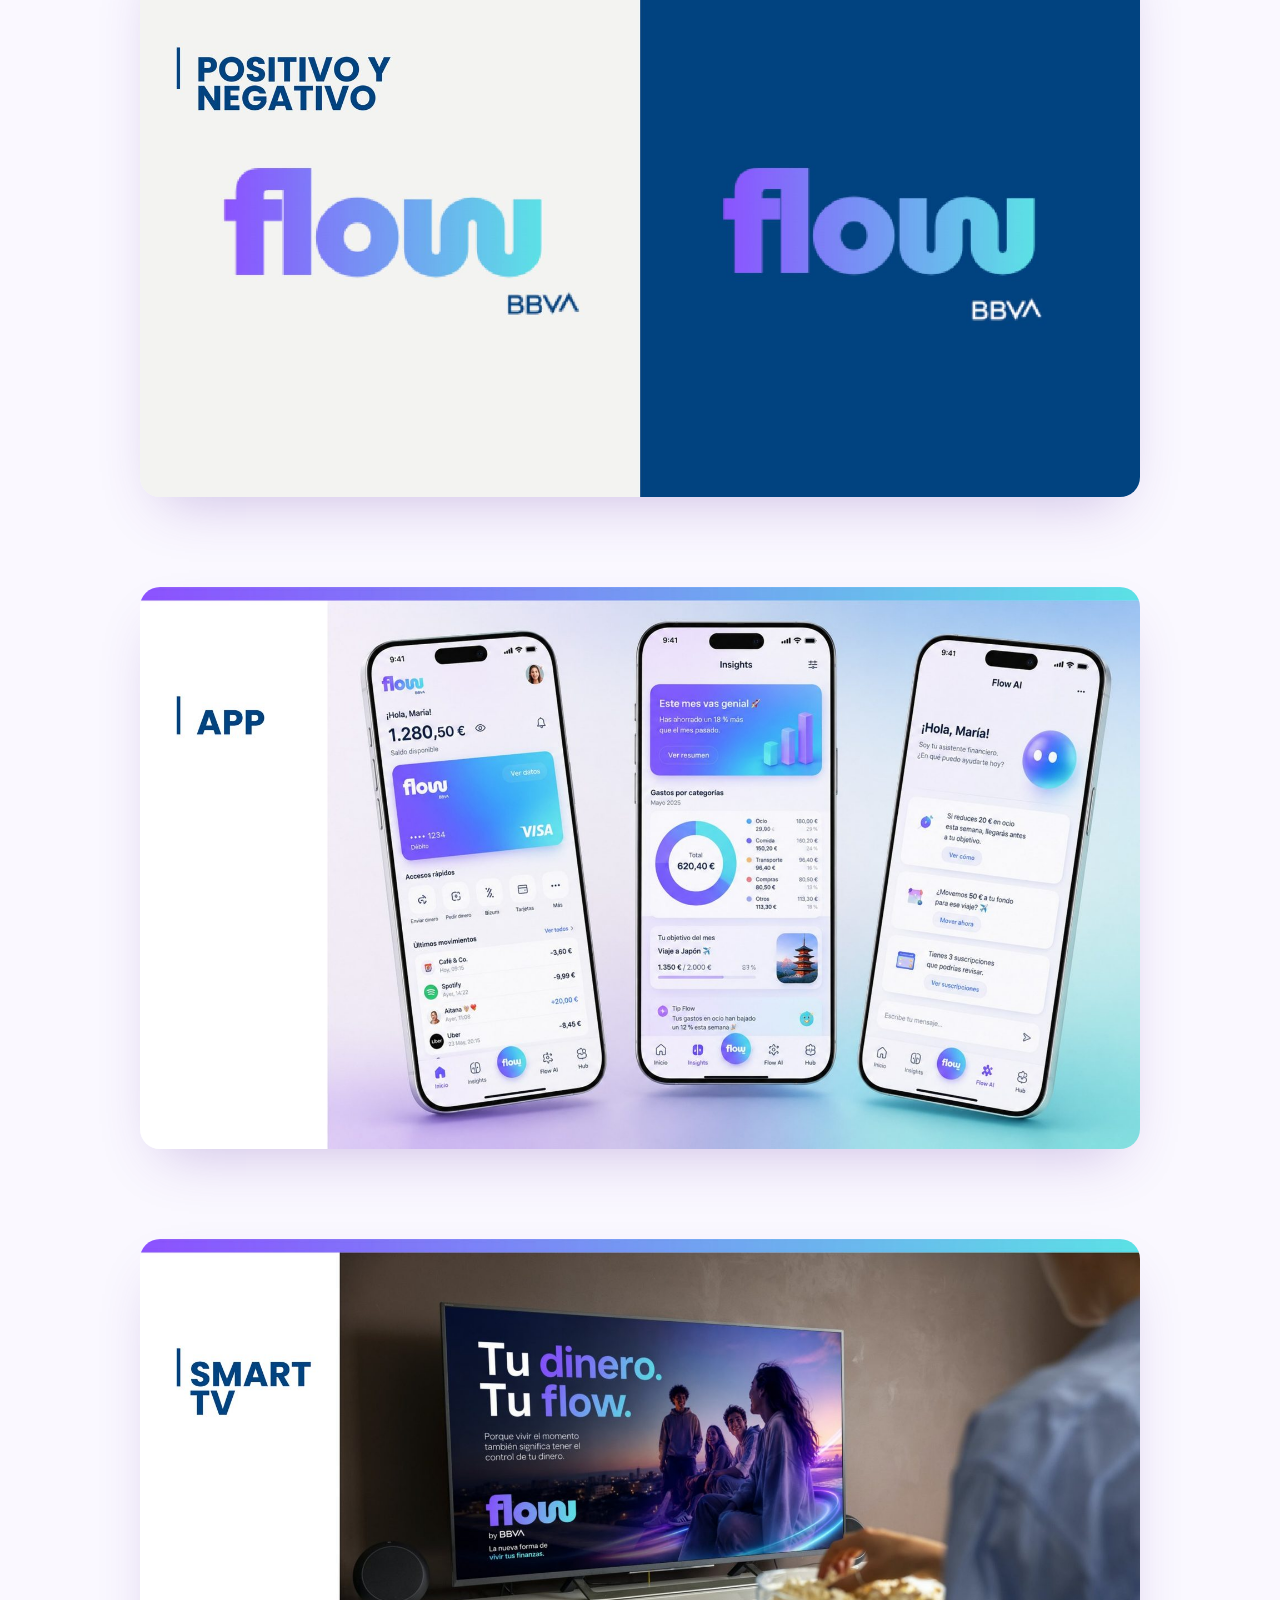
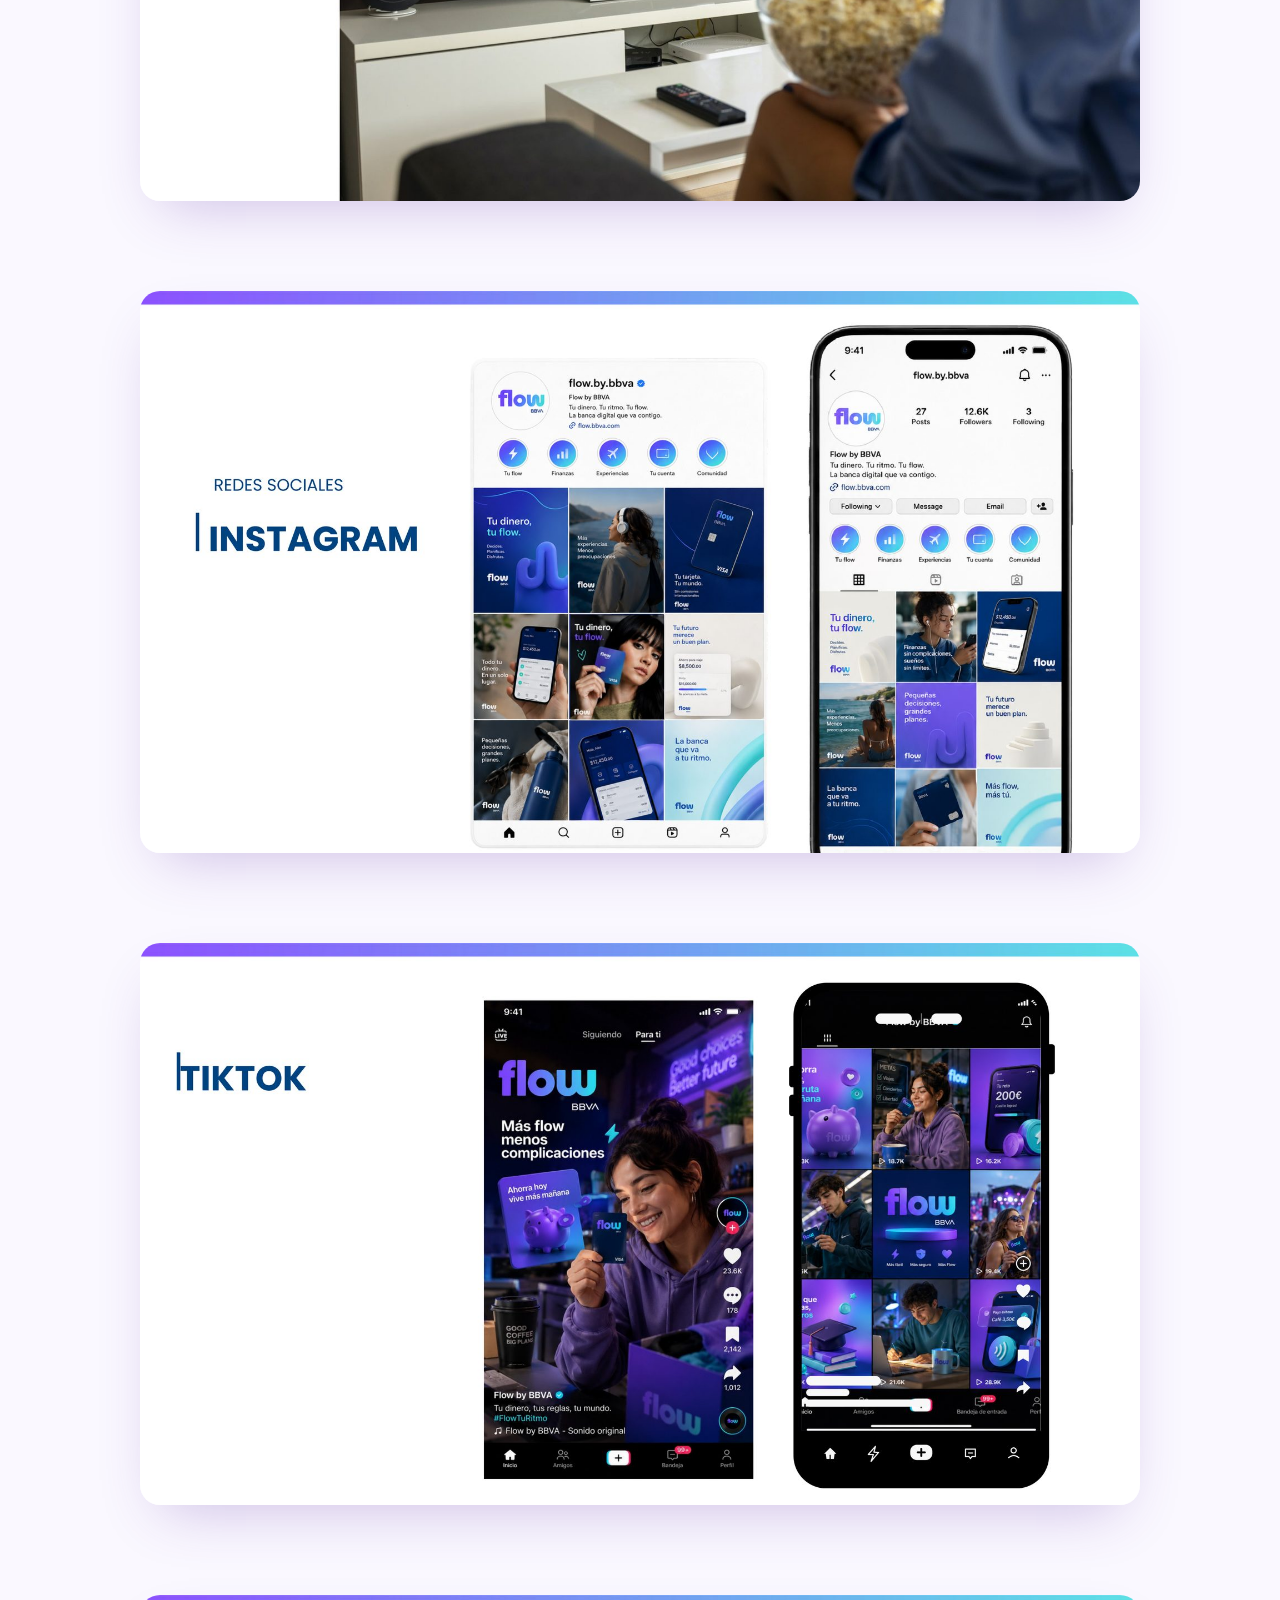
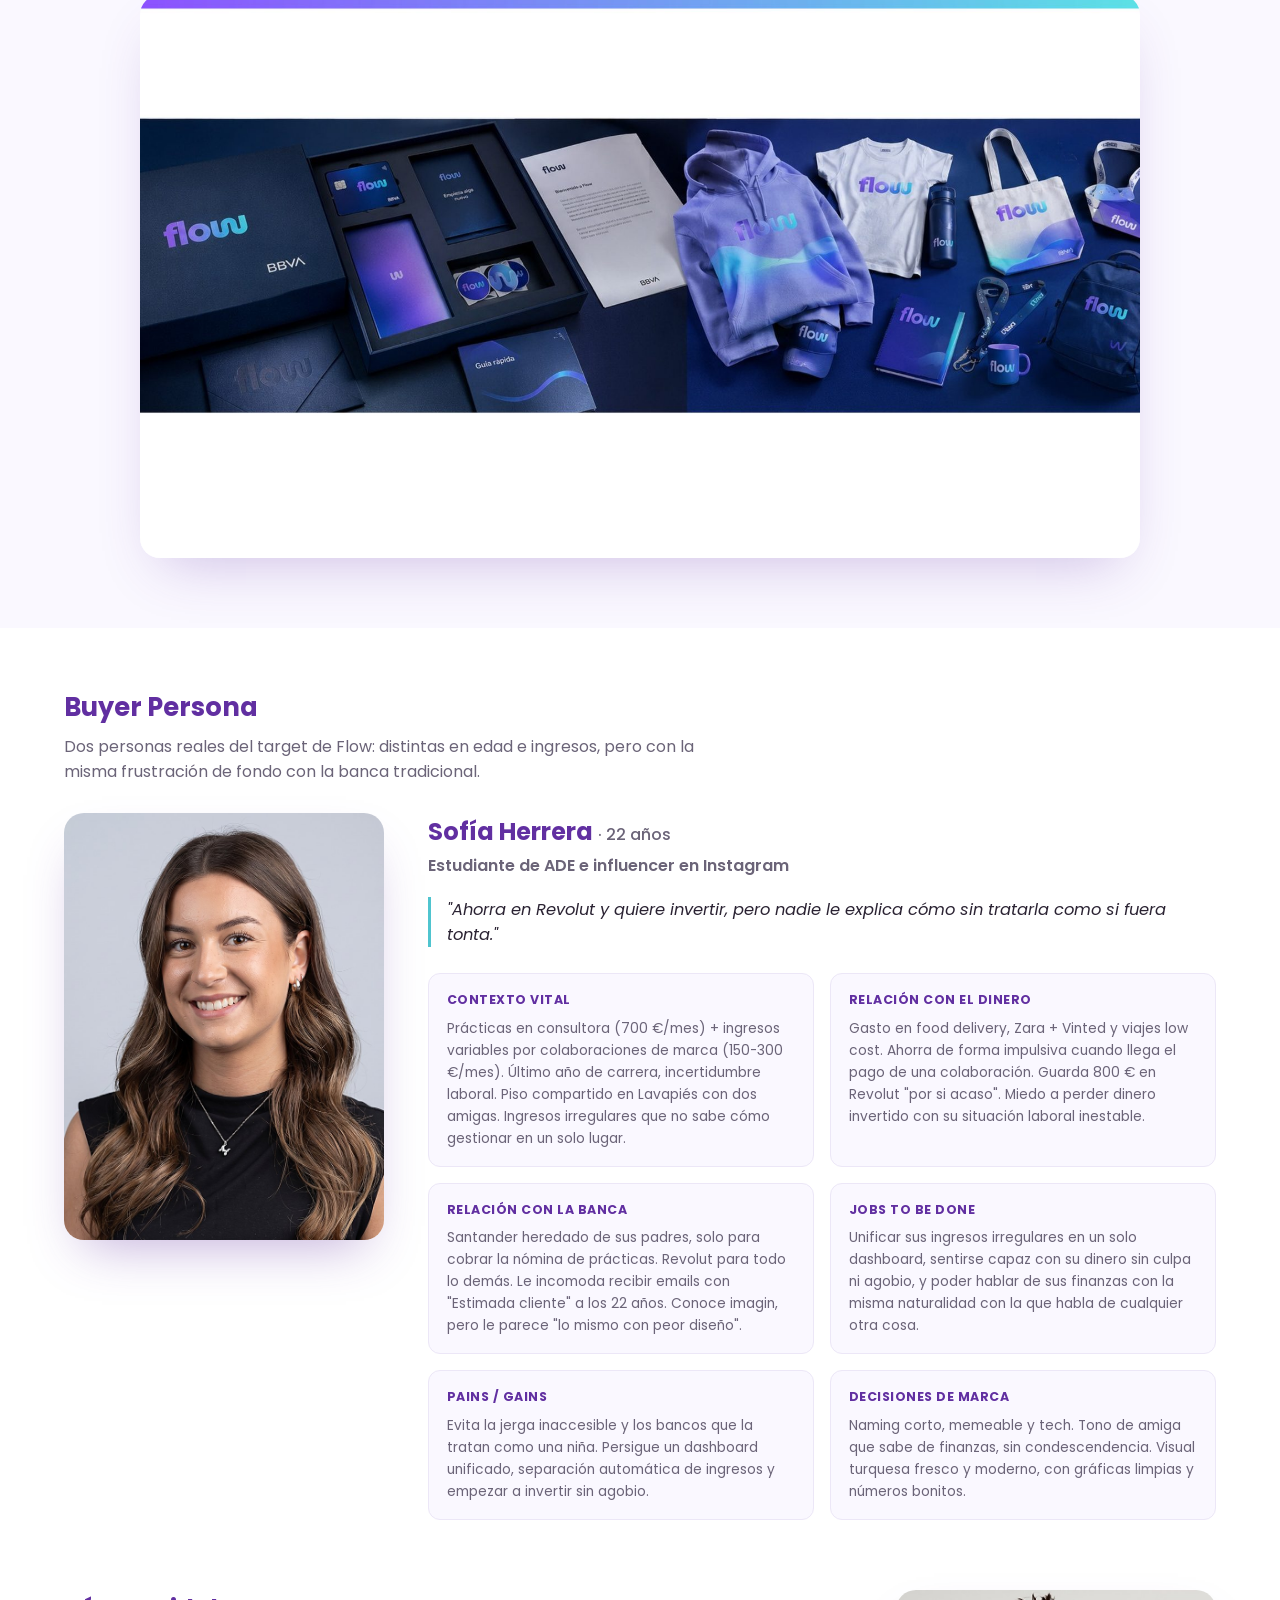
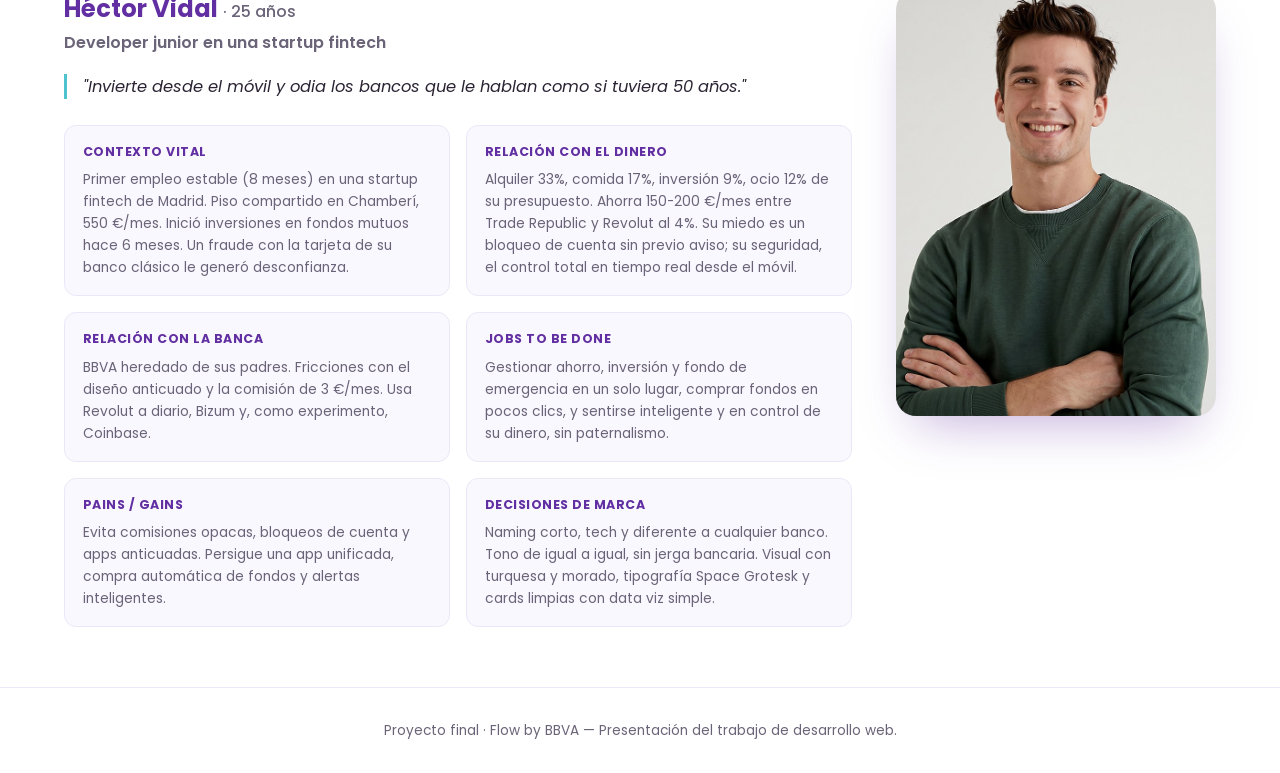
==== commit a4548cb2: "Ajusta el tamaño del título Flow para que se vea igual de grande que Logo Co-Authored-By: Claude Son" ====
--- a/tema1.html
+++ b/tema1.html
@@ -42,7 +42,7 @@
 
         <!-- 2. Naming, tono y personalidad -->
         <div class="brand-slide">
-          <span class="brand-slide-kicker">Flow</span>
+          <span class="brand-slide-kicker" style="font-size:2rem;">Flow</span>
           <div class="brand-slide-grid-2">
             <div class="brand-callout">
               <h4>Tono</h4>
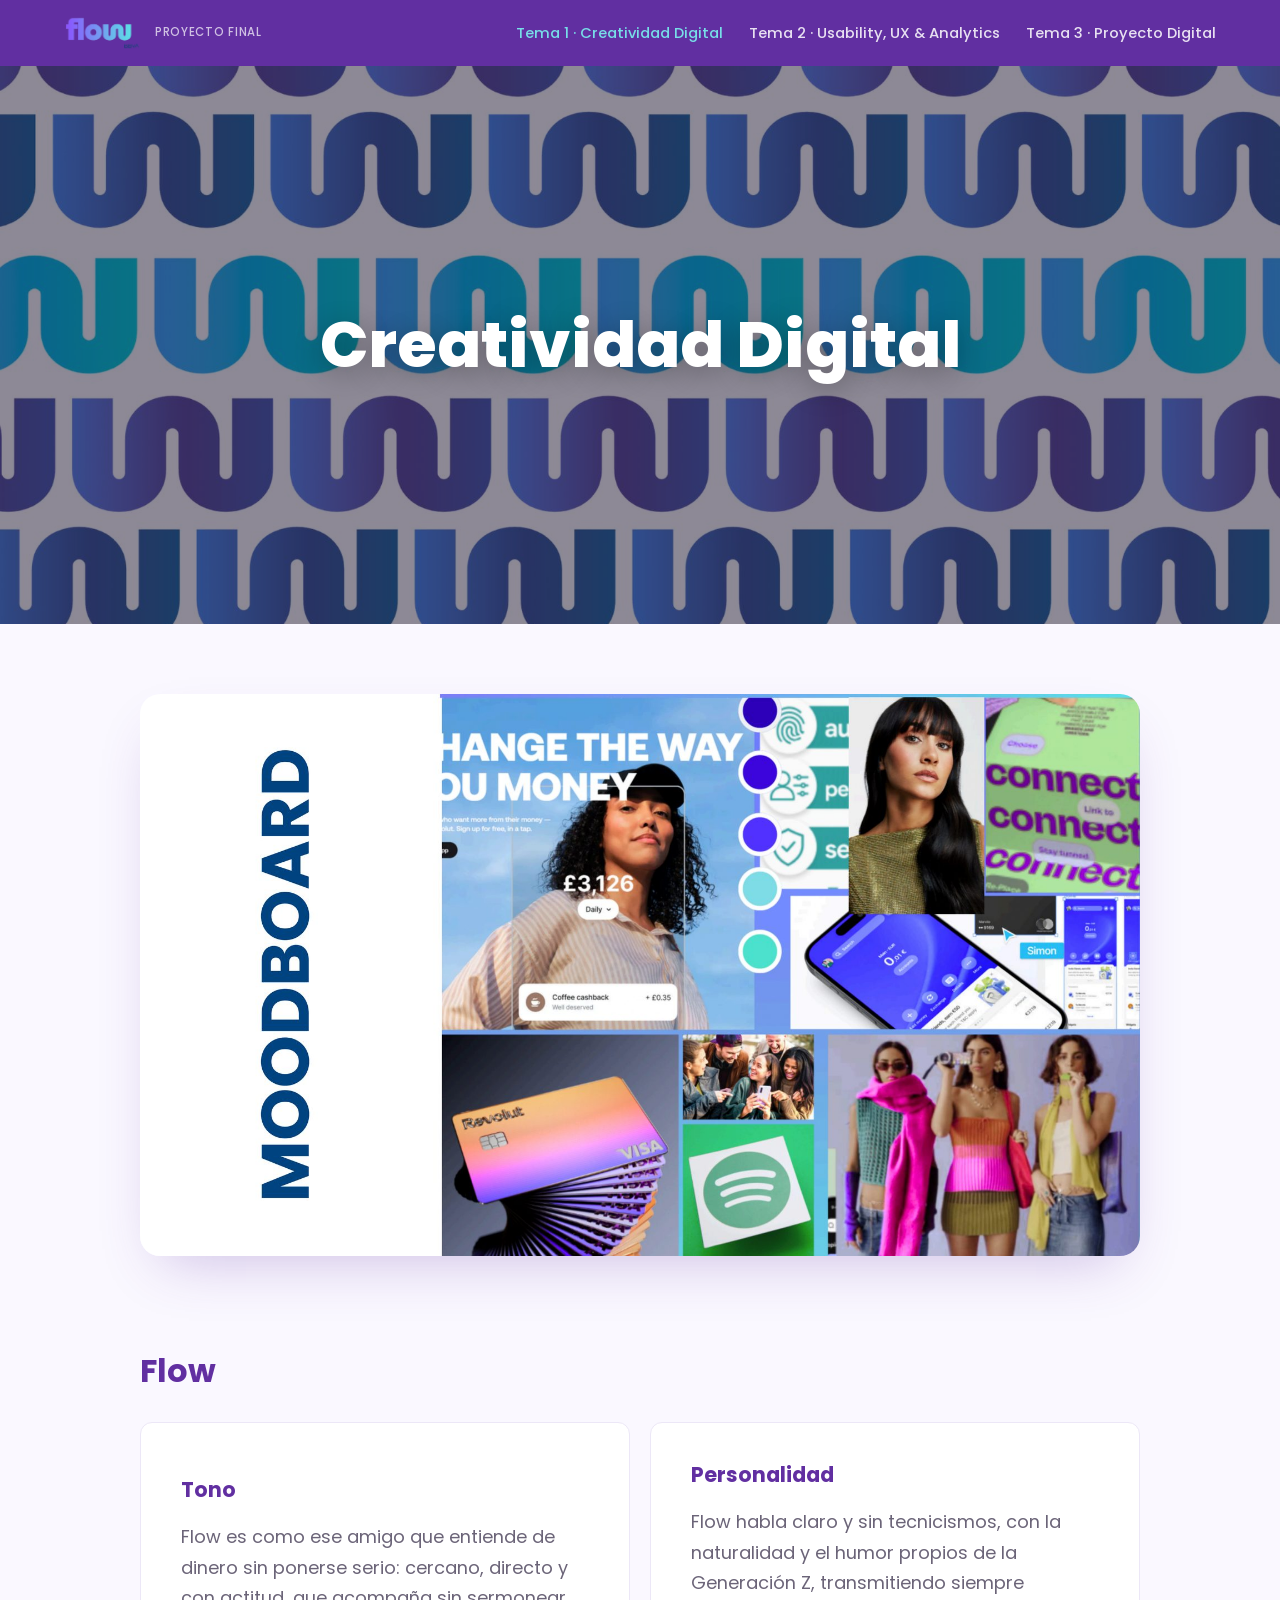
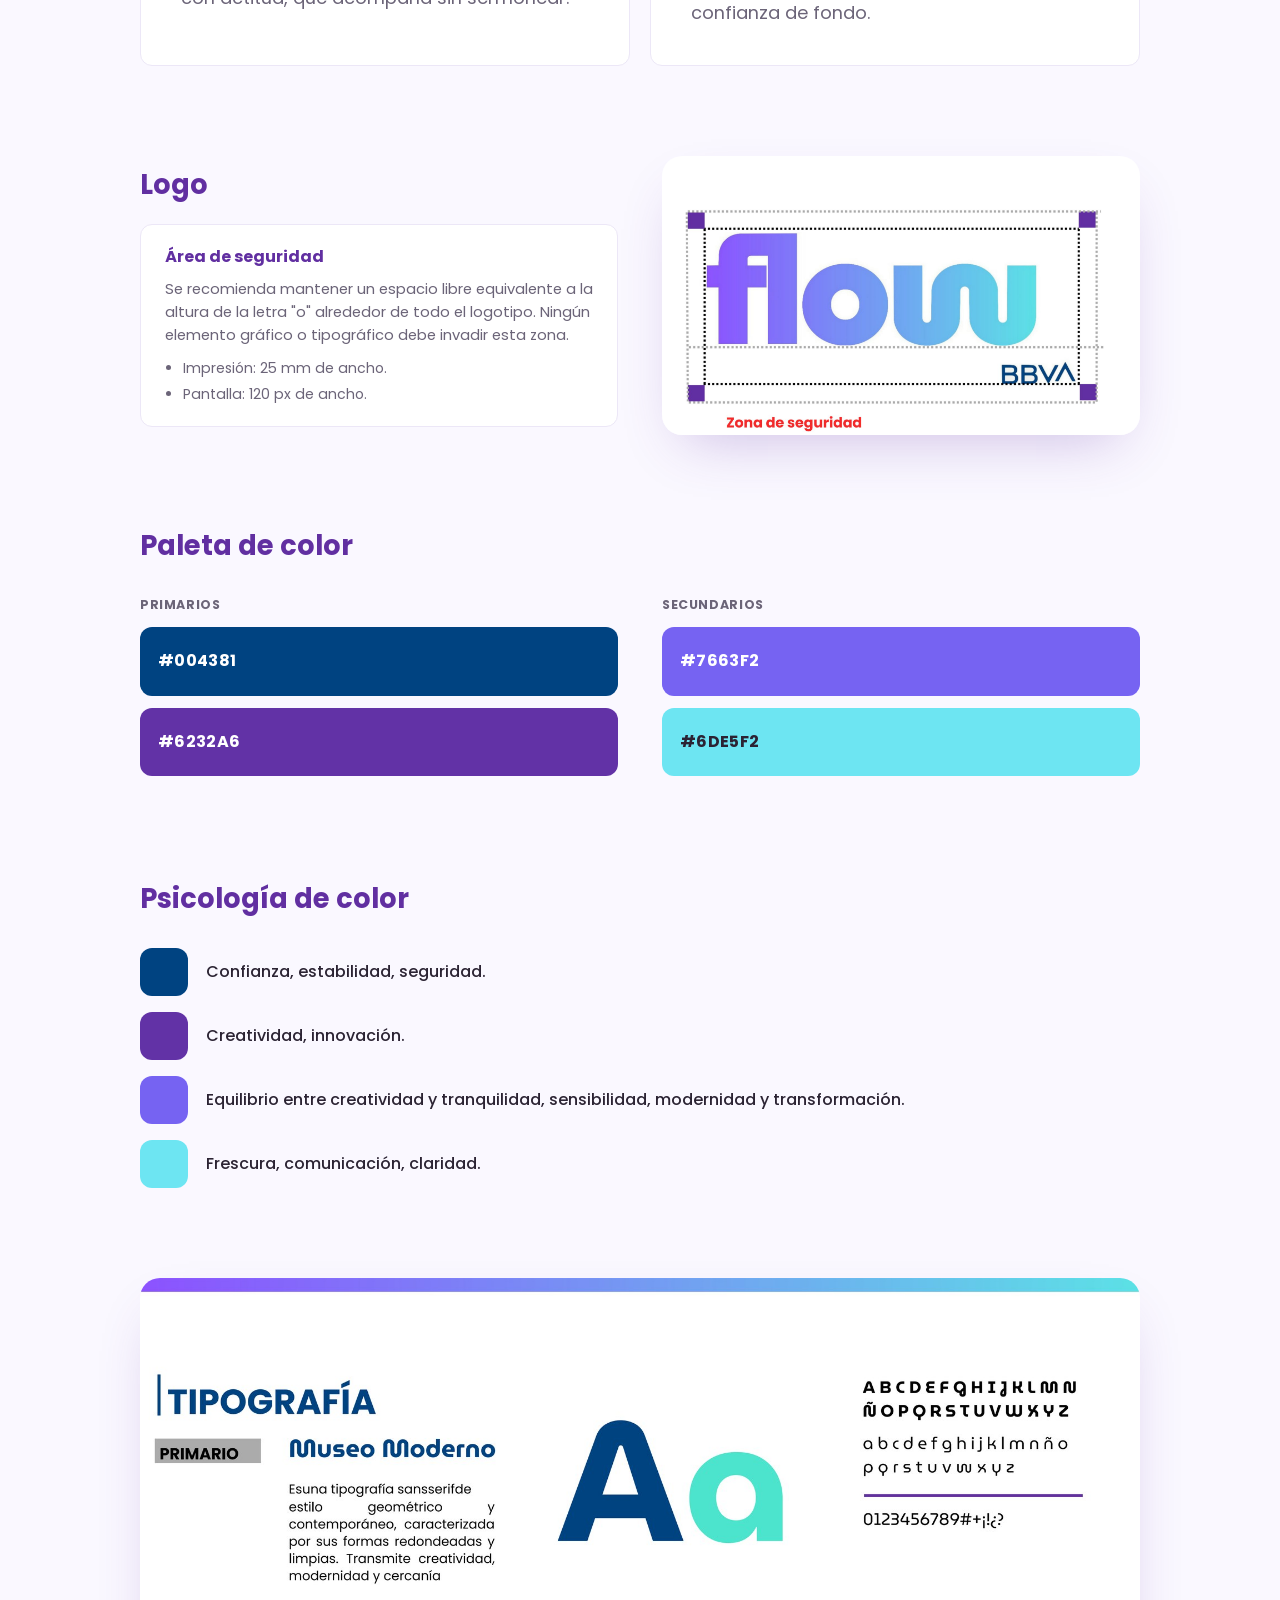
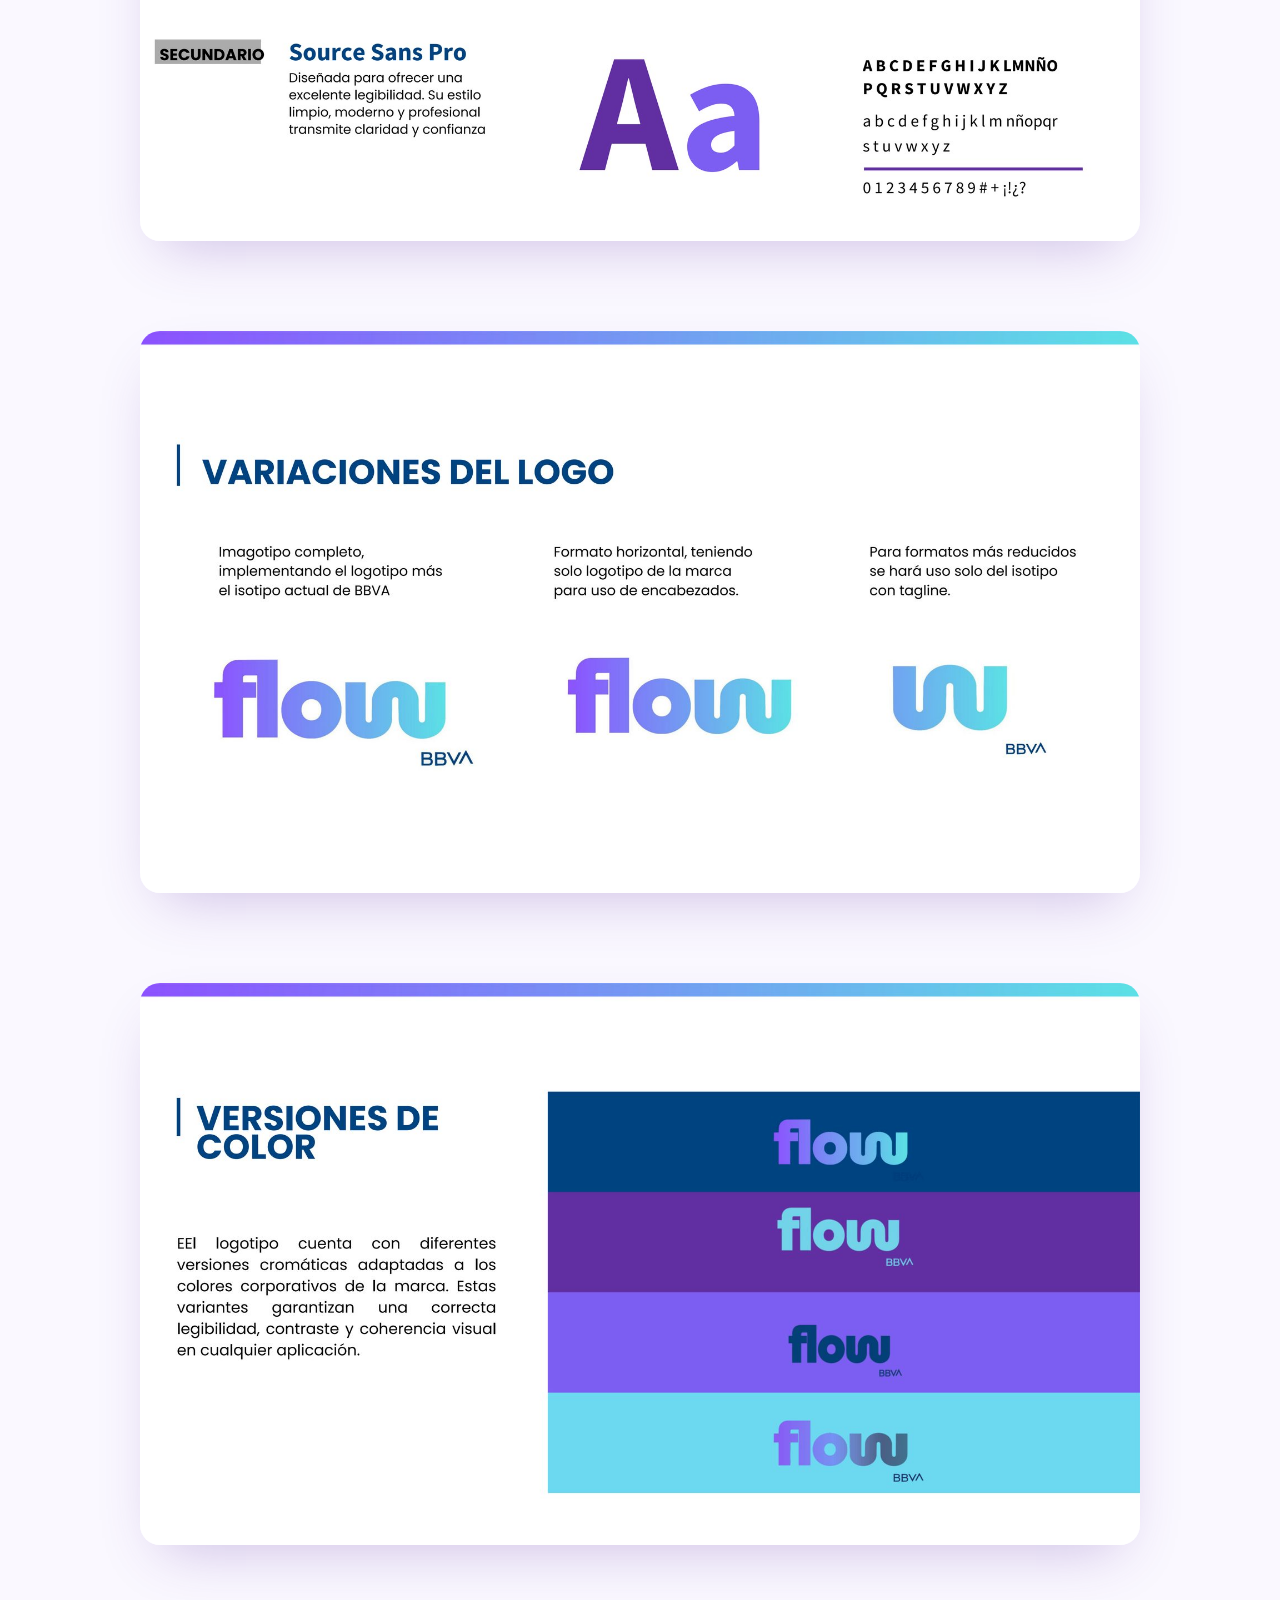
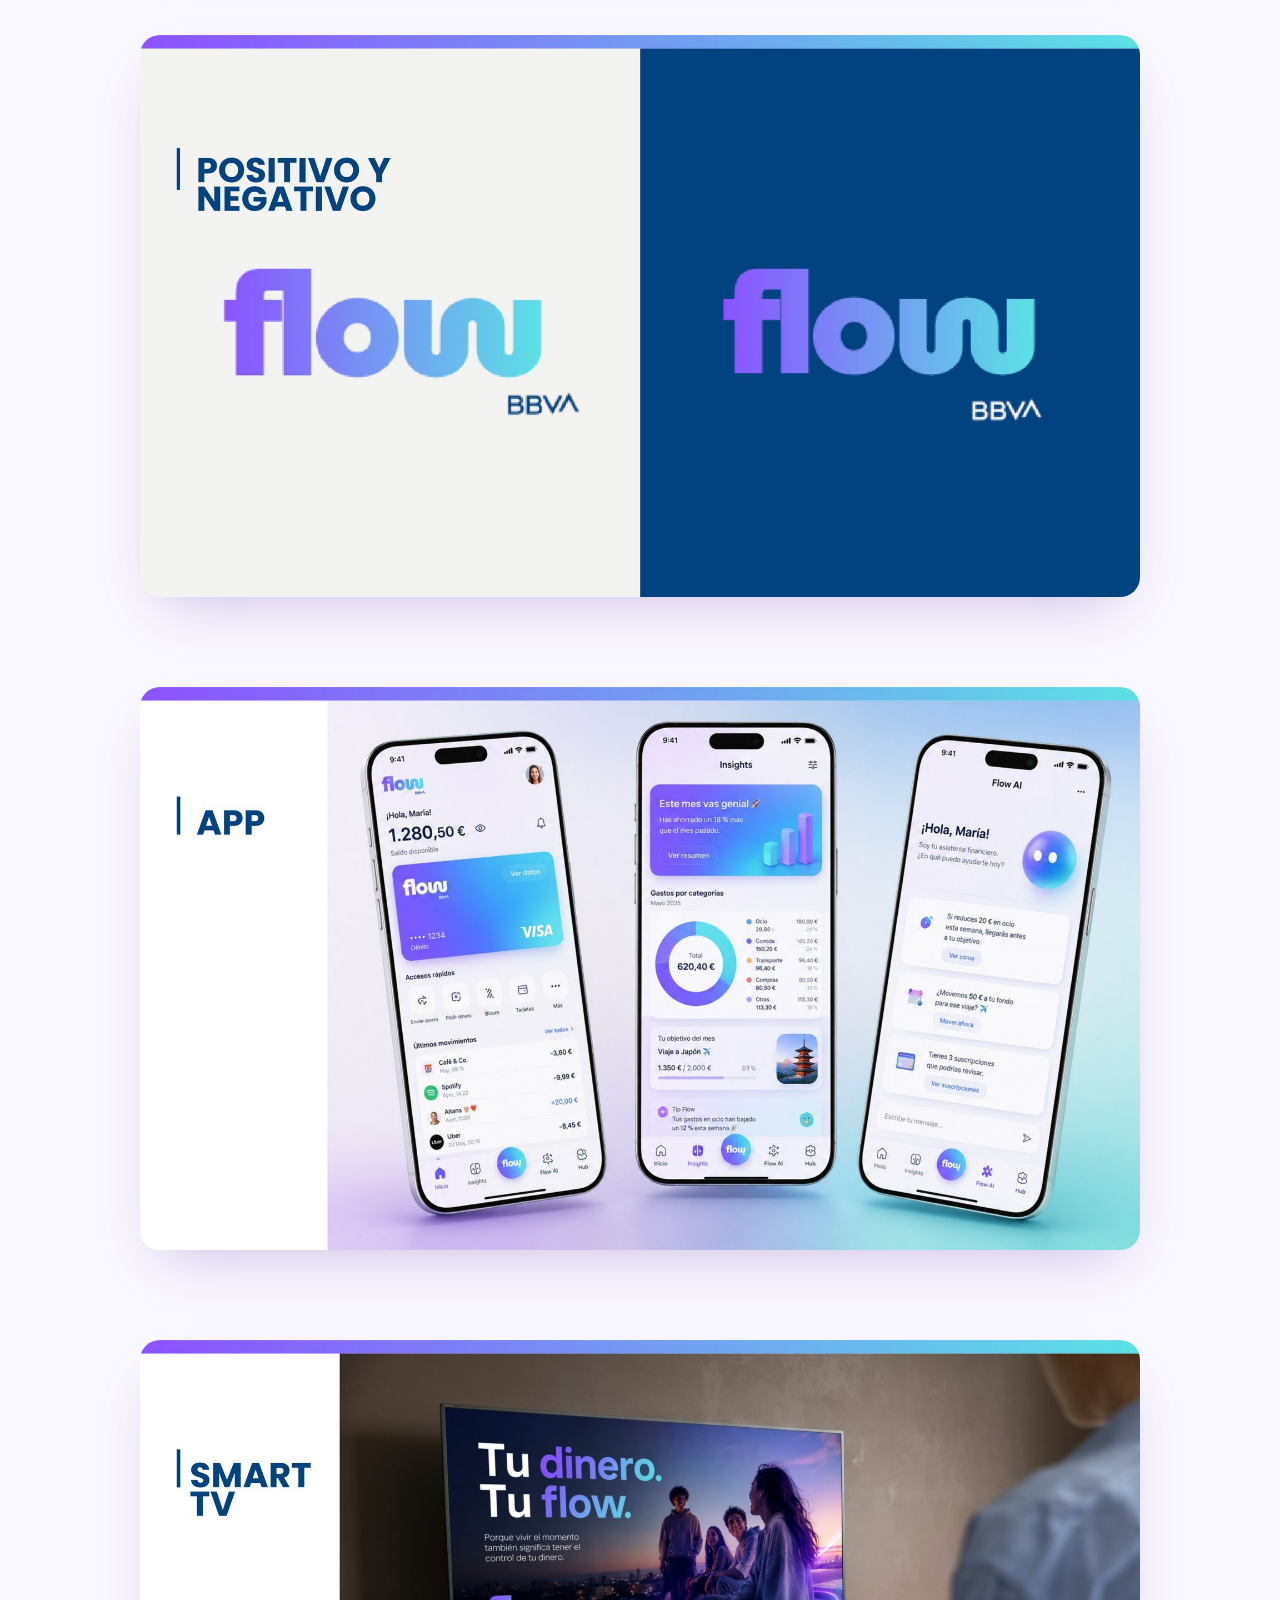
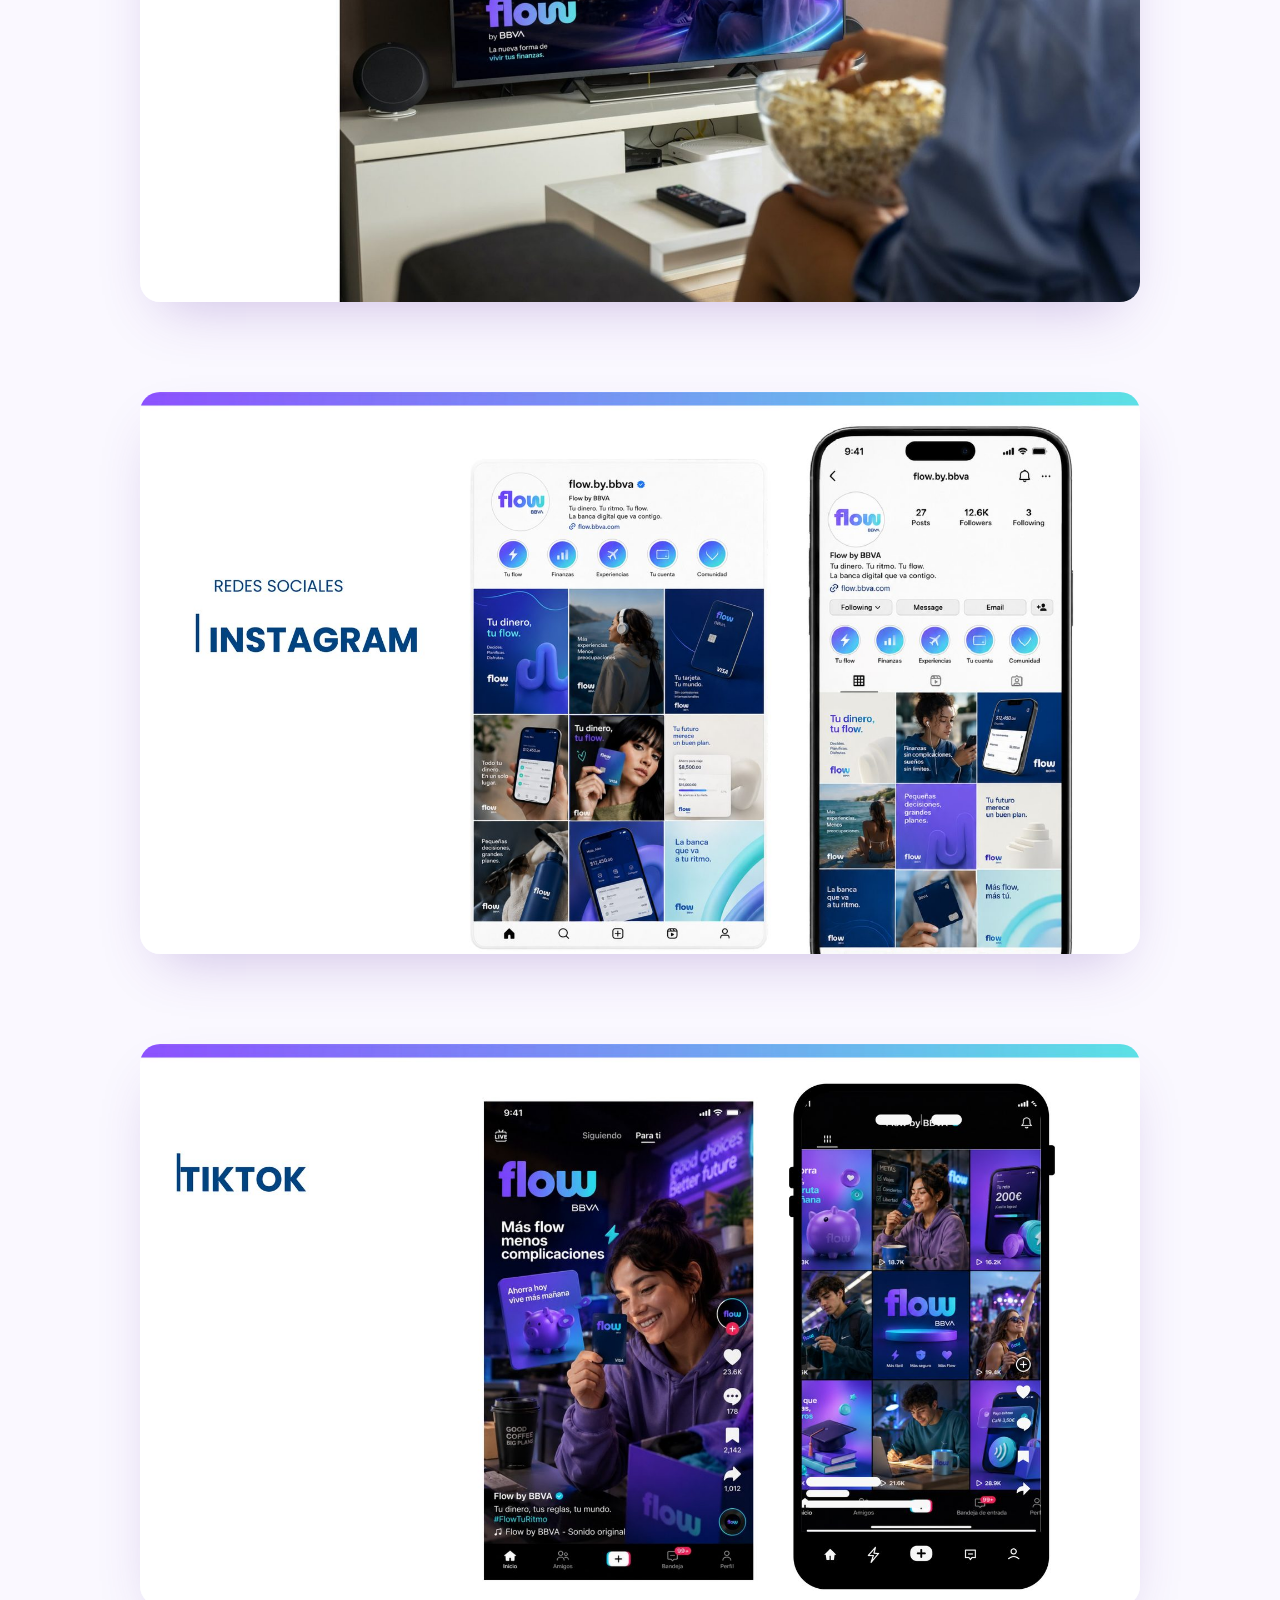
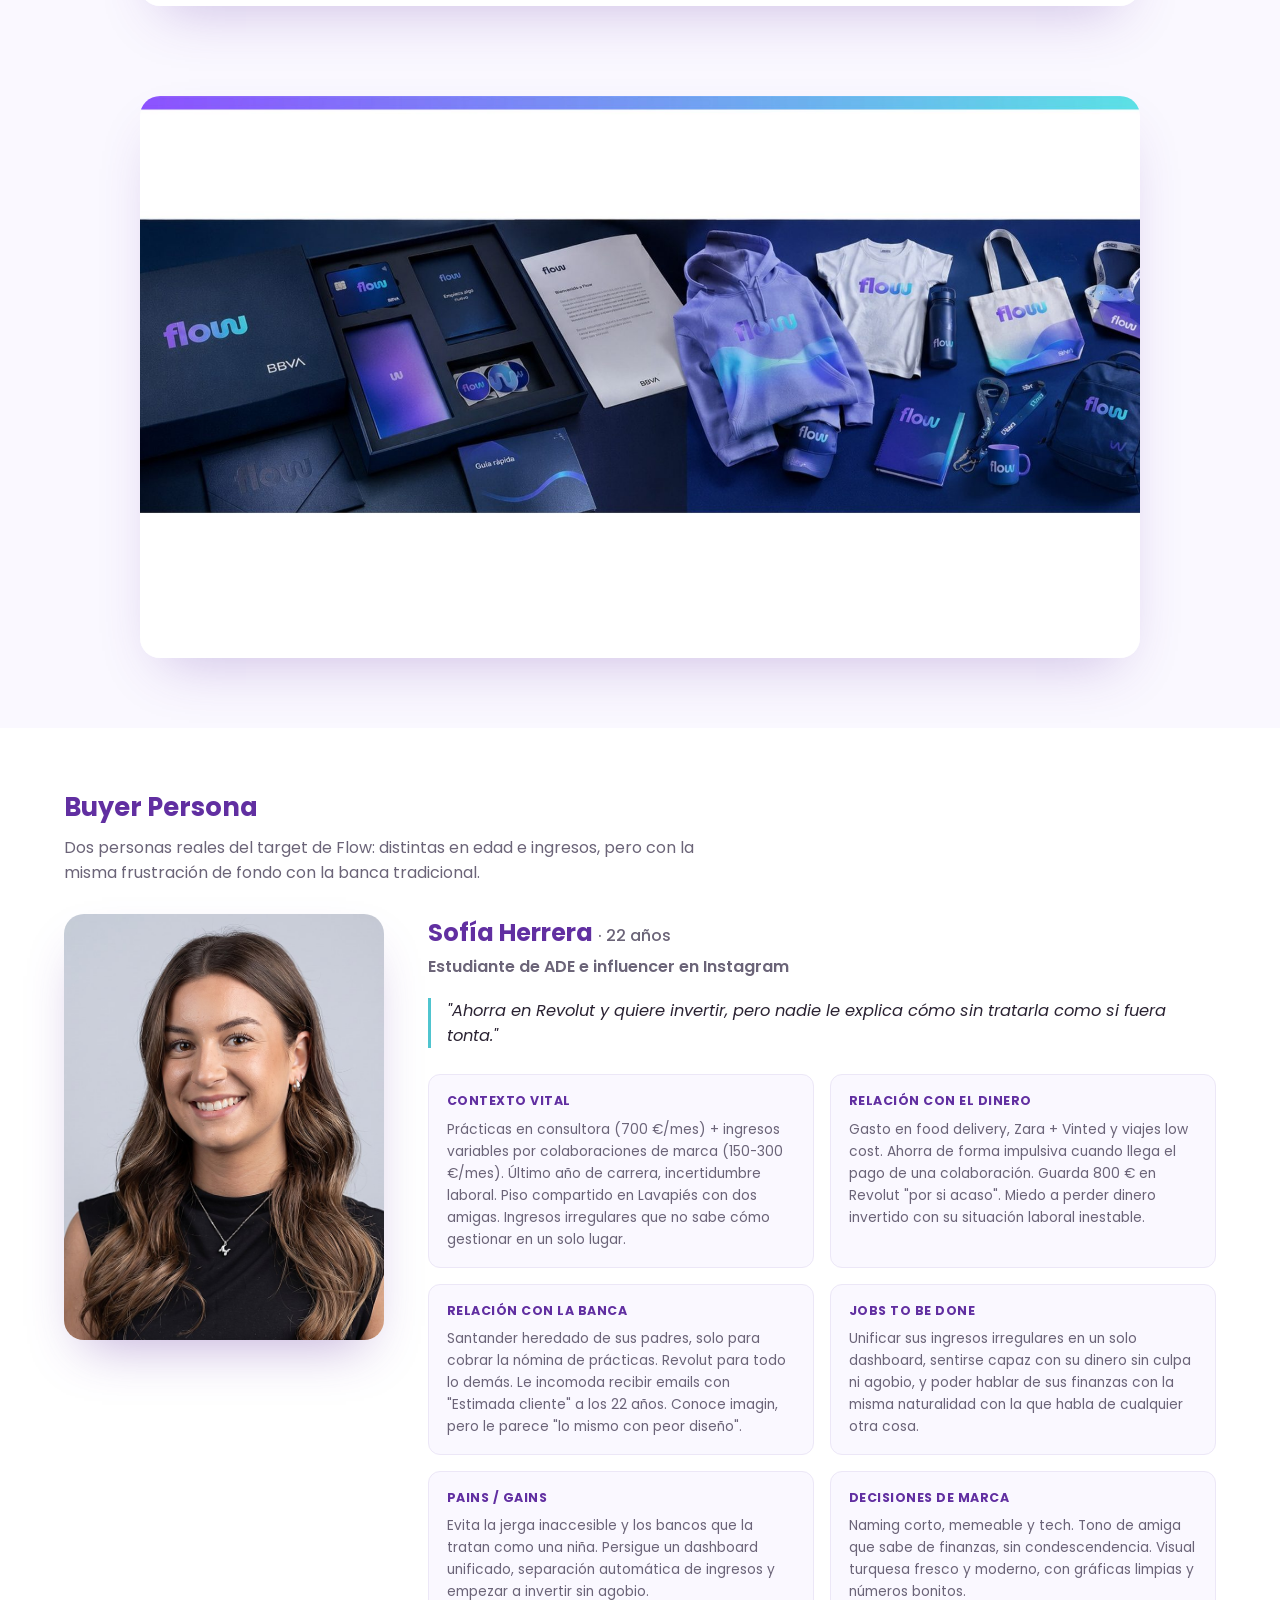
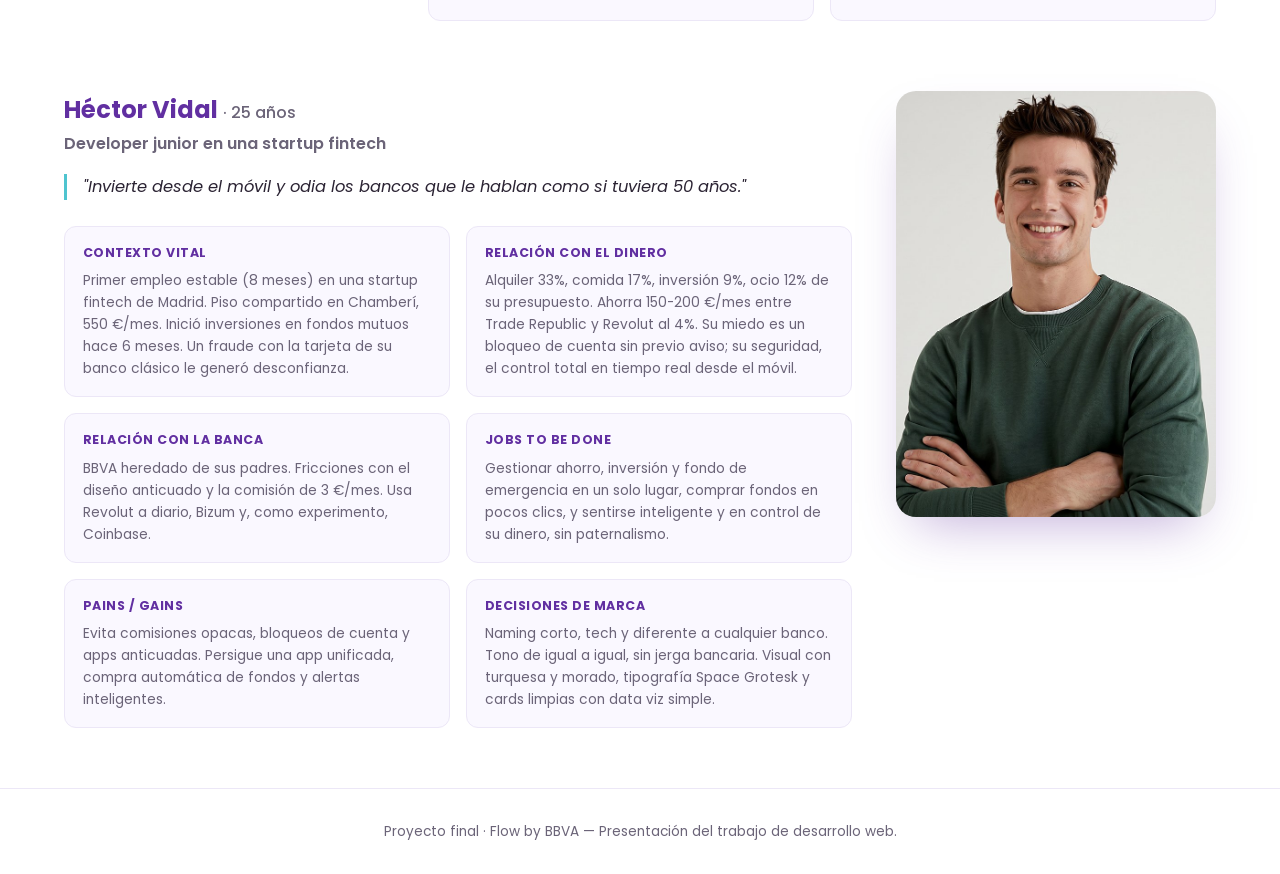
==== commit 645569b1: "Alinea los títulos del brandbook al mismo margen y agranda los cuadros de Tono/Personalidad para igu" ====
--- a/tema1.html
+++ b/tema1.html
@@ -8,7 +8,7 @@
   <link rel="preconnect" href="https://fonts.googleapis.com">
   <link rel="preconnect" href="https://fonts.gstatic.com" crossorigin>
   <link href="https://fonts.googleapis.com/css2?family=Museo+Moderno:wght@600;700&family=Poppins:wght@400;500;600;700;800&family=Source+Sans+3:wght@400;600;700&display=swap" rel="stylesheet">
-  <link rel="stylesheet" href="assets/css/style.css?v=5">
+  <link rel="stylesheet" href="assets/css/style.css?v=6">
 </head>
 <body>
 
@@ -241,6 +241,6 @@
     </div>
   </footer>
 
-  <script src="assets/js/main.js?v=5"></script>
+  <script src="assets/js/main.js?v=6"></script>
 </body>
 </html>
--- a/assets/css/style.css
+++ b/assets/css/style.css
@@ -280,7 +280,7 @@
 /* ---------- Brandbook (secciones scrollables) ---------- */
 .brandbook { padding: 70px 0; background: #faf8ff; }
 .brand-slide {
-  max-width: 900px;
+  max-width: 1000px;
   margin: 0 auto 90px;
   opacity: 0;
   transform: translateY(24px);
@@ -288,15 +288,17 @@
 }
 .brand-slide.in-view { opacity: 1; transform: translateY(0); }
 .brand-slide:last-child { margin-bottom: 0; }
-.brand-slide--image, .brand-slide--split { max-width: 1000px; }
 .brand-slide-img { width: 100%; height: auto; border-radius: var(--radius-lg); box-shadow: 0 24px 55px -22px rgba(97, 47, 161, .3); display: block; }
 .brand-slide-kicker { display: block; font-family: 'Poppins', sans-serif; font-weight: 700; font-size: 1.7rem; color: var(--color-primary); margin-bottom: 18px; }
 .brand-slide-text { color: var(--color-text); font-size: 1.02rem; line-height: 1.75; }
-.brand-slide-grid-2 { display: grid; grid-template-columns: 1fr 1fr; gap: 20px; margin-top: 26px; }
+.brand-slide-grid-2 { display: grid; grid-template-columns: 1fr 1fr; gap: 20px; margin-top: 26px; align-items: stretch; }
 .brand-callout { background: #fff; border: 1px solid var(--color-border); border-radius: var(--radius-md); padding: 20px 24px; }
 .brand-callout h4 { color: var(--color-primary); font-size: 1rem; margin-bottom: 8px; }
 .brand-callout p { color: var(--color-text-muted); font-size: .92rem; margin: 0; }
 .brand-callout ul { margin-top: 12px; padding-left: 18px; list-style: disc; color: var(--color-text-muted); font-size: .88rem; display: flex; flex-direction: column; gap: 4px; }
+.brand-slide-grid-2 .brand-callout { padding: 36px 40px; display: flex; flex-direction: column; justify-content: center; }
+.brand-slide-grid-2 .brand-callout h4 { font-size: 1.3rem; margin-bottom: 16px; }
+.brand-slide-grid-2 .brand-callout p { font-size: 1.12rem; line-height: 1.7; }
 .brand-slide--split { display: grid; grid-template-columns: 1fr 1fr; gap: 44px; align-items: center; }
 
 .color-palette { display: flex; gap: 44px; flex-wrap: wrap; margin-top: 28px; }
